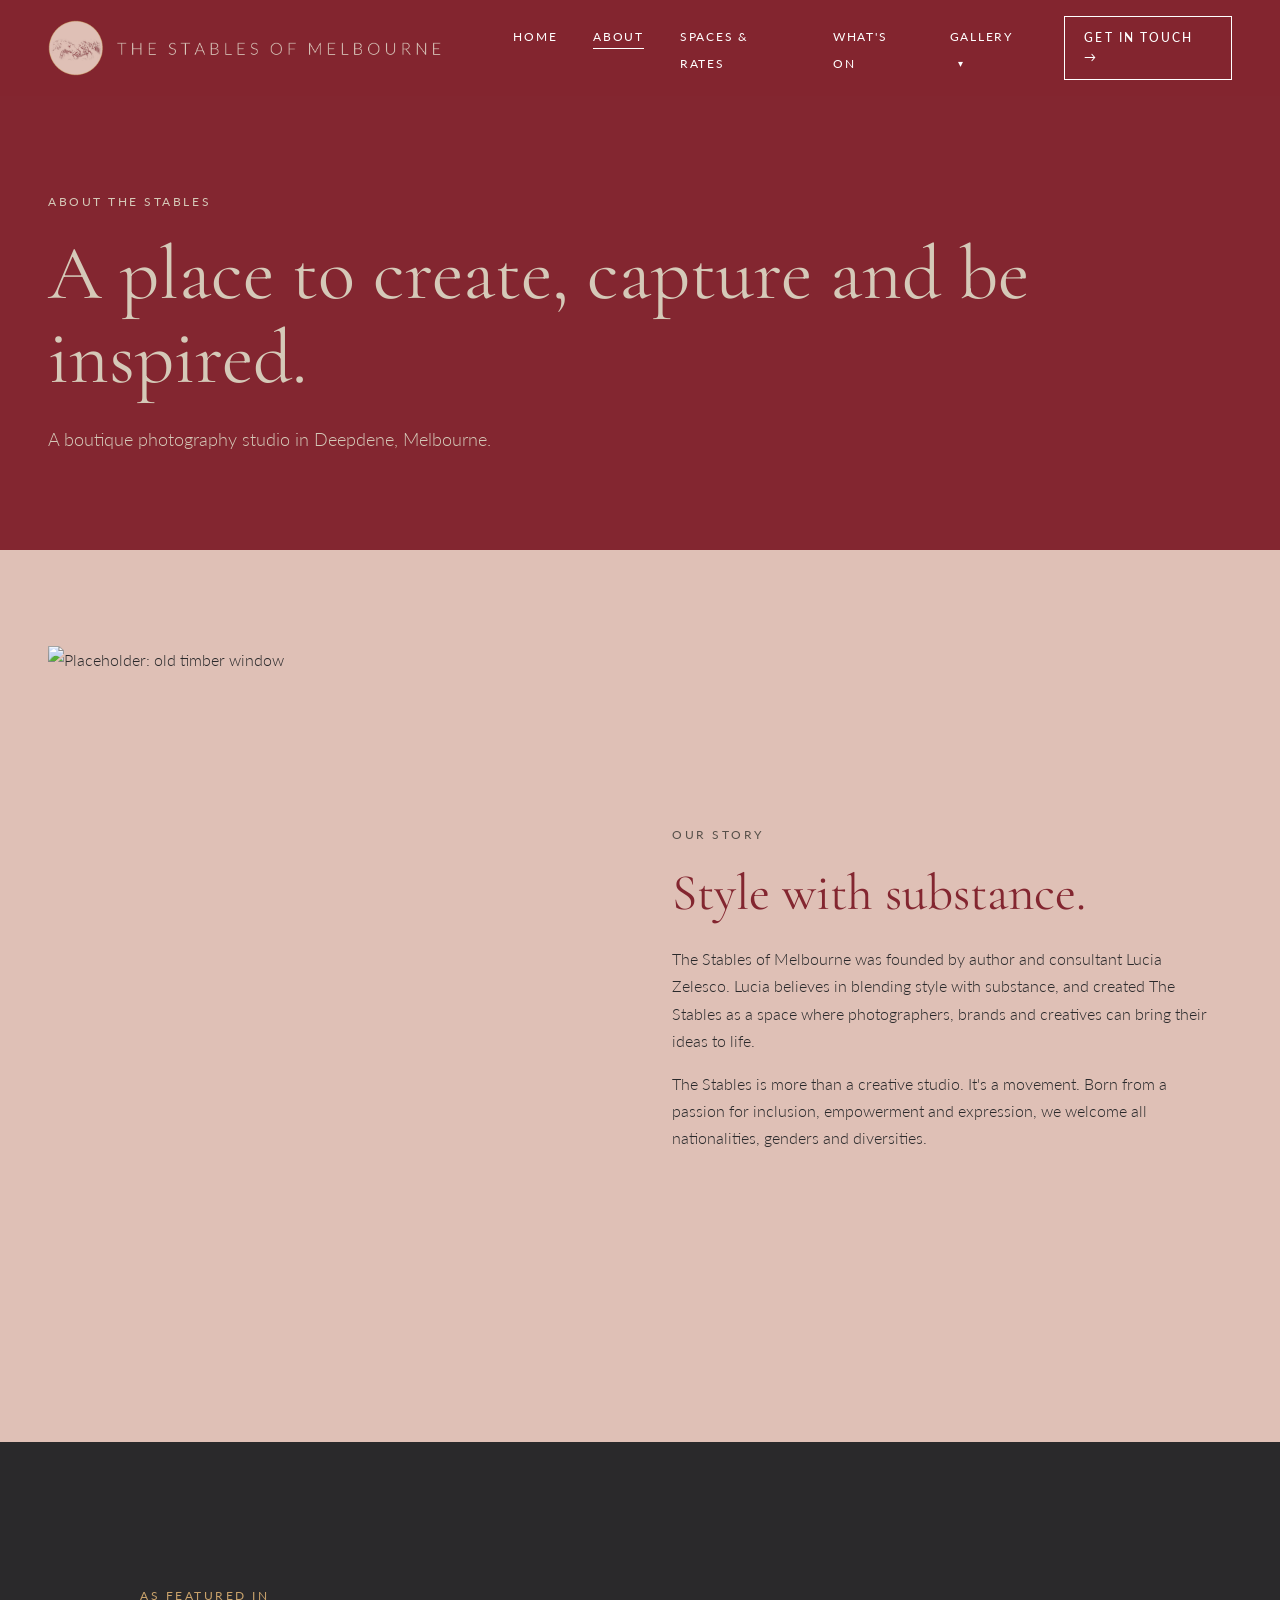
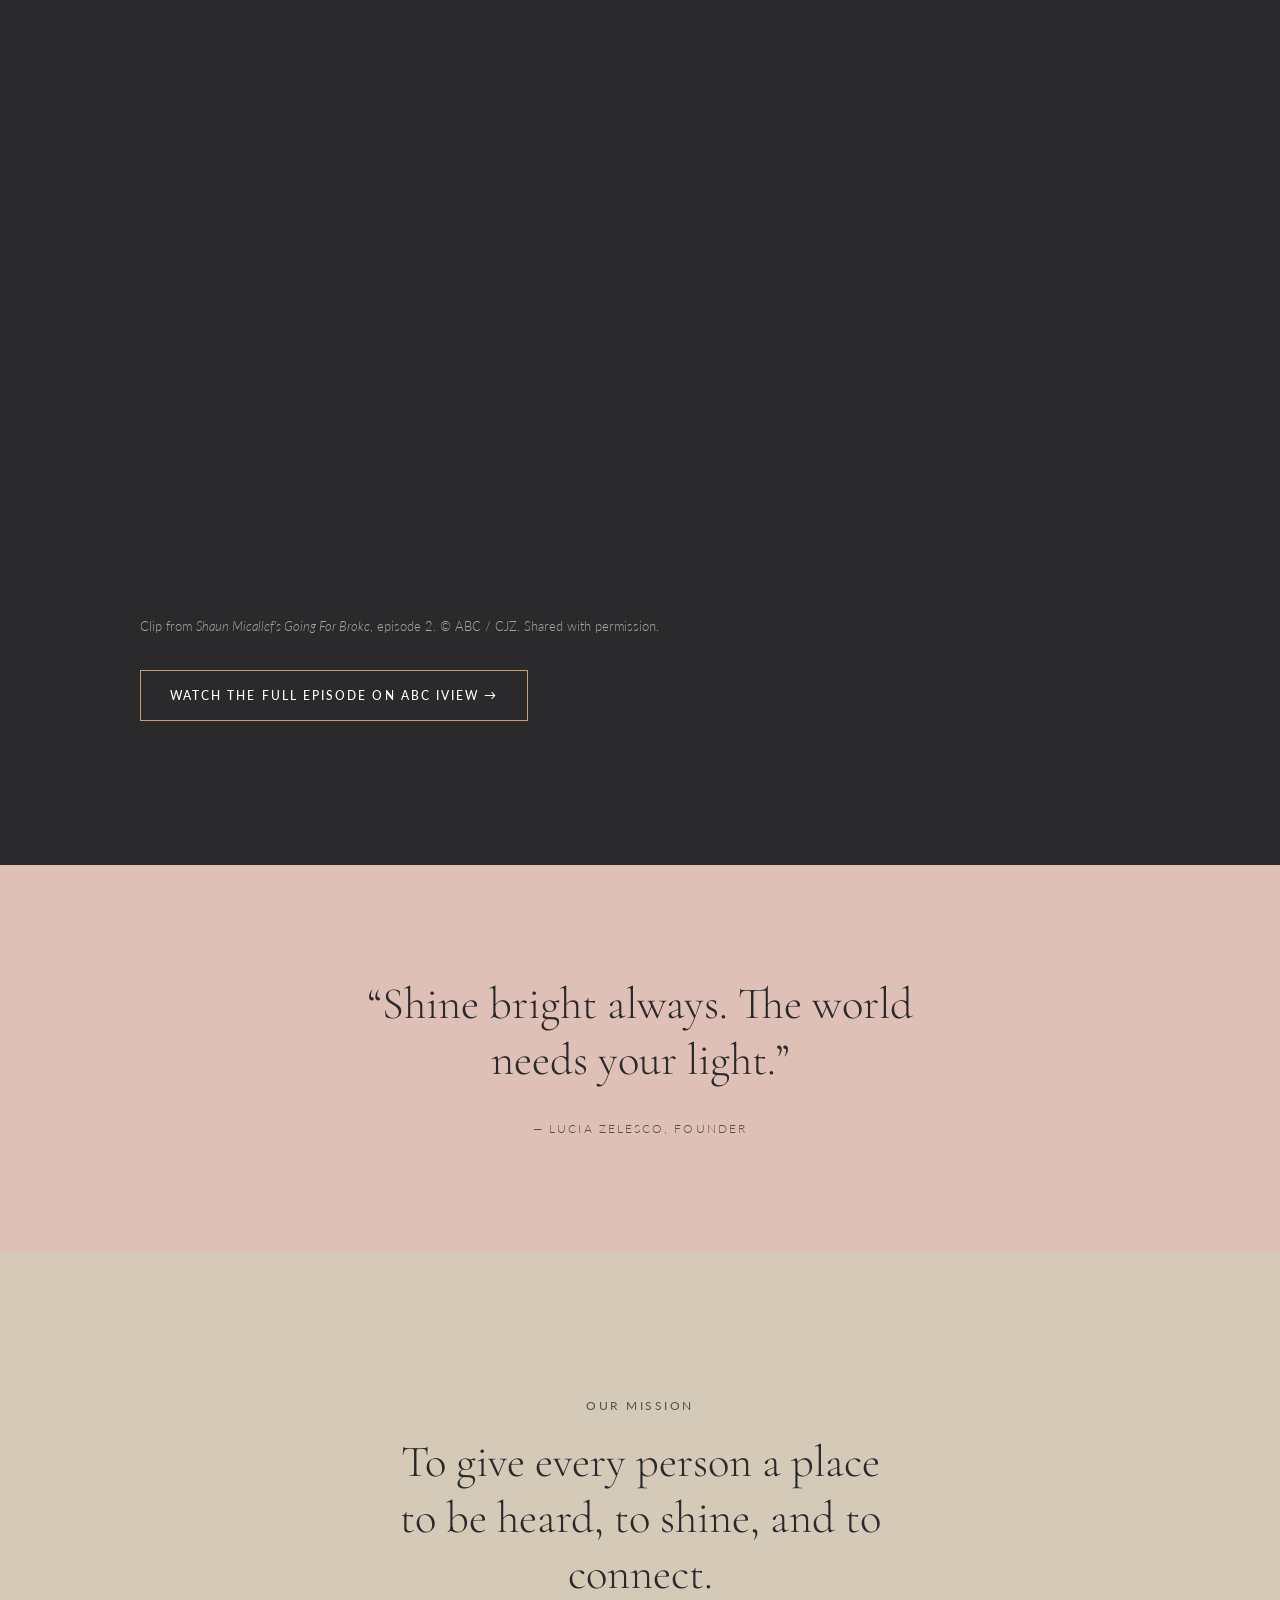
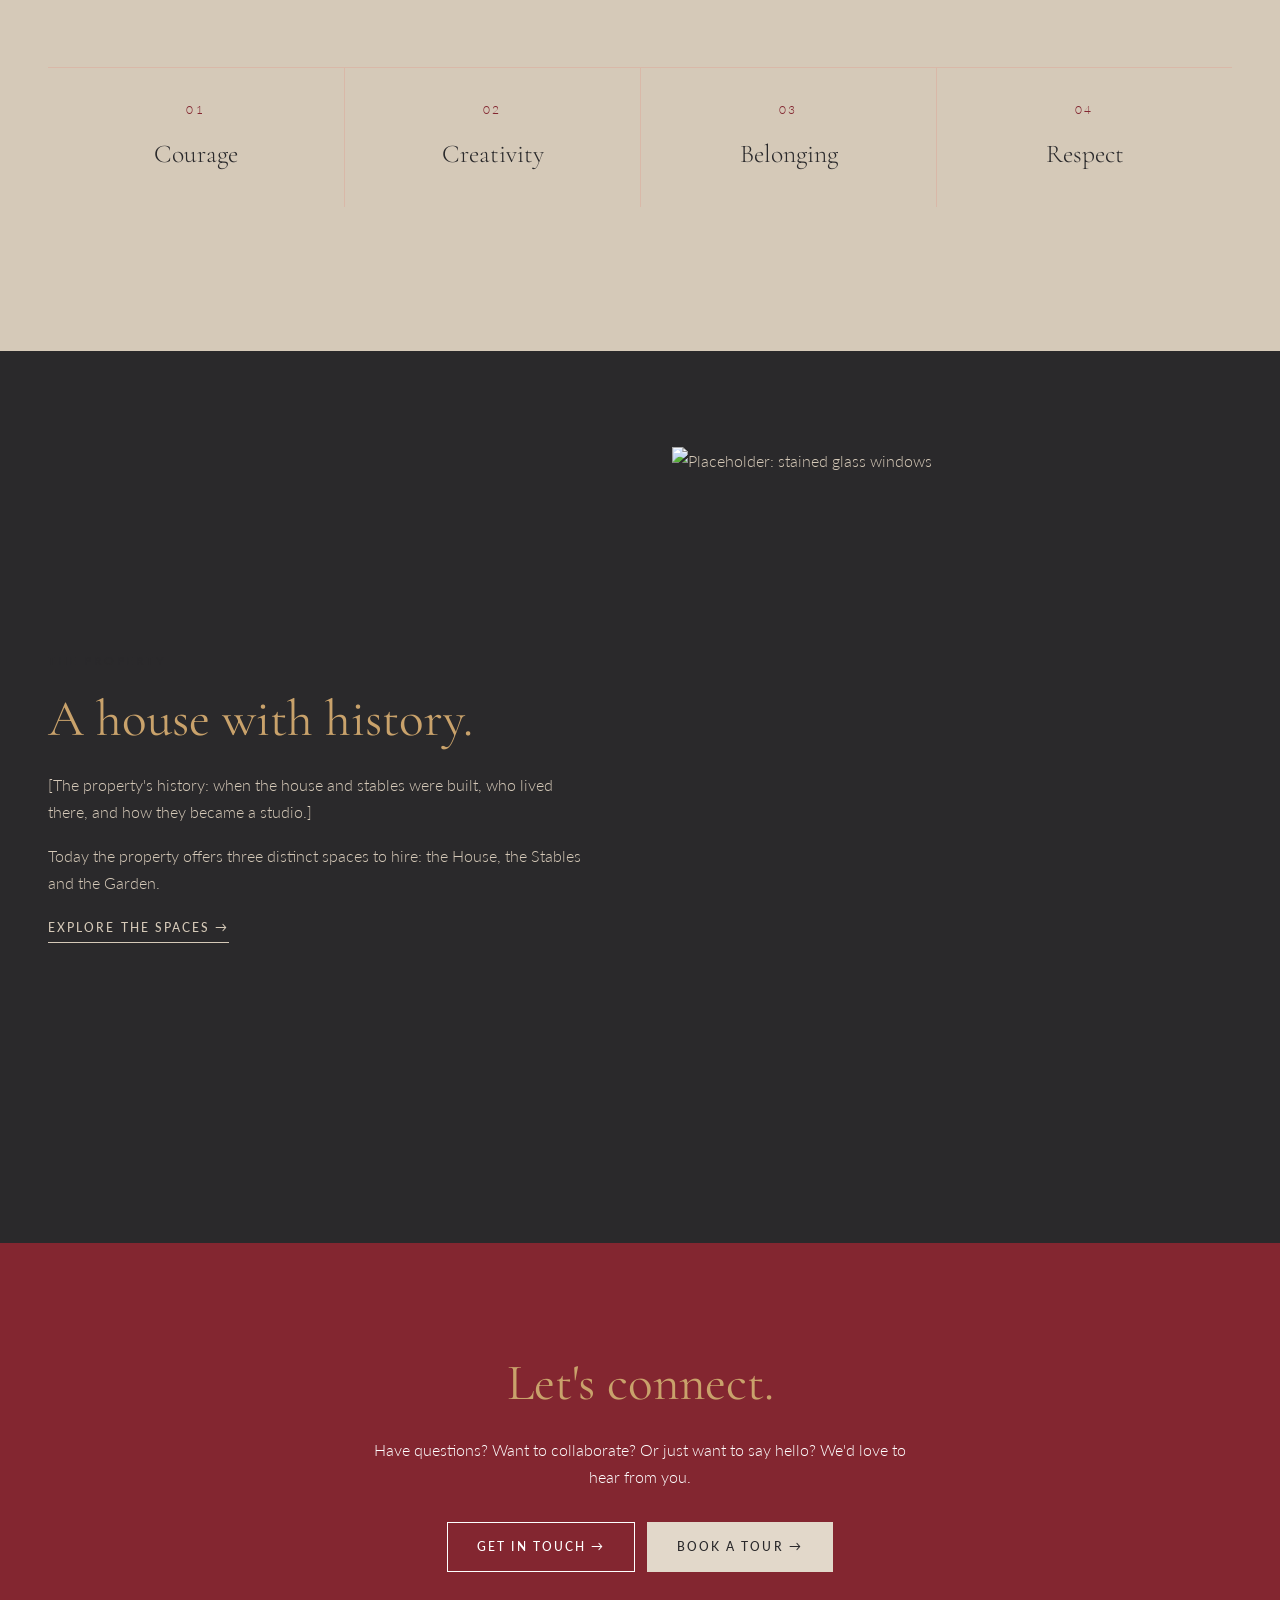
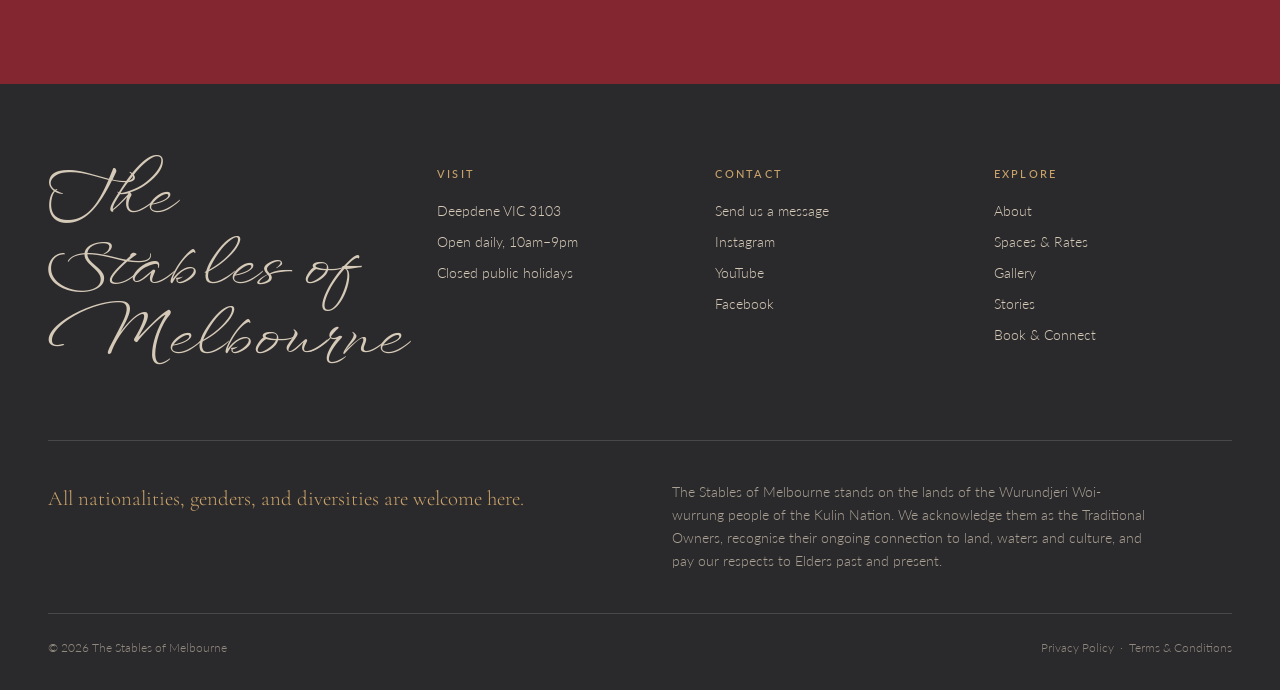
==== about.html @ edeb2f5e "Publish website ZelescoConsulting/The_Stables_of_Melbourne_final@5054127c599b8550f79336211b10ee6839b" ====
<!DOCTYPE html>
<html lang="en-AU">

<head>
  <meta charset="UTF-8">
  <meta name="viewport" content="width=device-width, initial-scale=1.0">
  <title>About | The Stables of Melbourne</title>
  <link rel="icon" href="/favicon.ico" sizes="48x48">
  <link rel="icon" href="/images/icon-192.png" type="image/png" sizes="192x192">
  <link rel="apple-touch-icon" href="/images/apple-touch-icon.png">
  <meta name="description" content="The story of The Stables of Melbourne, a heritage photography studio in Deepdene founded by Lucia Zelesco.">

  <link rel="canonical" href="https://www.thestablesofmelbourne.com/about.html">
  <meta property="og:type" content="website">
  <meta property="og:site_name" content="The Stables of Melbourne">
  <meta property="og:locale" content="en_AU">
  <meta property="og:title" content="About | The Stables of Melbourne">
  <meta property="og:description" content="The story of The Stables of Melbourne, a heritage photography studio in Deepdene founded by Lucia Zelesco.">
  <meta property="og:url" content="https://www.thestablesofmelbourne.com/about.html">
  <meta property="og:image" content="https://www.thestablesofmelbourne.com/images/share.jpg">
  <meta property="og:image:width" content="1200">
  <meta property="og:image:height" content="630">
  <meta name="twitter:card" content="summary_large_image">

  <link rel="preconnect" href="https://fonts.googleapis.com">
  <link rel="preconnect" href="https://fonts.gstatic.com" crossorigin>
  <link href="https://fonts.googleapis.com/css2?family=Cormorant+Garamond:ital,wght@0,400;0,500;1,400&family=Lato:wght@300;400;700&family=WindSong:wght@400;500&display=swap" rel="stylesheet">

  <link rel="stylesheet" href="styles.css">
  <link rel="stylesheet" href="community.css">

  <script>document.documentElement.classList.add("js");
</script>
</head>

<body>

  <header class="site-header">
    <a href="index.html" class="logo">
      <img src="images/logo.png" alt="The Stables of Melbourne" class="logo-image">
    </a>

    <nav class="main-nav">
      <ul>
        <li><a href="index.html">Home</a></li>
        <li><a href="about.html" class="active">About</a></li>
        <li><a href="spaces.html">Spaces &amp; Rates</a></li>
        <li><a href="events.html">What's On</a></li>
        <li class="has-dropdown">
          <a href="gallery.html">Gallery</a>
          <button class="dropdown-toggle" type="button" aria-expanded="false" aria-label="More in Gallery">&#9662;</button>
          <ul class="dropdown">
            <li><a href="gallery.html">Collections</a></li>
            <li><a href="stories.html">Stories</a></li>
          </ul>
        </li>
      </ul>
    </nav>

    <a href="connect.html" class="button button-light header-button">Get in touch &rarr;</a>
  </header>

  <main>

    <section class="page-hero">
      <p class="eyebrow">About The Stables</p>
      <h1>A place to create, capture and be inspired.</h1>
      <p class="page-hero-intro">A boutique photography studio in Deepdene, Melbourne.</p>
    </section>

    <section class="story">
      <div class="story-media reveal">
        <img src="https://images.pexels.com/photos/109963/pexels-photo-109963.jpeg?auto=compress&cs=tinysrgb&w=1000" alt="Placeholder: old timber window">
      </div>

      <div class="story-text reveal" style="--delay: 0.15s">
        <p class="eyebrow eyebrow-dark">Our story</p>
        <h2>Style with substance.</h2>
        <p>
          The Stables of Melbourne was founded by author and consultant Lucia Zelesco.
          Lucia believes in blending style with substance, and created The Stables as a
          space where photographers, brands and creatives can bring their ideas to life.
        </p>
        <p>
          The Stables is more than a creative studio. It's a movement. Born from a
          passion for inclusion, empowerment and expression, we welcome all
          nationalities, genders and diversities.
        </p>
      </div>
    </section>

    <section class="studio-video" id="in-the-media">
      <p class="eyebrow eyebrow-dark reveal">As featured in</p>

      <div class="video-frame reveal">
        <iframe
          src="https://drive.google.com/file/d/1oc6a9C3x65oE_Avf0P-_huoMqsJk-aY4/preview"
          title="Going for broke Featuring The Stables of Melbourne"
          loading="lazy"
          allow="accelerometer; autoplay; clipboard-write; encrypted-media; gyroscope; picture-in-picture; web-share"
          referrerpolicy="strict-origin-when-cross-origin"
          allowfullscreen></iframe>
      </div>
      <p class="video-credit reveal"> Clip from <em>Shaun Micallef's Going For Broke</em>, episode 2. &copy; ABC / CJZ. Shared with permission.
      </p>

<a href="https://iview.abc.net.au/video/DO2550H002S00?utm_content=link&utm_medium=content_shared"
   class="button button-dark"
   target="_blank" rel="noopener">
  Watch the full episode on ABC iview &rarr;
</a>
    </section>

    <section class="founder-quote">
      <blockquote class="reveal">
        <p>&ldquo;Shine bright always. The world needs your light.&rdquo;</p>
        <cite>&mdash; Lucia Zelesco, Founder</cite>
      </blockquote>
    </section>

    <section class="mission">
      <p class="eyebrow eyebrow-dark reveal">Our mission</p>
      <p class="mission-statement reveal">
        To give every person a place to be heard, to shine, and to connect.
      </p>

      <ul class="values">
        <li class="reveal"><span class="value-number">01</span><span class="value-name">Courage</span></li>
        <li class="reveal" style="--delay: 0.1s"><span class="value-number">02</span><span class="value-name">Creativity</span></li>
        <li class="reveal" style="--delay: 0.2s"><span class="value-number">03</span><span class="value-name">Belonging</span></li>
        <li class="reveal" style="--delay: 0.3s"><span class="value-number">04</span><span class="value-name">Respect</span></li>
      </ul>
    </section>

    <section class="story story-reverse story-dark">
      <div class="story-media reveal">
        <img src="https://images.pexels.com/photos/16550795/pexels-photo-16550795.jpeg?auto=compress&cs=tinysrgb&w=1000" alt="Placeholder: stained glass windows">
      </div>

      <div class="story-text reveal" style="--delay: 0.15s">
        <p class="eyebrow eyebrow-dark">The property</p>
        <h2>A house with history.</h2>
        <p>
          [The property's history: when the house and stables were built, who lived
          there, and how they became a studio.]
        </p>
        <p>
          Today the property offers three distinct spaces to hire: the House, the
          Stables and the Garden.
        </p>
        <a href="spaces.html" class="text-link">Explore the spaces &rarr;</a>
      </div>
    </section>

    <section class="page-cta">
      <h2 class="reveal">Let's connect.</h2>
      <p class="reveal">Have questions? Want to collaborate? Or just want to say hello? We'd love to hear from you.</p>
      <a href="connect.html#enquire" class="button button-light reveal">Get in touch &rarr;</a>
      &nbsp;
      <a href="connect.html#tour" class="button button-cream reveal">Book a tour &rarr;</a>
    </section>

  </main>

  <footer class="site-footer">
    <div class="footer-top">
      <p class="footer-name">The Stables of Melbourne</p>

      <div class="footer-column">
        <h4>Visit</h4>
        <p>Deepdene VIC 3103</p>
        <p>Open daily, 10am&ndash;9pm</p>
        <p>Closed public holidays</p>
      </div>

      <div class="footer-column">
        <h4>Contact</h4>

        <p><a href="connect.html#enquire">Send us a message</a></p>
        <p><a href="https://www.instagram.com/the_stables_of_melbourne/" target="_blank" rel="noopener">Instagram</a></p>
        <p><a href="https://www.youtube.com/@YOUR_CHANNEL" target="_blank" rel="noopener">YouTube</a></p>
        <p><a href="https://www.facebook.com/YOUR_PAGE" target="_blank" rel="noopener">Facebook</a></p>
      </div>

      <div class="footer-column">
        <h4>Explore</h4>
        <ul>
          <li><a href="about.html">About</a></li>
          <li><a href="spaces.html">Spaces &amp; Rates</a></li>
          <li><a href="gallery.html">Gallery</a></li>
          <li><a href="stories.html">Stories</a></li>
          <li><a href="connect.html">Book &amp; Connect</a></li>
        </ul>
      </div>
    </div>

    <div class="footer-welcome">
      <p class="footer-welcome-line">All nationalities, genders, and diversities are welcome here.</p>
      <p class="footer-acknowledgement">
        The Stables of Melbourne stands on the lands of the Wurundjeri Woi-wurrung people
        of the Kulin Nation. We acknowledge them as the Traditional Owners, recognise their
        ongoing connection to land, waters and culture, and pay our respects to Elders past
        and present.
      </p>
    </div>

    <div class="footer-bottom">
      <p>&copy; 2026 The Stables of Melbourne</p>
      <p><a href="privacy.html">Privacy Policy</a> &nbsp;&middot;&nbsp; <a href="terms.html">Terms &amp; Conditions</a></p>
    </div>
  </footer>

  <script src="script.js">
</script>
  <script src="community.js">
</script>

</body>
</html>
---- styles.css ----
:root {
  --color-cream: #e2d8ca;
  --color-cream-dark: #d5c9b8;
  --color-ink: #2a292b;
  --color-crimson: #832630;
  --color-gold: #c9a26b;
  --color-muted: #57504a;
  --color-clay: #d97e7a;
  --color-blush: #dfc0b6;
  --color-white: #ffffff;
  --color-line: #d9b8a8;
  --color-rust: var(--color-crimson);

  --font-heading: "Cormorant Garamond", Georgia, serif;
  --font-body: "Lato", Arial, sans-serif;
  --font-script: "WindSong", cursive;

  --gutter: 3rem;
  --section-space: 9rem;
  --gap-height: 45vh;
  --content-width: 1240px;
}

* {
  box-sizing: border-box;
  margin: 0;
  padding: 0;
}

html {
  scroll-behavior: smooth;
  scroll-padding-top: 6rem;
}

body {
  background-color: var(--color-blush);
  color: var(--color-ink);
  font-family: var(--font-body);
  font-weight: 300;
  line-height: 1.7;
}

img,
video {
  display: block;
  max-width: 100%;
}

a {
  color: inherit;
  text-decoration: none;
}

main > section,
.site-footer {
  position: relative;
}

.container {
  max-width: var(--content-width);
  margin: 0 auto;
}

h1, h2, h3 {
  font-family: var(--font-heading);
  font-weight: 400;
  line-height: 1.1;
}

h1 {
  font-size: clamp(2.8rem, 6vw, 5rem);
}

h2 {
  font-size: clamp(2rem, 4vw, 3.2rem);
  margin-bottom: 1.5rem;
}

h3 {
  font-size: 1.6rem;
}

p {
  max-width: 60ch;
  margin-bottom: 1rem;
}

.eyebrow {
  font-family: var(--font-body);
  font-size: 0.72rem;
  font-weight: 400;
  text-transform: uppercase;
  letter-spacing: 0.22em;
  margin-bottom: 1.25rem;
}

.eyebrow-dark {
  color: var(--color-muted);
}

.section-head {
  display: flex;
  justify-content: space-between;
  align-items: flex-end;
  gap: 2rem;
  margin-bottom: 3rem;
}

.section-head h2 {
  margin-bottom: 0;
}

.visually-hidden {
  position: absolute;
  width: 1px;
  height: 1px;
  overflow: hidden;
  clip: rect(0 0 0 0);
  white-space: nowrap;
}

.button {
  display: inline-block;
  padding: 0.9rem 1.8rem;
  border: 1px solid currentColor;
  font-family: var(--font-body);
  font-size: 0.72rem;
  font-weight: 500;
  text-transform: uppercase;
  letter-spacing: 0.18em;
  cursor: pointer;
  background: none;
  color: inherit;
  transition: background-color 0.3s ease, color 0.3s ease, border-color 0.3s ease;
}

.button-light {
  color: var(--color-white);
}

.button-light:hover {
  background-color: var(--color-white);
  color: var(--color-ink);
}

.button-dark {
  background-color: var(--color-ink);
  border-color: var(--color-ink);
  color: var(--color-white);
}

.button-dark:hover {
  background-color: var(--color-crimson);
  border-color: var(--color-crimson);
}

.button-cream {
  background-color: var(--color-cream);
  border-color: var(--color-cream);
  color: var(--color-ink);
}

.button-cream:hover {
  background-color: var(--color-gold);
  border-color: var(--color-gold);
}

.button-dark-outline {
  color: var(--color-ink);
}

.button-dark-outline:hover {
  background-color: var(--color-ink);
  color: var(--color-white);
}

.text-link {
  display: inline-block;
  font-size: 0.72rem;
  font-weight: 500;
  text-transform: uppercase;
  letter-spacing: 0.18em;
  padding-bottom: 0.3rem;
  border-bottom: 1px solid currentColor;
  white-space: nowrap;
  transition: color 0.3s ease;
}

.text-link:hover {
  color: var(--color-crimson);
}

.arrow-circle {
  flex-shrink: 0;
  display: grid;
  place-items: center;
  width: 3.25rem;
  height: 3.25rem;
  border: 1px solid currentColor;
  border-radius: 50%;
  font-size: 1.1rem;
  transition: background-color 0.3s ease, color 0.3s ease, opacity 0.4s ease, transform 0.4s ease;
}

.site-header {
  position: fixed;
  top: 0;
  left: 0;
  right: 0;
  z-index: 10;

  display: flex;
  justify-content: space-between;
  align-items: center;
  gap: 2rem;
  padding: 1rem var(--gutter);

  color: var(--color-white);
  background-color: rgba(42, 41, 43, 0.92);
  backdrop-filter: blur(10px);
  transition: opacity 0.5s ease, transform 0.5s ease, visibility 0.5s;
}

.logo {
  display: flex;
  align-items: center;
}

.logo-image {
  height: 56px;
  width: auto;
}

.main-nav ul {
  display: flex;
  gap: 2.25rem;
  list-style: none;
}

.main-nav a {
  font-size: 0.72rem;
  font-weight: 400;
  text-transform: uppercase;
  letter-spacing: 0.15em;
  padding-bottom: 0.4rem;
  border-bottom: 1px solid transparent;
  transition: border-color 0.3s ease;
}

.main-nav a:hover,
.main-nav a.active {
  border-bottom-color: var(--color-white);
}

.header-button {
  padding: 0.7rem 1.2rem;
}

.hero {
  position: sticky;
  top: 0;
  height: 100vh;
  display: flex;
  align-items: center;
  justify-content: center;
  text-align: center;
  background-color: var(--color-ink);
  color: var(--color-white);
  overflow: hidden;
}

.hero-image {
  position: absolute;
  inset: 0;
  width: 100%;
  height: 100%;
  object-fit: cover;
}

.hero::after {
  content: "";
  position: absolute;
  inset: 0;
  background-color: var(--color-ink);
  opacity: calc(0.45 + var(--fade, 0) * 0.55);
}

.hero-title {
  position: relative;
  z-index: 1;
  padding: 0 var(--gutter);
  opacity: calc(1 - var(--fade, 0) * 1.4);
  transform: translateY(calc(var(--fade, 0) * -80px));
}

.hero-title h1 {
  animation: fade-up 1.6s ease-out both;
  font-family: var(--font-script);
  font-weight: 400;
  font-size: clamp(4.5rem, 13vw, 11rem);
  line-height: 1.15;
  text-transform: none;
  color: var(--color-white);
}

.hero-title h1::after {
  content: "";
  display: block;
  width: 6rem;
  height: 1px;
  margin: 1.5rem auto 0;
  background-color: var(--color-gold);
}

@keyframes fade-up {
  from {
    opacity: 0;
    transform: translateY(30px);
  }
  to {
    opacity: 1;
    transform: translateY(0);
  }
}

.scroll-cue {
  position: absolute;
  bottom: 2.5rem;
  left: 50%;
  z-index: 1;
  width: 1px;
  height: 4rem;
  background-color: rgba(255, 255, 255, 0.3);
  overflow: hidden;
  opacity: calc(1 - var(--fade, 0) * 3);
}

.scroll-cue span {
  display: block;
  width: 100%;
  height: 40%;
  background-color: var(--color-white);
  animation: scroll-line 2s ease-in-out infinite;
}

@keyframes scroll-line {
  from { transform: translateY(-100%); }
  to   { transform: translateY(250%); }
}

.intro {
  display: grid;
  grid-template-columns: 1fr 1.4fr;
  gap: 5rem;
  align-items: center;
  min-height: 100vh;
  padding: var(--section-space) var(--gutter);
  background-color: var(--color-ink);
  color: var(--color-cream);
}

.intro-text h2 {
  color: var(--color-gold);
}

.intro-text .eyebrow {
  color: rgba(244, 240, 233, 0.6);
}

.intro-text p {
  margin-bottom: 2rem;
}

.intro-text .text-link:hover {
  color: var(--color-gold);
}

.collage-photos {
  display: grid;
  grid-template-columns: 3fr 2fr;
  gap: 1.25rem;
}

.collage-column {
  display: flex;
  flex-direction: column;
  gap: 1.25rem;
}

.collage-column:last-child {
  margin-top: 5rem;
}

.collage-photos img {
  width: 100%;
  object-fit: cover;
}

.collage-tall {
  aspect-ratio: 3 / 4;
}

.collage-wide {
  aspect-ratio: 4 / 3;
}

.home-spaces {
  padding: var(--section-space) var(--gutter);
  background-color: var(--color-cream);
}

.space-panels {
  display: flex;
  gap: 1.25rem;
  height: 75vh;
  min-height: 520px;
}

.space-panel {
  position: relative;
  flex: 1;
  overflow: hidden;
  color: var(--color-white);
  transition: flex 0.7s cubic-bezier(0.25, 1, 0.5, 1);
}

.space-panel:hover,
.space-panel:focus-visible {
  flex: 1.7;
}

.space-panel img {
  width: 100%;
  height: 100%;
  object-fit: cover;
  transition: transform 1s ease;
}

.space-panel:hover img {
  transform: scale(1.05);
}

.space-panel::after {
  content: "";
  position: absolute;
  inset: 0;
  background: linear-gradient(to top, rgba(0, 0, 0, 0.7) 0%, rgba(0, 0, 0, 0) 55%);
}

.space-panel-number {
  position: absolute;
  top: 1.5rem;
  left: 1.75rem;
  z-index: 1;
  font-size: 0.75rem;
  letter-spacing: 0.2em;
}

.space-panel-text {
  position: absolute;
  left: 1.75rem;
  right: 1.75rem;
  bottom: 1.75rem;
  z-index: 1;
  display: flex;
  justify-content: space-between;
  align-items: flex-end;
  gap: 1rem;
}

.space-panel-text h3 {
  font-size: clamp(1.8rem, 3vw, 2.6rem);
  white-space: nowrap;
}

.space-panel-text .eyebrow {
  margin-bottom: 0.75rem;
  white-space: nowrap;
}

.space-panel .arrow-circle {
  opacity: 0;
  transform: translateX(-10px);
}

.space-panel:hover .arrow-circle,
.space-panel:focus-visible .arrow-circle {
  opacity: 1;
  transform: translateX(0);
}

.space-panel:hover .arrow-circle {
  background-color: var(--color-white);
  color: var(--color-ink);
}

.next-event {
  padding: var(--section-space) var(--gutter);
  background-color: var(--color-blush);
}

.featured-event {
  display: none;
  grid-template-columns: 1.3fr 1fr;
  gap: 4rem;
  align-items: center;
}

.featured-event.is-current {
  display: grid;
  animation: event-in 0.6s ease both;
}

@keyframes event-in {
  from { opacity: 0; }
  to   { opacity: 1; }
}

.featured-event img {
  width: 100%;
  aspect-ratio: 4 / 3;
  object-fit: cover;
}

.featured-date {
  display: block;
  margin-bottom: 1rem;
  font-size: 0.8rem;
  font-weight: 500;
  text-transform: uppercase;
  letter-spacing: 0.18em;
  color: var(--color-crimson);
}

.featured-event h3 {
  font-size: clamp(2rem, 3.5vw, 3rem);
  margin-bottom: 1rem;
}

.featured-event p {
  color: var(--color-muted);
}

.featured-actions {
  display: flex;
  flex-wrap: wrap;
  align-items: center;
  gap: 1rem 1.5rem;
  margin-top: 2rem;
}

.event-switcher {
  display: flex;
  align-items: center;
  gap: 1rem;
  font-size: 0.8rem;
  letter-spacing: 0.15em;
}

.event-switch {
  width: 2.75rem;
  height: 2.75rem;
  border: 1px solid var(--color-ink);
  border-radius: 50%;
  background: none;
  color: var(--color-ink);
  font-size: 1rem;
  cursor: pointer;
  transition: background-color 0.3s ease, color 0.3s ease;
}

.event-switch:hover {
  background-color: var(--color-ink);
  color: var(--color-cream);
}

.no-events {
  display: none;
}

.next-event.is-empty .no-events {
  display: block;
}

.next-event.is-empty .event-switcher {
  display: none;
}

.closing {
  overflow: hidden;
  background-color: var(--color-ink);
  color: var(--color-cream);
}

.closing-bg {
  position: absolute;
  inset: 0;
  width: 100%;
  height: 100%;
  object-fit: cover;
  opacity: 0.45;

  -webkit-mask-image: linear-gradient(to bottom, transparent 0%, black 35%);
  mask-image: linear-gradient(to bottom, transparent 0%, black 35%);
}

.closing-inner {
  position: relative;
  display: flex;
  flex-direction: column;
  min-height: 100vh;
  padding: var(--section-space) var(--gutter) 4rem;
}

.closing-statement {
  flex: 1;
  display: flex;
  flex-direction: column;
  justify-content: center;
  align-items: center;
  text-align: center;
  padding-bottom: 4rem;
}

.closing-statement h2 {
  max-width: 18ch;
  font-size: clamp(2.4rem, 5vw, 4.2rem);
  margin-bottom: 2.5rem;
}

.signup {
  display: grid;
  grid-template-columns: 1fr 1fr;
  gap: 1rem 4rem;
  align-items: end;
  padding-top: 2.5rem;
  border-top: 1px solid rgba(244, 240, 233, 0.25);
}

.signup h3 {
  margin-bottom: 0.5rem;
}

.signup-text p {
  margin: 0;
  font-size: 0.95rem;
  opacity: 0.8;
}

.signup-form {
  display: flex;
  align-items: flex-end;
  border-bottom: 1px solid var(--color-cream);
}

.signup-field {
  flex: 1;
}

.signup-field .eyebrow {
  display: block;
  margin-bottom: 0.5rem;
  opacity: 0.7;
}

.signup-form input {
  width: 100%;
  padding: 0.6rem 0;
  border: none;
  background-color: transparent;
  font-family: var(--font-body);
  font-size: 1rem;
  color: var(--color-cream);
}

.signup-form input::placeholder {
  color: rgba(244, 240, 233, 0.5);
}

.signup-form input:focus {
  outline: none;
}

.signup-form:focus-within {
  border-bottom-color: var(--color-gold);
}

.signup-submit {
  padding: 0.6rem 0 0.6rem 1rem;
  border: none;
  background: none;
  font-size: 1.3rem;
  color: var(--color-cream);
  cursor: pointer;
  transition: color 0.3s ease, transform 0.3s ease;
}

.signup-submit:hover {
  color: var(--color-gold);
  transform: translateX(4px);
}

.signup-privacy {
  grid-column: 2;
  margin: 0;
  font-size: 0.8rem;
  opacity: 0.7;
}

.signup-privacy a {
  text-decoration: underline;
  text-underline-offset: 3px;
}

.site-footer {
  padding: 5rem var(--gutter) 2rem;
  background-color: var(--color-ink);
  color: var(--color-cream-dark);
}

.footer-top {
  display: grid;
  grid-template-columns: 1.4fr repeat(3, 1fr);
  gap: 2.5rem;
  padding-bottom: 3rem;
  border-bottom: 1px solid rgba(244, 240, 233, 0.15);
}

.footer-name {
  font-family: var(--font-script);
  font-size: clamp(3rem, 5vw, 4.2rem);
  line-height: 1.1;
}

.footer-column h4 {
  margin-bottom: 1rem;
  font-size: 0.7rem;
  font-weight: 500;
  text-transform: uppercase;
  letter-spacing: 0.2em;
  color: var(--color-gold);
}

.footer-column p,
.footer-column li {
  margin-bottom: 0.4rem;
  font-size: 0.9rem;
}

.footer-column ul {
  list-style: none;
}

.site-footer a {
  transition: color 0.3s ease;
}

.site-footer a:hover,
.site-footer a.active {
  color: var(--color-gold);
}

.footer-bottom {
  display: flex;
  justify-content: space-between;
  gap: 1rem;
  padding-top: 1.5rem;
  font-size: 0.75rem;
  opacity: 0.6;
}

.footer-bottom p {
  margin: 0;
}

.page-hero {
  background-color: var(--color-rust);
  color: var(--color-cream-dark);
  padding: 12rem var(--gutter) 5rem;
}

.page-hero-intro {
  font-size: 1.1rem;
  max-width: 50ch;
  margin-top: 1.5rem;
}

.story {
  display: grid;
  grid-template-columns: 1fr 1fr;
  gap: 4rem;
  align-items: center;
  padding: 6rem var(--gutter);
}

.story-reverse .story-media {
  order: 2;
}

.story-media img {
  width: 100%;
  aspect-ratio: 4 / 5;
  object-fit: cover;
}

.story-text h2 {
  color: var(--color-rust);
}

.story-dark {
  background-color: var(--color-ink);
  color: var(--color-cream-dark);
}

.story-dark .eyebrow-dark {
  color: var(--color-ink) ;
}

.story-dark .story-text h2 {
  color: var(--color-gold);
}

.founder-quote {
  padding: 7rem var(--gutter);
  text-align: center;
}

.founder-quote p {
  max-width: 28ch;
  margin: 0 auto 1.5rem;
  font-family: var(--font-heading);
  font-size: clamp(1.8rem, 3.5vw, 2.8rem);
  line-height: 1.25;
}

.founder-quote cite {
  font-style: normal;
  font-size: 0.72rem;
  text-transform: uppercase;
  letter-spacing: 0.18em;
  color: var(--color-muted);
}

.space-screen {
  height: 100vh;
  min-height: 600px;
  overflow: hidden;
  background-color: var(--color-ink);
  color: var(--color-cream);
}

.space-screen-image {
  position: absolute;
  inset: 0;
  width: 100%;
  height: 100%;
  object-fit: cover;

  opacity: calc(1 - var(--covered, 0) * 2.2);
}

.space-screen::before {
  content: "";
  position: absolute;
  inset: 0;
  z-index: 1;
  background: linear-gradient(to bottom, var(--color-ink) 0%, rgba(42, 41, 43, 0) 45%);
  opacity: calc(1 - var(--arrive, 1));
  pointer-events: none;
}

.space-screen.stack {
  transform: none;
  filter: none;
}

.space-screen.stack + .space-screen {
  box-shadow: none;
}

.space-screen::after {
  content: "";
  position: absolute;
  inset: 0;
  background: linear-gradient(
    to left,
    rgba(26, 25, 27, 0.92) 0%,
    rgba(26, 25, 27, 0.75) 35%,
    rgba(26, 25, 27, 0) 70%
  );
}

.space-info {
  position: absolute;
  top: 50%;
  right: var(--gutter);
  z-index: 2;
  width: min(440px, 40%);

  transform: translateY(calc(-50% - var(--covered, 0) * 80px));
  opacity: calc(1 - var(--covered, 0) * 2.2);
}

.space-count {
  display: block;
  margin-bottom: 1rem;
  font-size: 0.75rem;
  letter-spacing: 0.22em;
  color: rgba(244, 240, 233, 0.6);
}

.space-info h2 {
  font-size: clamp(2.8rem, 5vw, 4.5rem);
  margin-bottom: 1.5rem;
}

.space-stage {
  display: grid;
  min-height: 15rem;
}

.space-overview,
.space-rates {
  grid-area: 1 / 1;
  transition: opacity 0.5s ease, transform 0.5s ease, visibility 0.5s;
}

.space-rates {
  opacity: 0;
  visibility: hidden;
  transform: translateY(20px);
}

.space-info:hover .space-rates,
.space-info.is-open .space-rates {
  opacity: 1;
  visibility: visible;
  transform: translateY(0);
}

.space-info:hover .space-overview,
.space-info.is-open .space-overview {
  opacity: 0;
  visibility: hidden;
  transform: translateY(-20px);
}

.space-overview p {
  color: rgba(244, 240, 233, 0.85);
}

.from-price {
  margin-top: 1.25rem;
  font-family: var(--font-heading);
  font-size: 1.6rem;
  color: var(--color-gold);
}

.from-price span {
  font-family: var(--font-body);
  font-size: 0.85rem;
  color: var(--color-cream);
}

.space-rates h3 {
  margin-bottom: 0.75rem;
  font-size: 1rem;
  font-family: var(--font-body);
  font-weight: 500;
  text-transform: uppercase;
  letter-spacing: 0.18em;
  color: var(--color-gold);
}

.rate-list {
  list-style: none;
}

.rate-list li {
  display: flex;
  align-items: baseline;
  gap: 0.75rem;
  padding: 0.6rem 0;
  border-bottom: 1px solid rgba(255, 255, 255, 0.2);
}

.rate-list .rate-name {
  flex: 1;
  font-size: 0.8rem;
  text-transform: uppercase;
  letter-spacing: 0.15em;
}

.rate-list .rate-price {
  font-family: var(--font-heading);
  font-size: 1.6rem;
}

.rate-note {
  margin: 0.75rem 0 0;
  font-size: 0.85rem;
  opacity: 0.8;
}

.space-buttons {
  display: flex;
  flex-wrap: wrap;
  gap: 0.75rem;
  margin-top: 2rem;
}

.rates-toggle[aria-expanded="true"] {
  background-color: var(--color-cream);
  color: var(--color-ink);
}

.spaces-lead {
  padding: 6rem var(--gutter);
  text-align: center;
}

.spaces-lead p {
  margin: 0 auto;
}

.included {
  padding: 7rem var(--gutter);
  background-color: var(--color-cream);
}

.included-list {
  list-style: none;
  display: grid;
  grid-template-columns: repeat(2, 1fr);
  gap: 1rem 3rem;
  max-width: 900px;
  margin-top: 2rem;
}

.included-list li {
  position: relative;
  padding: 0 0 1rem 1.75rem;
  border-bottom: 1px solid var(--color-line);
}

.included-list li::before {
  content: "—";
  position: absolute;
  left: 0;
  color: var(--color-crimson);
}

.faq {
  padding: 2rem max(var(--gutter), calc((100% - 900px) / 2)) 7rem;
  background-color: var(--color-cream);
}

details {
  border-bottom: 1px solid var(--color-line);
  padding: 1.25rem 0;
}

summary {
  display: flex;
  justify-content: space-between;
  align-items: center;
  gap: 1rem;
  font-family: var(--font-heading);
  font-size: 1.35rem;
  cursor: pointer;
  list-style: none;
}

summary::-webkit-details-marker {
  display: none;
}

summary::after {
  content: "+";
  font-family: var(--font-body);
  font-size: 1.5rem;
  color: var(--color-crimson);
}

details[open] summary::after {
  content: "−";
}

details p {
  margin-top: 1rem;
  color: var(--color-muted);
}

.page-cta {
  background-color: var(--color-crimson);
  color: var(--color-white);
  text-align: center;
  padding: 7rem var(--gutter);
}

.page-cta h2 {
  color: var(--color-gold);
}

.page-cta p {
  margin: 0 auto 2rem;
}

.panel-media {
  position: relative;
  overflow: hidden;
}

.panel-media img {
  width: 100%;
  height: 100%;
  object-fit: cover;
  transition: transform 0.8s ease;
}

.panel {
  position: absolute;
  inset: 0;
  z-index: 2;
  display: flex;
  flex-direction: column;
  justify-content: center;
  padding: 2rem;
  background-color: rgba(131, 38, 48, 0.94);;
  color: var(--color-white);
  transform: translateY(100%);
  transition: transform 0.5s ease;
}

.has-panel:hover .panel,
.has-panel:focus-within .panel {
  transform: translateY(0);
}

.has-panel:hover .panel-media img {
  transform: scale(1.05);
}

.panel h3 {
  margin-bottom: 1.25rem;
  color: var(--color-gold);
}

.panel p {
  font-size: 0.95rem;
}

.panel .button {
  align-self: flex-start;
}

.hover-hint {
  font-size: 0.7rem;
  text-transform: uppercase;
  letter-spacing: 0.18em;
  color: var(--color-crimson);
}

.events-page {
  padding: 6rem var(--gutter);
}

.event-list {
  display: grid;
  grid-template-columns: repeat(3, 1fr);
  gap: 2.5rem 1.75rem;
}

.event-item .panel-media {
  aspect-ratio: 4 / 5;
}

.event-date {
  position: absolute;
  top: 1rem;
  left: 1rem;
  z-index: 1;
  padding: 0.5rem 0.75rem;
  background-color: var(--color-clay);
  color: var(--color-ink);
  font-size: 0.68rem;
  font-weight: 500;
  text-transform: uppercase;
  letter-spacing: 0.15em;
}

.event-item h3 {
  margin: 1.25rem 0 0.4rem;
}

.event-meta {
  display: block;
  margin-bottom: 0.5rem;
  font-size: 0.85rem;
  color: var(--color-muted);
}

.event-facts {
  list-style: none;
  margin: 1rem 0 1.5rem;
  font-size: 0.85rem;
}

.event-facts li {
  padding: 0.35rem 0;
  border-bottom: 1px solid rgba(255, 255, 255, 0.2);
}

.event-facts strong {
  display: inline-block;
  min-width: 4.5rem;
  font-weight: 500;
  text-transform: uppercase;
  letter-spacing: 0.12em;
  font-size: 0.7rem;
}

@media (hover: none) {
  .panel {
    position: static;
    transform: none;
  }

  .has-panel.event-item .panel-media {
    aspect-ratio: auto;
  }

  .panel-media img {
    height: auto;
    aspect-ratio: 4 / 3;
  }

  .hover-hint {
    display: none;
  }
}

.past-events {
  padding: 6rem var(--gutter);
  background-color: var(--color-ink);
  color: var(--color-cream);
}

.past-events .eyebrow-dark {
  color: rgba(244, 240, 233, 0.6);
}

.album-grid {
  display: grid;
  grid-template-columns: repeat(3, 1fr);
  gap: 2rem 1.5rem;
}

.album-open {
  display: block;
  width: 100%;
  padding: 0;
  border: none;
  background: none;
  color: inherit;
  font: inherit;
  text-align: left;
  cursor: pointer;
}

.album-cover {
  display: block;
  position: relative;
  overflow: hidden;
  margin-bottom: 1rem;
}

.album-cover img {
  width: 100%;
  aspect-ratio: 4 / 3;
  object-fit: cover;
  transition: transform 0.8s ease, filter 0.8s ease;
}

.album-open:hover .album-cover img,
.album-open:focus-visible .album-cover img {
  transform: scale(1.05);
  filter: brightness(0.7);
}

.album-count {
  position: absolute;
  right: 1rem;
  bottom: 1rem;
  padding: 0.4rem 0.75rem;
  border: 1px solid currentColor;
  font-size: 0.68rem;
  text-transform: uppercase;
  letter-spacing: 0.15em;
  color: var(--color-white);
}

.album-open h3 {
  margin-bottom: 0.3rem;
}

.album-open .event-meta {
  color: rgba(244, 240, 233, 0.6);
}

.lightbox {
  width: 100vw;
  height: 100vh;
  max-width: none;
  max-height: none;
  margin: 0;
  padding: 0;
  border: none;
  background: transparent;
  color: var(--color-white);
}

.lightbox::backdrop {
  background-color: rgba(20, 19, 20, 0.95);
}

.lightbox-inner {
  display: grid;
  grid-template-columns: 4rem 1fr 4rem;
  grid-template-rows: auto 1fr auto;
  align-items: center;
  height: 100%;
  padding: 1rem;
}

.lightbox-top {
  grid-column: 1 / -1;
  display: flex;
  justify-content: space-between;
  align-items: center;
  font-size: 0.75rem;
  text-transform: uppercase;
  letter-spacing: 0.18em;
}

.lightbox-figure {
  grid-column: 2;
  display: flex;
  flex-direction: column;
  align-items: center;
  justify-content: center;
  height: 100%;
  min-height: 0;
}

.lightbox-figure img {
  max-height: 78vh;
  max-width: 100%;
  object-fit: contain;
}

.lightbox-figure figcaption {
  margin-top: 1rem;
  font-size: 0.9rem;
  opacity: 0.8;
}

.lightbox-button {
  width: 3rem;
  height: 3rem;
  border: 1px solid rgba(255, 255, 255, 0.5);
  border-radius: 50%;
  background: none;
  color: var(--color-white);
  font-size: 1.2rem;
  cursor: pointer;
  transition: background-color 0.3s ease, color 0.3s ease;
}

.lightbox-button:hover {
  background-color: var(--color-clay);
  color: var(--color-ink);
}

.lightbox-prev {
  grid-column: 1;
  grid-row: 2;
}

.lightbox-next {
  grid-column: 3;
  grid-row: 2;
  justify-self: end;
}

body.lightbox-open {
  overflow: hidden;
}

.gallery {
  padding: 5rem var(--gutter) 6rem;
}

.gallery-filters {
  display: flex;
  flex-wrap: wrap;
  gap: 0.75rem;
  margin-bottom: 2.5rem;
}

.filter-button {
  padding: 0.6rem 1.2rem;
  border: 1px solid var(--color-ink);
  border-radius: 999px;
  background: none;
  font-family: var(--font-body);
  font-size: 0.72rem;
  text-transform: uppercase;
  letter-spacing: 0.15em;
  color: var(--color-ink);
  cursor: pointer;
  transition: background-color 0.3s ease, color 0.3s ease;
}

.filter-button:hover,
.filter-button.is-active {
  background-color: var(--color-ink);
  color: var(--color-cream);
}

.project-grid {
  display: grid;
  grid-template-columns: repeat(3, 1fr);
  gap: 2.5rem 1.5rem;
}

.project.is-hidden {
  display: none;
}

.project-media {
  overflow: hidden;
  margin-bottom: 1rem;
}

.project-media img {
  width: 100%;
  aspect-ratio: 4 / 5;
  object-fit: cover;
  transition: transform 0.8s ease;
}

.project:hover .project-media img {
  transform: scale(1.04);
}

.project h3 {
  font-size: 1.4rem;
  margin-bottom: 0.3rem;
}

.project-credit {
  margin-bottom: 0.4rem;
  font-size: 0.9rem;
  color: var(--color-muted);
}

.project .text-link {
  font-size: 0.65rem;
}

.gallery-note {
  margin-top: 3rem;
  font-size: 0.9rem;
  color: var(--color-muted);
}

.instagram {
  padding: 6rem 0;
  background-color: var(--color-cream-dark);
  text-align: center;
}

.instagram-header {
  display: flex;
  justify-content: space-between;
  align-items: flex-end;
  gap: 2rem;
  padding: 0 var(--gutter);
  margin-bottom: 2rem;
  text-align: left;
}

.instagram-header h2 {
  margin-bottom: 0;
}

.carousel-buttons {
  display: flex;
  gap: 0.75rem;
}

.carousel-button {
  width: 3rem;
  height: 3rem;
  border: 1px solid var(--color-ink);
  border-radius: 50%;
  background: none;
  color: var(--color-ink);
  font-size: 1.1rem;
  cursor: pointer;
  transition: background-color 0.3s ease, color 0.3s ease;
}

.carousel-button:hover {
  background-color: var(--color-ink);
  color: var(--color-cream);
}

.carousel {
  display: flex;
  gap: 6px;
  overflow-x: auto;
  scroll-snap-type: x mandatory;
  scroll-behavior: smooth;
  scrollbar-width: none;
}

.carousel::-webkit-scrollbar {
  display: none;
}

.carousel-slide {
  flex: 0 0 calc((100% - 18px) / 4);
  scroll-snap-align: start;
  overflow: hidden;
}

.carousel-slide img {
  width: 100%;
  aspect-ratio: 4 / 5;
  object-fit: cover;
  transition: transform 0.8s ease;
}

.carousel-slide:hover img {
  transform: scale(1.05);
}

.instagram-link {
  margin-top: 2.5rem;
}

.policy {
  max-width: 760px;
  margin: 0 auto;
  padding: 5rem var(--gutter) 6rem;
}

.policy h2 {
  font-size: 1.6rem;
  margin: 3rem 0 1rem;
}

.policy h2:first-child {
  margin-top: 0;
}

.policy h2::after {
  content: "";
  display: block;
  width: 2.5rem;
  height: 2px;
  margin-top: 0.75rem;
  background-color: var(--color-crimson);
}

.policy p {
  color: var(--color-muted);
}

.policy a {
  color: var(--color-crimson);
  text-decoration: underline;
  text-underline-offset: 3px;
}

.stack {
  position: sticky;
  top: var(--stick-top, 0px);
  transform-origin: center top;
  transform: scale(calc(1 - var(--covered, 0) * 0.06));
  filter: brightness(calc(1 - var(--covered, 0) * 0.5));
}

.stack + section,
.stack + .site-footer,
main:has(> .stack:last-child) + .site-footer {
  box-shadow: 0 -30px 60px rgba(0, 0, 0, 0.25);
}

body.home,
body.spaces-page {
  background-color: #1a191b;
}

.stack.fade-to-ink {
  transform: none;
  filter: none;
}

.fade-to-ink::after {
  content: "";
  position: absolute;
  inset: 0;
  z-index: 3;
  background-color: var(--color-ink);
  opacity: calc(var(--covered, 0) * 2.2);
  pointer-events: none;
}

.fade-to-ink + section {
  box-shadow: none;
}

.fade-gap {
  position: relative;
  height: var(--gap-height);
  background: linear-gradient(to bottom, transparent 0%, var(--to) 75%);
}

.scroll-fade {
  opacity: var(--view, 1);
  transform: translateY(calc((1 - var(--view, 1)) * 40px));
}

.js .reveal {
  opacity: 0;
  transform: translateY(40px);
  transition: opacity 0.9s ease, transform 0.9s ease;
  transition-delay: var(--delay, 0s);
}

.js .reveal.is-revealed {
  opacity: 1;
  transform: translateY(0);
}

@media (prefers-reduced-motion: reduce) {
  html {
    scroll-behavior: auto;
  }

  .hero,
  .stack {
    position: relative;
    top: auto;
    transform: none;
    filter: none;
  }

  .hero-title,
  .scroll-cue {
    opacity: 1;
    transform: none;
  }

  .js .reveal,
  .scroll-fade {
    opacity: 1;
    transform: none;
    transition: none;
  }

  .fade-to-ink::after,
  .space-screen::before {
    display: none;
  }

  .space-screen-image,
  .space-info {
    opacity: 1;
  }

  .fade-gap {
    background: linear-gradient(to bottom, var(--from), var(--to));
  }

  .hero-title h1,
  .scroll-cue span,
  .featured-event.is-current {
    animation: none;
  }

  .space-panel,
  .space-overview,
  .space-rates {
    transition: none;
  }
}

@media (max-width: 900px) {

  :root {
    --gutter: 1.5rem;
    --section-space: 6rem;
    --gap-height: 30vh;
  }

  .site-header {
    flex-wrap: wrap;
    gap: 0.75rem 2rem;
  }

  .main-nav {
    order: 3;
    width: 100%;
  }

  .main-nav ul {
    gap: 0.5rem 1.25rem;
    flex-wrap: wrap;
  }

  .intro,
  .featured-event.is-current,
  .story,
  .signup,
  .footer-top {
    grid-template-columns: 1fr;
  }

  .intro {
    gap: 3rem;
  }

  .featured-event.is-current {
    gap: 2rem;
  }

  .story-reverse .story-media {
    order: 0;
  }

  .signup-privacy {
    grid-column: 1;
  }

  .space-panels {
    flex-direction: column;
    height: auto;
  }

  .space-panel {
    height: 60vw;
    min-height: 260px;
  }

  .space-panel:hover,
  .space-panel:focus-visible {
    flex: 1;
  }

  .space-panel .arrow-circle {
    opacity: 1;
    transform: none;
  }

  .space-panel-text h3,
  .space-panel-text .eyebrow {
    white-space: normal;
  }

  .space-screen::after {
    background: linear-gradient(
      to top,
      rgba(26, 25, 27, 0.95) 0%,
      rgba(26, 25, 27, 0.8) 45%,
      rgba(26, 25, 27, 0) 80%
    );
  }

  .space-info {
    top: auto;
    bottom: 2.5rem;
    left: var(--gutter);
    right: var(--gutter);
    width: auto;
    transform: translateY(calc(var(--covered, 0) * -60px));
  }

  .space-stage {
    min-height: 13rem;
  }

  .event-list,
  .project-grid,
  .album-grid {
    grid-template-columns: repeat(2, 1fr);
  }

  .included-list {
    grid-template-columns: 1fr;
  }

  .carousel-slide {
    flex-basis: calc((100% - 6px) / 2);
  }

  .page-hero {
    padding-top: 12rem;
  }
}

@media (max-width: 500px) {

  .header-button {
    display: none;
  }

  .logo-image {
    height: 44px;
  }

  .main-nav a {
    font-size: 0.68rem;
  }

  .page-hero {
    padding-top: 13rem;
  }

  .section-head {
    flex-direction: column;
    align-items: flex-start;
    gap: 1rem;
  }

  .collage-column:last-child {
    margin-top: 2.5rem;
  }

  .space-info h2 {
    margin-bottom: 1rem;
  }

  .event-list,
  .project-grid,
  .album-grid {
    grid-template-columns: 1fr;
  }

  .footer-bottom {
    flex-direction: column;
  }

  .carousel-slide {
    flex-basis: 80%;
  }

  .carousel-buttons {
    display: none;
  }

  .lightbox-inner {
    grid-template-columns: 1fr 1fr;
  }

  .lightbox-figure {
    grid-column: 1 / -1;
    grid-row: 2;
  }

  .lightbox-prev,
  .lightbox-next {
    grid-row: 3;
  }

  .lightbox-prev {
    grid-column: 1;
  }

  .lightbox-next {
    grid-column: 2;
  }
}

#garden .space-screen-image,
#garden .space-info {
  opacity: calc(1 - var(--covered, 0) * 1.2);
}

.included {
  background-color: var(--color-ink);
  color: var(--color-cream);
}

.included h2 {
  color: var(--color-cream);
}

.included-list li {
  border-bottom-color: rgba(244, 240, 233, 0.2);
}

.included-list li::before {
  color: var(--color-gold);
}

.faq {
  background-color: var(--color-ink);
  color: var(--color-cream);
}

.faq h2 {
  color: var(--color-cream);
}

.faq details {
  border-bottom-color: rgba(244, 240, 233, 0.2);
}

.faq summary::after {
  color: var(--color-gold);
}

.faq details p {
  color: rgba(244, 240, 233, 0.75);
}

.faq a {
  color: var(--color-gold);
}

.included .eyebrow-dark,
.faq .eyebrow-dark {
  color: rgba(244, 240, 233, 0.7);
}
---- community.css ----
.has-dropdown {
  position: relative;
}

.dropdown-toggle {
  border: none;
  background: none;
  color: inherit;
  font-size: 0.6rem;
  line-height: 1;
  padding: 0.2rem;
  margin-left: 0.3rem;
  vertical-align: 0.1em;
  cursor: pointer;
  transition: transform 0.3s ease;
}

.dropdown-toggle[aria-expanded="true"] {
  transform: rotate(180deg);
}

.dropdown {
  position: absolute;
  top: 100%;
  left: -1.25rem;
  min-width: 12rem;
  padding: 1.25rem 1.25rem 0.5rem;
  margin-top: 0.75rem;
  list-style: none;
  background-color: rgba(42, 41, 43, 0.97);
  border-top: 2px solid var(--color-gold);

  display: flex;
  flex-direction: column;
  gap: 0.9rem !important;

  opacity: 0;
  visibility: hidden;
  transform: translateY(-6px);
  transition: opacity 0.25s ease, transform 0.25s ease, visibility 0.25s;
}

.dropdown::before {
  content: "";
  position: absolute;
  left: 0;
  right: 0;
  bottom: 100%;
  height: 0.9rem;
}

.has-dropdown.is-open .dropdown {
  opacity: 1;
  visibility: visible;
  transform: none;
}

@media (hover: hover) {
  .has-dropdown:hover .dropdown {
    opacity: 1;
    visibility: visible;
    transform: none;
  }
}

.dropdown-described {
  min-width: 17rem;
}

.dropdown-described a {
  display: block;
}

.dropdown-described a span {
  display: block;
  margin-top: 0.25rem;
  font-size: 0.72rem;
  letter-spacing: 0.04em;
  text-transform: none;
  opacity: 0.7;
}

.main-nav > ul > li:last-child .dropdown {
  left: auto;
  right: -1.25rem;
}

.site-header {
  background-color: rgba(131, 38, 48, 0.94);
}

.site-header .dropdown {
  background-color: #6b1f27;
  box-shadow: 0 12px 30px rgba(0, 0, 0, 0.25);
}

.home .site-header,
.spaces-page .site-header,
.connect-page .site-header {
  background-color: rgba(42, 41, 43, 0.92);
}

.home .site-header .dropdown,
.spaces-page .site-header .dropdown,
.connect-page .site-header .dropdown {
  background-color: rgba(42, 41, 43, 0.97);
}

.connect-page .site-header {
  border-bottom: 1px solid rgba(201, 162, 107, 0.55);
}

.site-header[data-tone="light"] {
  color: var(--color-ink);
}

.site-header[data-tone="light"] .main-nav a:hover,
.site-header[data-tone="light"] .main-nav a.active {
  border-bottom-color: var(--color-ink);
}

.site-header[data-tone="light"] .button-light {
  color: var(--color-ink);
}

.site-header[data-tone="light"] .button-light:hover {
  background-color: var(--color-ink);
  color: var(--color-cream);
}

.site-header[data-tone="dark"] .dropdown {
  background-color: rgba(42, 41, 43, 0.97);
}

.site-header[data-tone="wine"] .dropdown {
  background-color: #6b1f27;
}

.site-header[data-tone="light"] .dropdown {
  background-color: var(--color-cream);
  color: var(--color-ink);
}

.site-header[data-tone="light"] .header-cta .dropdown a {
  color: var(--color-ink);
}

.site-header[data-tone="light"] .header-cta .dropdown a:hover {
  color: var(--color-crimson);
}

.js .home .site-header .logo {
  opacity: 0;
  visibility: hidden;
  transition: opacity 0.6s ease, visibility 0.6s;
}

.js .home.past-hero .site-header .logo {
  opacity: 1;
  visibility: visible;
}

.site-header,
.site-header .main-nav a,
.site-header .dropdown-toggle,
.site-header .header-button {
  transition: color 0.25s ease, background-color 0.25s ease, border-color 0.25s ease,
              opacity 0.5s ease, transform 0.5s ease, visibility 0.5s;
}

.main-nav > ul > li > a {
  position: relative;
  border-bottom-color: transparent !important;
}

.main-nav > ul > li > a::after {
  content: "";
  position: absolute;
  left: 0;
  right: 0;
  bottom: 0;
  height: 1px;
  background-color: currentColor;
  transform: scaleX(0);
  transform-origin: center;
  transition: transform 0.30s cubic-bezier(0.2, 0.7, 0.2, 1);
}

.main-nav > ul > li > a:hover::after,
.main-nav > ul > li > a.active::after {
  transform: scaleX(1);
}

.main-nav > ul > li {
  animation: menu-item-in 0.4s ease both;
}

.site-header .header-button {
  animation: menu-button-in 0.4s ease both;
}

.main-nav > ul > li:nth-child(1) { animation-delay: 0.10s; }
.main-nav > ul > li:nth-child(2) { animation-delay: 0.18s; }
.main-nav > ul > li:nth-child(3) { animation-delay: 0.26s; }
.main-nav > ul > li:nth-child(4) { animation-delay: 0.34s; }
.main-nav > ul > li:nth-child(5) { animation-delay: 0.42s; }
.site-header .header-button     { animation-delay: 0.50s; }

.js .home:not(.intro-done) .main-nav > ul > li,
.js .home:not(.intro-done) .site-header .header-button {
  animation: none;
  opacity: 0;
}

.js .home.intro-done:not(.intro-skip) .main-nav > ul > li:nth-child(1) { animation-delay: 0.80s; }
.js .home.intro-done:not(.intro-skip) .main-nav > ul > li:nth-child(2) { animation-delay: 0.88s; }
.js .home.intro-done:not(.intro-skip) .main-nav > ul > li:nth-child(3) { animation-delay: 0.96s; }
.js .home.intro-done:not(.intro-skip) .main-nav > ul > li:nth-child(4) { animation-delay: 1.04s; }
.js .home.intro-done:not(.intro-skip) .main-nav > ul > li:nth-child(5) { animation-delay: 1.12s; }
.js .home.intro-done:not(.intro-skip) .site-header .header-button     { animation-delay: 1.20s; }

@keyframes menu-item-in {
  from { opacity: 0; transform: translateY(-6px); }
  to   { opacity: 1; transform: none; }
}

@keyframes menu-button-in {
  from { opacity: 0; }
  to   { opacity: 1; }
}

@media (prefers-reduced-motion: reduce) {
  .main-nav > ul > li,
  .site-header .header-button {
    animation: none !important;
    opacity: 1 !important;
  }
}

.nav-hero-only {
  display: none;
  animation: none !important;
}

@media (min-width: 901px) {
  .site-header {
    justify-content: flex-start;
  }

  .main-nav {
    flex: 1 1 auto;
    min-width: 0;
  }

  .main-nav > ul {
    justify-content: flex-end;
    gap: 0;
  }

  .main-nav > ul > li {
    padding-left: 2.25rem;
    transition: padding-left 1s cubic-bezier(0.45, 0, 0.2, 1);
  }

  .js .home .nav-hero-only {
    display: block;
    max-width: 0;
    padding-left: 0;
    opacity: 0;
    visibility: hidden;
    overflow: hidden;
    white-space: nowrap;
    transition: max-width 1s cubic-bezier(0.45, 0, 0.2, 1),
                padding-left 1s cubic-bezier(0.45, 0, 0.2, 1),
                opacity 0.4s ease, visibility 0.4s;
  }

  .js .home .site-header .logo {
    flex: none;
    max-width: 30rem;
    margin-right: 0;
    overflow: hidden;
    transition: max-width 1s cubic-bezier(0.45, 0, 0.2, 1),
                margin-right 1s cubic-bezier(0.45, 0, 0.2, 1),
                opacity 0.6s ease 0.4s, visibility 0.6s ease 0.4s;
  }

  .js .home:not(.past-hero) .site-header .logo {
    max-width: 0;
    margin-right: -2rem;
    transition: max-width 1s cubic-bezier(0.45, 0, 0.2, 1),
                margin-right 1s cubic-bezier(0.45, 0, 0.2, 1),
                opacity 0.3s ease, visibility 0.3s;
  }

  .js .home:not(.past-hero) .main-nav > ul > li {
    padding-left: calc((100% - 29rem) / 5);
  }

  .js .home:not(.past-hero) .main-nav > ul > li:first-child {
    padding-left: 0;
  }

  .js .home:not(.past-hero) .nav-hero-only {
    max-width: 30rem;
    opacity: 1;
    visibility: visible;
    transition: max-width 1s cubic-bezier(0.45, 0, 0.2, 1),
                padding-left 1s cubic-bezier(0.45, 0, 0.2, 1),
                opacity 0.5s ease 0.4s, visibility 0.5s ease 0.4s;
  }
}

@media (max-width: 500px) {
  .main-nav > ul > li:first-child {
    display: none;
  }

  .main-nav ul {
    gap: 0.5rem 0.9rem;
  }

  .main-nav a {
    font-size: 0.66rem;
    letter-spacing: 0.1em;
  }
}

@media (max-width: 1150px) {
  .logo-image {
    width: 56px;
    object-fit: cover;
    object-position: left center;
  }
}

@media (max-width: 500px) {
  .logo-image {
    width: 44px;
  }
}

.site-header .logo {
  position: relative;
}

.logo-image-top {
  position: absolute;
  left: 0;
  top: 50%;
  transform: translateY(-50%);
  opacity: 0;
  pointer-events: none;
  transition: none;
}

.logo-image-top.is-showing {
  opacity: 1;
  transition: opacity 0.3s ease;
}

.hero-intro {
  display: none;
}

.js .hero-intro {
  position: absolute;
  inset: 0;
  z-index: 3;
  display: flex;
  align-items: center;
  justify-content: center;
  background-color: rgba(42, 41, 43, 0.6);
  -webkit-backdrop-filter: blur(3px);
          backdrop-filter: blur(3px);
  pointer-events: none;
  transition: background-color 1.2s ease, -webkit-backdrop-filter 1.2s ease, backdrop-filter 1.2s ease;
}

.js .hero-intro[hidden] {
  display: none;
}

.intro-seal {
  position: relative;
  width: min(62vw, 360px);
  aspect-ratio: 1;
  animation: intro-seal-in 1.2s ease both;
  transform-origin: center center;
  transition: transform 1.5s cubic-bezier(0.45, 0, 0.2, 1);
}

.intro-ring {
  position: absolute;
  inset: 0;
  width: 100%;
  height: 100%;
  overflow: visible;
  animation: intro-ring-turn 16s linear infinite;
}

.intro-ring text {
  font-family: var(--font-body);
  font-size: 16px;
  letter-spacing: 0.32em;
  fill: var(--color-gold);
}

@keyframes intro-seal-in {
  from { opacity: 0; transform: scale(0.94); }
  to   { opacity: 1; transform: none; }
}

@keyframes intro-ring-turn {
  to { transform: rotate(360deg); }
}

.intro-done .hero-intro {
  background-color: rgba(42, 41, 43, 0);
  -webkit-backdrop-filter: none;
          backdrop-filter: none;
}

.hero-crest {
  width: min(62vw, 360px);
  aspect-ratio: 1;
  margin: calc(min(62vw, 360px) * -0.1) auto calc(min(62vw, 360px) * -0.06);
}

.hero-crest .intro-seal {
  width: 100%;
  animation: none;
  transition: none;
}

.intro-crest-art {
  position: absolute;
  left: 50%;
  top: 50%;
  width: 74%;
  max-width: none;
  height: auto;
  transform: translate(-50%, -50%);
  transition: width 1.5s cubic-bezier(0.45, 0, 0.2, 1);
  pointer-events: none;
}

.js .home .hero::before {
  content: "";
  position: absolute;
  inset: 0;
  z-index: 1;
  background-color: rgba(42, 41, 43, 0);
  transition: background-color 1.2s ease, -webkit-backdrop-filter 1.2s ease, backdrop-filter 1.2s ease;
  pointer-events: none;
}

.js .home.intro-done .hero::before {
  background-color: rgba(42, 41, 43, 0.7);
  -webkit-backdrop-filter: blur(4px);
          backdrop-filter: blur(4px);
}

.js .home .hero-title,
.js .home .scroll-cue {
  z-index: 2;
}

.js .home.intro-done .site-header {
  opacity: 1;
  visibility: visible;
  transform: none;
  transition-delay: 0s, 0s, 0s, 1.3s, 1.3s, 1.3s;
}

.js .home:not(.intro-done) .hero-title h1 {
  animation: none;
  opacity: 0;
}

.js .home.intro-skip .site-header {
  transition-delay: 0s;
}

.hero-title h1.hero-name {
  animation: none;
  font-family: var(--font-heading);
  font-size: 1rem;
  line-height: 1;
  margin: 0;
}

.hero-name-main {
  display: block;
  font-family: var(--font-heading);
  font-weight: 400;
  text-transform: uppercase;
  font-size: clamp(1.6rem, 4.4vw, 3.9rem);
  letter-spacing: 0.28em;
  padding-left: 0.28em;
  line-height: 1.1;
  color: var(--color-white);
  animation: hero-name-main 1.6s ease-out 1.1s both;
}

.hero-name-script {
  display: block;
  font-family: var(--font-script);
  font-size: clamp(2rem, 4vw, 3.6rem);
  letter-spacing: 0;
  text-transform: none;
  line-height: 1;
  margin-top: 0.15em;
  color: var(--color-gold);
  animation: hero-name-script 1.4s ease-out 1.6s both;
}

.hero-title h1.hero-name::after {
  width: 5rem;
  margin-top: 1.4rem;
  transform-origin: center;
  animation: hero-name-line 1.1s ease 2.5s both;
}

@keyframes hero-name-main {
  from { opacity: 0; transform: translateY(10px); letter-spacing: 0.42em; }
  to   { opacity: 1; transform: none; letter-spacing: 0.28em; }
}

@keyframes hero-name-script {
  from { opacity: 0; transform: translateY(8px); }
  to   { opacity: 1; transform: none; }
}

@keyframes hero-name-line {
  from { transform: scaleX(0); }
  to   { transform: scaleX(1); }
}

.js .home:not(.intro-done) .hero-name-main,
.js .home:not(.intro-done) .hero-name-script,
.js .home:not(.intro-done) .hero-title h1.hero-name::after {
  animation: none;
  opacity: 0;
}

.js .home.intro-skip .hero-name-main,
.js .home.intro-skip .hero-name-script,
.js .home.intro-skip .hero-title h1.hero-name::after {
  animation-delay: 0s;
}

@media (max-width: 500px) {
  .hero-name-main { font-size: 1.55rem; letter-spacing: 0.22em; padding-left: 0.22em; }
  .hero-name-script { font-size: 2.4rem; }
  @keyframes hero-name-main {
    from { opacity: 0; transform: translateY(10px); letter-spacing: 0.32em; }
    to   { opacity: 1; transform: none; letter-spacing: 0.22em; }
  }
}

@media (prefers-reduced-motion: reduce) {
  .hero-name-main,
  .hero-name-script,
  .hero-title h1.hero-name::after {
    animation: none !important;
    opacity: 1 !important;
  }
}

.hero {
  height: 100svh;
}

.hero-image {
  object-position: var(--hero-focus, 50%) 50%;
}

@media (max-width: 700px) and (orientation: portrait) {
  .hero {
    --hero-focus: 50%;
  }
}

.brave {
  position: relative;
  background-color: var(--color-crimson);
  color: var(--color-white);
  text-align: center;
  padding: var(--section-space) var(--gutter);
}

.brave h2 {
  font-family: var(--font-script);
  font-size: clamp(2.5rem, 7.5vw, 6rem);
  font-weight: 400;
  line-height: 1.1;
  margin-bottom: 1.5rem;
}

.brave p {
  margin: 0 auto 2.5rem;
  font-size: 1.1rem;
}

.brave.stack {
  position: sticky;
}

.intro-links {
  display: flex;
  flex-wrap: wrap;
  gap: 1rem 2rem;
}

.mission {
  padding: var(--section-space) var(--gutter);
  background-color: var(--color-cream-dark);
  text-align: center;
}

.mission .eyebrow {
  max-width: none;
}

.mission-statement {
  max-width: 24ch;
  margin: 0 auto 4rem;
  font-family: var(--font-heading);
  font-size: clamp(1.8rem, 3.5vw, 2.8rem);
  line-height: 1.25;
}

.values {
  list-style: none;
  display: grid;
  grid-template-columns: repeat(4, 1fr);
  max-width: var(--content-width);
  margin: 0 auto;
  border-top: 1px solid var(--color-line);
}

.values li {
  padding: 2rem 1rem;
  border-left: 1px solid var(--color-line);
}

.values li:first-child {
  border-left: none;
}

.value-number {
  display: block;
  font-size: 0.72rem;
  letter-spacing: 0.22em;
  color: var(--color-crimson);
  margin-bottom: 0.75rem;
}

.value-name {
  font-family: var(--font-heading);
  font-size: 1.6rem;
}

.studio-video {
  padding: var(--section-space) var(--gutter);
  background-color: var(--color-ink);
  color: var(--color-cream);
  text-align: left;
}

.studio-video > * {
  max-width: 1000px;
  margin-left: auto;
  margin-right: auto;
}

.studio-video .eyebrow {
  color: var(--color-gold);
}

.studio-video h2 {
  color: var(--color-white);
}

.video-frame {
  position: relative;
  max-width: 1000px;
  margin: 2rem auto 0;
  aspect-ratio: 16 / 9;
  background-color: var(--color-ink);
}

.video-frame iframe {
  position: absolute;
  inset: 0;
  width: 100%;
  height: 100%;
  border: 0;
}

.video-credit {
  margin: 1rem auto 0;
  font-size: 0.8rem;
  color: rgba(226, 216, 202, 0.7);
}

.studio-video .button {
  display: table;
  margin-top: 2rem;
  margin-left: max(0px, calc((100% - 1000px) / 2));
  color: var(--color-white);
  border: 1px solid var(--color-gold);
  background-color: transparent;
}

.studio-video .button:hover {
  background-color: var(--color-gold);
  color: var(--color-ink);
}

.highlights {
  padding: var(--section-space) var(--gutter);
}

.highlight-grid {
  display: grid;
  grid-template-columns: 1fr 1fr;
  gap: 3rem;
  max-width: var(--content-width);
}

.highlight-media {
  aspect-ratio: 4 / 5;
  overflow: hidden;
  margin-bottom: 1.5rem;
  background-color: var(--color-cream-dark);
}

.highlight-media img {
  width: 100%;
  height: 100%;
  object-fit: cover;
  transition: transform 0.8s ease;
}

.highlight:hover .highlight-media img {
  transform: scale(1.04);
}

.highlight h3 {
  margin-bottom: 0.5rem;
}

.highlight-tagline {
  font-style: italic;
  color: var(--color-blush);
}

.testimonials {
  padding: var(--section-space) var(--gutter);
  background-color: var(--color-ink);
  color: var(--color-cream);
  text-align: center;
}

.testimonial-list {
  display: grid;
  grid-template-columns: 1fr 1fr;
  gap: 4rem;
  max-width: 1000px;
  margin: 3rem auto 0;
}

.testimonial-list blockquote p {
  margin: 0 auto 1.25rem;
  font-family: var(--font-heading);
  font-size: clamp(1.5rem, 2.8vw, 2.2rem);
  line-height: 1.3;
}

.testimonial-list cite {
  font-style: normal;
  font-size: 0.72rem;
  text-transform: uppercase;
  letter-spacing: 0.18em;
  color: var(--color-gold);
}

.share {
  display: grid;
  grid-template-columns: 1fr 1fr;
  gap: 5rem;
  padding: var(--section-space) var(--gutter);
  background-color: var(--color-blush);
}

.share-steps {
  list-style: none;
  counter-reset: step;
  margin: 2.5rem 0;
}

.share-steps li {
  counter-increment: step;
  display: flex;
  align-items: baseline;
  gap: 1.25rem;
  padding: 1rem 0;
  border-bottom: 1px solid var(--color-line);
  font-family: var(--font-heading);
  font-size: 1.3rem;
}

.share-steps li::before {
  content: "0" counter(step);
  font-family: var(--font-body);
  font-size: 0.72rem;
  letter-spacing: 0.2em;
  color: var(--color-crimson);
}

.share-guidelines {
  align-self: start;
  padding: 2.5rem;
  background-color: var(--color-cream);
}

.share-guidelines h3 {
  margin-bottom: 1.25rem;
}

.share-guidelines ul {
  list-style: none;
}

.share-guidelines li {
  position: relative;
  padding: 0 0 0.9rem 1.5rem;
  color: var(--color-ink);
}

.share-guidelines li::before {
  content: "—";
  position: absolute;
  left: 0;
  color: var(--color-crimson);
}

.support {
  padding: var(--section-space) var(--gutter);
  background-color: var(--color-cream-dark);
}

.support-emergency {
  display: inline-block;
  padding: 1rem 1.5rem;
  margin-bottom: 3rem;
  border-left: 3px solid var(--color-crimson);
  background-color: var(--color-cream);
}

.support-list {
  list-style: none;
  display: grid;
  grid-template-columns: repeat(3, 1fr);
  gap: 1px;
  max-width: var(--content-width);
  background-color: var(--color-line);
  border: 1px solid var(--color-line);
}

.support-list li {
  padding: 1.75rem;
  background-color: var(--color-cream-dark);
}

.support-name {
  font-family: var(--font-heading);
  font-size: 1.3rem;
  margin-bottom: 0.4rem;
}

.support-who {
  font-size: 0.9rem;
  color: var(--color-muted);
  margin-bottom: 0.75rem;
}

.support-phone {
  font-size: 1.15rem;
  font-weight: 500;
  color: var(--color-crimson);
}

.support-more {
  display: grid;
  grid-template-columns: 1fr 1fr;
  gap: 3rem;
  max-width: var(--content-width);
  margin-top: 5rem;
}

.support-more p {
  color: var(--color-muted);
}

.community-stories {
  padding: var(--section-space) var(--gutter);
  background-color: var(--color-cream);
}

.story-grid {
  display: grid;
  grid-template-columns: repeat(3, 1fr);
  gap: 3rem;
  max-width: var(--content-width);
}

.story-card-media {
  aspect-ratio: 4 / 3;
  overflow: hidden;
  margin-bottom: 1.25rem;
  background-color: var(--color-cream-dark);
}

.story-card-media img {
  width: 100%;
  height: 100%;
  object-fit: cover;
}

.story-card.is-long .story-card-text {
  max-height: 9.5em;
  overflow: hidden;
  position: relative;
}

.story-card.is-long .story-card-text::after {
  content: "";
  position: absolute;
  left: 0;
  right: 0;
  bottom: 0;
  height: 3em;
  background: linear-gradient(transparent, var(--color-cream));
}

.story-card.is-open .story-card-text {
  max-height: none;
}

.story-card.is-open .story-card-text::after {
  display: none;
}

.story-more {
  margin-top: 0.75rem;
  padding: 0 0 0.3rem;
  font-family: var(--font-body);
  color: inherit;
  border: none;
  border-bottom: 1px solid currentColor;
  background: none;
  cursor: pointer;
}

.community-access {
  display: grid;
  grid-template-columns: 1fr 1.2fr;
  gap: 4rem;
  align-items: center;
  padding: 7rem var(--gutter);
  background-color: var(--color-cream-dark);
}

.community-access h2 {
  margin-bottom: 0;
}

.community-access-text .button {
  margin-top: 1rem;
}

.faq summary {
  padding: 0.25rem 0;
}

.faq summary::after {
  content: "+";
  display: flex;
  align-items: center;
  justify-content: center;
  flex-shrink: 0;
  width: 2.4rem;
  height: 2.4rem;
  border: 1px solid currentColor;
  border-radius: 50%;
  font-size: 1.3rem;
  line-height: 1;
  transition: transform 0.3s ease, background-color 0.3s ease, color 0.3s ease, border-color 0.3s ease;
}

.faq summary:hover::after {
  background-color: var(--color-gold);
  border-color: var(--color-gold);
  color: var(--color-ink);
}

.faq details[open] summary::after {
  content: "+";
  transform: rotate(45deg);
}

.faq summary:focus-visible {
  outline: 2px solid var(--color-gold);
  outline-offset: 6px;
}

.project-open .project-media {
  display: block;
  position: relative;
}

.project-open:hover .project-media img,
.project-open:focus-visible .project-media img {
  transform: scale(1.04);
}

.event-list.ev-list {
  display: block;
}

.ev-row {
  display: flex;
  gap: 1.75rem;
  margin-bottom: 4rem;
}

.ev-card,
.ev-spacer {
  flex: 1 1 0;
  min-width: 0;
  transition: flex 0.75s cubic-bezier(0.2, 0.7, 0.2, 1);
}

.ev-card {
  display: flex;
}

.ev-row.has-open .ev-card,
.ev-row.has-open .ev-spacer {
  flex: 0.55 1 0;
}

.ev-row.has-open .ev-card.open {
  flex: 4.6 1 0;
}

.ev-media {
  flex: 1 1 0;
  min-width: 0;
}

.ev-photo {
  position: relative;
  display: block;
  width: 100%;
  height: clamp(360px, 34vw, 520px);
  padding: 0;
  border: 0;
  background: var(--color-ink);
  overflow: hidden;
  isolation: isolate;
  cursor: pointer;
}

.ev-card.open .ev-photo {
  cursor: default;
}

.ev-photo img {
  position: absolute;
  inset: 0;
  width: 100%;
  height: 100%;
  object-fit: cover;
  object-position: var(--focus, 50%) 50%;
  transition: transform 1.1s cubic-bezier(0.2, 0.7, 0.2, 1), filter 0.6s ease;
}

.ev-card:not(.open) .ev-photo:hover img {
  transform: scale(1.03);
}

.ev-card.open .ev-photo img {
  transform: scale(1.04);
}

.ev-photo::after {
  content: "";
  position: absolute;
  right: 0;
  bottom: 0;
  z-index: 1;
  width: 75%;
  height: 40%;
  background: radial-gradient(ellipse at 100% 100%, rgba(42, 41, 43, 0.5), rgba(42, 41, 43, 0) 70%);
  pointer-events: none;
  transition: opacity 0.4s ease;
}

.ev-more {
  position: absolute;
  right: 1.25rem;
  bottom: 1.25rem;
  z-index: 2;
  display: flex;
  align-items: center;
  gap: 0.7rem;
  font-size: 0.7rem;
  letter-spacing: 0.2em;
  text-transform: uppercase;
  color: var(--color-cream);
  text-shadow: 0 1px 6px rgba(0, 0, 0, 0.4);
  transition: opacity 0.3s ease;
}

.ev-line {
  display: inline-block;
  width: 18px;
  height: 1px;
  background: currentColor;
  transition: width 0.5s ease;
}

.ev-photo:hover .ev-line,
.ev-photo:focus-visible .ev-line,
.ev-close:hover .ev-line,
.ev-close:focus-visible .ev-line {
  width: 36px;
}

.ev-caption {
  padding-top: 1.1rem;
  min-height: 5rem;
  transition: opacity 0.25s ease;
}

.ev-caption h3 {
  margin: 0 0 0.3rem;
}

.ev-date {
  font-size: 0.85rem;
  color: var(--color-muted);
}

.ev-details {
  flex: 0 1 0;
  min-width: 0;
  overflow: hidden;
  transition: flex 0.75s cubic-bezier(0.2, 0.7, 0.2, 1);
}

.ev-card.open .ev-details {
  flex: 1 1 0;
}

.ev-details-inner {
  width: min(26rem, 30vw);
  max-height: clamp(360px, 34vw, 520px);
  overflow-y: auto;
  padding: 0.25rem 0 0 2rem;
}

.ev-details-inner > * {
  opacity: 0;
  transform: translateX(24px);
  transition: opacity 0.2s ease, transform 0.2s ease;
}

.ev-card.open .ev-details-inner > * {
  opacity: 1;
  transform: none;
  transition: opacity 0.6s ease, transform 0.8s cubic-bezier(0.2, 0.7, 0.2, 1);
}

.ev-card.open .ev-details-inner > :nth-child(1) { transition-delay: 0.3s; }
.ev-card.open .ev-details-inner > :nth-child(2) { transition-delay: 0.4s; }
.ev-card.open .ev-details-inner > :nth-child(3) { transition-delay: 0.5s; }
.ev-card.open .ev-details-inner > :nth-child(4) { transition-delay: 0.6s; }

.ev-head {
  display: flex;
  justify-content: space-between;
  align-items: baseline;
  gap: 1rem;
  margin-bottom: 1rem;
}

.ev-head h3 {
  margin: 0;
  font-size: 1.6rem;
}

.ev-close {
  display: flex;
  align-items: center;
  gap: 0.7rem;
  flex-shrink: 0;
  padding: 0.25rem 0;
  border: 0;
  background: none;
  font: inherit;
  font-size: 0.7rem;
  letter-spacing: 0.2em;
  text-transform: uppercase;
  color: var(--color-ink);
  cursor: pointer;
}

.ev-about {
  margin-bottom: 1.25rem;
  line-height: 1.7;
}

.ev-facts {
  list-style: none;
  margin: 0 0 1.75rem;
  padding: 0;
  font-size: 0.9rem;
}

.ev-facts li {
  padding: 0.5rem 0;
  border-bottom: 1px solid rgba(42, 41, 43, 0.18);
}

.ev-facts li:first-child {
  border-top: 1px solid rgba(42, 41, 43, 0.18);
}

.ev-facts strong {
  display: inline-block;
  min-width: 4.5rem;
  font-size: 0.7rem;
  font-weight: 500;
  letter-spacing: 0.15em;
  text-transform: uppercase;
  color: var(--color-crimson);
}

.ev-card.open .ev-caption,
.ev-card.open .ev-more,
.ev-card.open .ev-photo::after {
  opacity: 0;
}

.ev-tone,
.ev-veil {
  position: absolute;
  inset: 0;
  z-index: 1;
  opacity: 0;
  pointer-events: none;
  transition: opacity 0.6s ease;
}

.ev-tone {
  background: var(--color-crimson);
  mix-blend-mode: color;
}

.ev-veil {
  background: var(--color-blush);
}

.ev-row.has-open .ev-card:not(.open) .ev-photo img {
  filter: grayscale(1) contrast(0.9);
}

.ev-row.has-open .ev-card:not(.open) .ev-tone {
  opacity: 0.85;
}

.ev-row.has-open .ev-card:not(.open) .ev-veil {
  opacity: 0.35;
}

.ev-row.has-open .ev-card:not(.open) .ev-photo:hover .ev-veil {
  opacity: 0.15;
}

.ev-row.has-open .ev-card:not(.open) .ev-caption,
.ev-row.has-open .ev-card:not(.open) .ev-more,
.ev-row.has-open .ev-card:not(.open) .ev-photo::after {
  opacity: 0;
}

.ev-spine {
  position: absolute;
  inset: 0;
  z-index: 2;
  display: flex;
  align-items: center;
  justify-content: center;
  writing-mode: vertical-rl;
  transform: rotate(180deg);
  font-family: var(--font-heading);
  font-size: 1.1rem;
  white-space: nowrap;
  color: var(--color-ink);
  opacity: 0;
  transition: opacity 0.3s ease;
  pointer-events: none;
}

.ev-row.has-open .ev-card:not(.open) .ev-spine {
  opacity: 1;
  transition: opacity 0.5s ease 0.35s;
}

.content-empty {
  grid-column: 1 / -1;
  font-family: var(--font-heading);
  font-size: 1.4rem;
  color: var(--color-muted);
}

.panel {
  position: absolute;
  inset: 0;
  z-index: 2;
  display: flex;
  flex-direction: column;
  justify-content: flex-end;
  padding: 2rem;
  background: linear-gradient(to top,
    var(--color-blush) 0%,
    color-mix(in srgb, var(--color-blush) 95%, transparent) 45%,
    color-mix(in srgb, var(--color-blush) 55%, transparent) 72%,
    transparent 100%);
  color: var(--color-ink);
  opacity: 0;
  transform: none;
  transition: opacity 0.3s ease;
}

.panel > * {
  opacity: 0;
  transform: translateY(16px);
  transition: opacity 0.3s ease, transform 0.3s cubic-bezier(0.2, 0.7, 0.2, 1);
}

.panel h3 {
  color: var(--color-ink);
}

.event-facts li {
  border-bottom-color: rgba(42, 41, 43, 0.2);
}

.panel .button {
  color: var(--color-ink);
  border-color: var(--color-ink);
}

.panel .button:hover {
  background-color: var(--color-ink);
  color: var(--color-cream);
}

.event-date {
  z-index: 3;
  top: 1.5rem;
  left: 2rem;
  padding: 0;
  background: none;
  color: var(--color-cream);
  text-shadow: 0 1px 8px rgba(0, 0, 0, 0.45);
  opacity: 0;
  transform: translateY(-6px);
  transition: opacity 0.3s ease, transform 0.3s ease;
}

.panel-media img {
  transition: transform 1.2s ease;
}

.has-panel:hover .panel,
.has-panel:focus-within .panel,
.has-panel:hover .panel > *,
.has-panel:focus-within .panel > *,
.has-panel:hover .event-date,
.has-panel:focus-within .event-date {
  opacity: 1;
  transform: none;
}

.has-panel:hover .panel-media img {
  transform: scale(1.03);
}

.has-panel:hover .panel,
.has-panel:focus-within .panel {
  transition: opacity 0.7s ease;
}

.has-panel:hover .panel > *,
.has-panel:focus-within .panel > * {
  transition: opacity 0.7s ease, transform 0.9s cubic-bezier(0.2, 0.7, 0.2, 1);
}

.has-panel:hover .event-date,
.has-panel:focus-within .event-date {
  transition: opacity 0.7s ease 0.1s, transform 0.9s ease 0.1s;
}

.has-panel:hover .panel > :nth-child(1) { transition-delay: 0.15s; }
.has-panel:hover .panel > :nth-child(2) { transition-delay: 0.27s; }
.has-panel:hover .panel > :nth-child(3) { transition-delay: 0.39s; }
.has-panel:hover .panel > :nth-child(4) { transition-delay: 0.18s; }

@media (hover: none) {
  .panel {
    position: static;
    opacity: 1;
    background: var(--color-blush);
  }

  .panel > *,
  .event-date {
    opacity: 1;
    transform: none;
  }
}

.video-open {
  display: flex;
  width: fit-content;
  align-items: center;
  gap: 0.6rem;
  margin-top: 1rem;
  padding: 0;
  background: none;
  border: 0;
  font-family: inherit;
  color: inherit;
  cursor: pointer;
}

.story-card .video-open {
  margin-bottom: 0.75rem;
}

.video-play {
  position: relative;
  width: 1.7rem;
  height: 1.7rem;
  flex: none;
  border: 1px solid var(--color-gold);
  border-radius: 50%;
  transition: background-color 0.3s ease;
}

.video-play::after {
  content: "";
  position: absolute;
  left: 55%;
  top: 50%;
  transform: translate(-50%, -50%);
  border-style: solid;
  border-width: 0.3rem 0 0.3rem 0.5rem;
  border-color: transparent transparent transparent var(--color-gold);
  transition: border-color 0.3s ease;
}

.video-open:hover .video-play {
  background-color: var(--color-gold);
}

.video-open:hover .video-play::after {
  border-left-color: var(--color-ink);
}

.video-modal-open,
.video-modal-open body {
  overflow: hidden;
}

.video-modal {
  position: fixed;
  inset: 0;
  z-index: 100;
  display: flex;
  flex-direction: column;
  align-items: center;
  justify-content: center;
  gap: 1rem;
  padding: 4rem 1.5rem 2rem;
  background-color: rgba(42, 41, 43, 0.94);
  animation: video-modal-in 0.35s ease both;
}

.video-modal-frame {
  position: relative;
  width: min(100%, 1100px, calc((100vh - 9rem) * 16 / 9));
  aspect-ratio: 16 / 9;
  background-color: #000;
}

.video-modal-frame.is-tall {
  width: min(100%, 420px, calc((100vh - 9rem) * 9 / 16));
  aspect-ratio: 9 / 16;
}

.video-modal-frame iframe,
.video-modal-frame video {
  position: absolute;
  inset: 0;
  width: 100%;
  height: 100%;
  border: 0;
}

.video-modal-close {
  position: absolute;
  top: 1rem;
  right: 1.25rem;
  width: 2.75rem;
  height: 2.75rem;
  background: none;
  border: 1px solid rgba(226, 216, 202, 0.5);
  border-radius: 50%;
  color: var(--color-cream);
  font-size: 1.6rem;
  line-height: 1;
  cursor: pointer;
  transition: border-color 0.3s ease, color 0.3s ease;
}

.video-modal-close:hover {
  border-color: var(--color-gold);
  color: var(--color-gold);
}

.video-modal-source {
  font-size: 0.72rem;
  letter-spacing: 0.15em;
  text-transform: uppercase;
  color: rgba(226, 216, 202, 0.7);
}

.video-modal-source:hover {
  color: var(--color-gold);
}

@keyframes video-modal-in {
  from { opacity: 0; }
  to   { opacity: 1; }
}

@media (prefers-reduced-motion: reduce) {
  .video-modal { animation: none; }
}

.signup-message {
  margin: 1rem 0 0;
  color: var(--color-gold);
  font-size: 0.95rem;
}

.signup .signup-consent {
  grid-column: 2;
  display: flex;
  align-items: flex-start;
  gap: 0.6rem;
  font-size: 0.85rem;
  cursor: pointer;
}

.signup .signup-consent input {
  margin-top: 0.3rem;
  accent-color: var(--color-gold);
}

.signup .signup-message {
  grid-column: 2;
}

@media (max-width: 900px) {
  .signup .signup-message,
  .signup .signup-consent {
    grid-column: 1;
  }
}

.footer-welcome {
  padding: 2.5rem 0;
  border-bottom: 1px solid rgba(244, 240, 233, 0.15);
  display: grid;
  grid-template-columns: 1fr 1fr;
  gap: 2rem 4rem;
}

.footer-welcome-line {
  margin: 0;
  font-family: var(--font-heading);
  font-size: 1.3rem;
  color: var(--color-gold);
}

.footer-acknowledgement {
  margin: 0;
  font-size: 0.85rem;
  opacity: 0.75;
}

.policy ul {
  max-width: 60ch;
  margin: 0 0 1.25rem;
  padding-left: 1.25rem;
  list-style: disc;
  color: var(--color-muted);
}

.policy li {
  margin-bottom: 0.6rem;
  padding-left: 0.25rem;
  line-height: 1.7;
}

.policy li::marker {
  color: var(--color-gold);
}

.policy p + ul {
  margin-top: -0.25rem;
}

@media (max-width: 900px) {
  .values {
    grid-template-columns: 1fr 1fr;
  }

  .values li:nth-child(3) {
    border-left: none;
  }

  .values li:nth-child(n + 3) {
    border-top: 1px solid var(--color-line);
  }

  .highlight-grid,
  .testimonial-list,
  .share,
  .support-more,
  .community-access,
  .footer-welcome {
    grid-template-columns: 1fr;
  }

  .share {
    gap: 3rem;
  }

  .support-list {
    grid-template-columns: 1fr 1fr;
  }

  .dropdown {
    left: -1rem;
    z-index: 2;
  }
}

@media (max-width: 500px) {
  .support-list {
    grid-template-columns: 1fr;
  }
}

@media (max-width: 900px) {
  .story-grid {
    grid-template-columns: 1fr;
  }
}

@media (max-width: 900px) {
  .event-list.ev-list {
    display: grid;
    grid-template-columns: repeat(2, minmax(0, 1fr));
    gap: 3rem 1.5rem;
  }

  .ev-row {
    display: contents;
  }

  .ev-spacer {
    display: none;
  }

  .ev-card {
    flex-direction: column;
  }

  .ev-media,
  .ev-details,
  .ev-card.open .ev-details {
    flex: none;
  }

  .ev-card.open {
    grid-column: 1 / -1;
  }

  .ev-photo {
    height: auto;
    aspect-ratio: 4 / 5;
  }

  .ev-card.open .ev-photo {
    aspect-ratio: 3 / 2;
  }

  .ev-details {
    display: grid;
    grid-template-rows: 0fr;
    transition: grid-template-rows 0.6s cubic-bezier(0.2, 0.7, 0.2, 1);
  }

  .ev-card.open .ev-details {
    grid-template-rows: 1fr;
  }

  .ev-details-inner {
    width: auto;
    max-height: none;
    min-height: 0;
    overflow: hidden;
    padding: 1.25rem 0 0;
  }

  .ev-details-inner > * {
    transform: translateY(14px);
  }

  .ev-card.open .ev-caption {
    display: none;
  }

  .ev-row.has-open .ev-card:not(.open) .ev-photo img {
    filter: none;
  }

  .ev-row.has-open .ev-card:not(.open) .ev-tone,
  .ev-row.has-open .ev-card:not(.open) .ev-veil,
  .ev-row.has-open .ev-card:not(.open) .ev-spine {
    opacity: 0;
  }

  .ev-row.has-open .ev-card:not(.open) .ev-caption,
  .ev-row.has-open .ev-card:not(.open) .ev-more,
  .ev-row.has-open .ev-card:not(.open) .ev-photo::after {
    opacity: 1;
  }
}

@media (max-width: 500px) {
  .event-list.ev-list {
    grid-template-columns: 1fr;
  }
}

@media (prefers-reduced-motion: reduce) {
  .ev-card,
  .ev-spacer,
  .ev-details,
  .ev-details-inner > *,
  .ev-photo img,
  .ev-tone,
  .ev-veil,
  .ev-spine,
  .ev-line {
    transition: none !important;
  }
}

@media (prefers-reduced-motion: reduce) {
  .panel,
  .panel > *,
  .panel-media img,
  .event-date,
  .has-panel:hover .panel,
  .has-panel:hover .panel > *,
  .has-panel:hover .event-date,
  .has-panel:focus-within .panel,
  .has-panel:focus-within .panel > *,
  .has-panel:focus-within .event-date {
    transition: none !important;
  }
}

.press-mention {
  display: block;
  width: fit-content;
  max-width: 100%;
  margin-top: 2.5rem;
  padding-top: 1.25rem;
  border-top: 1px solid rgba(201, 162, 107, 0.45);
  color: rgba(226, 216, 202, 0.7);
  text-decoration: none;
  transition: color 0.3s ease, border-color 0.3s ease;
}

.press-label {
  display: block;
  margin-bottom: 0.4rem;
  font-size: 0.68rem;
  letter-spacing: 0.22em;
  text-transform: uppercase;
  color: var(--color-gold);
}

.press-show {
  font-family: var(--font-heading);
  font-size: 1.15rem;
  line-height: 1.4;
}

.press-mention:hover,
.press-mention:focus-visible {
  color: var(--color-cream);
  border-top-color: var(--color-gold);
}
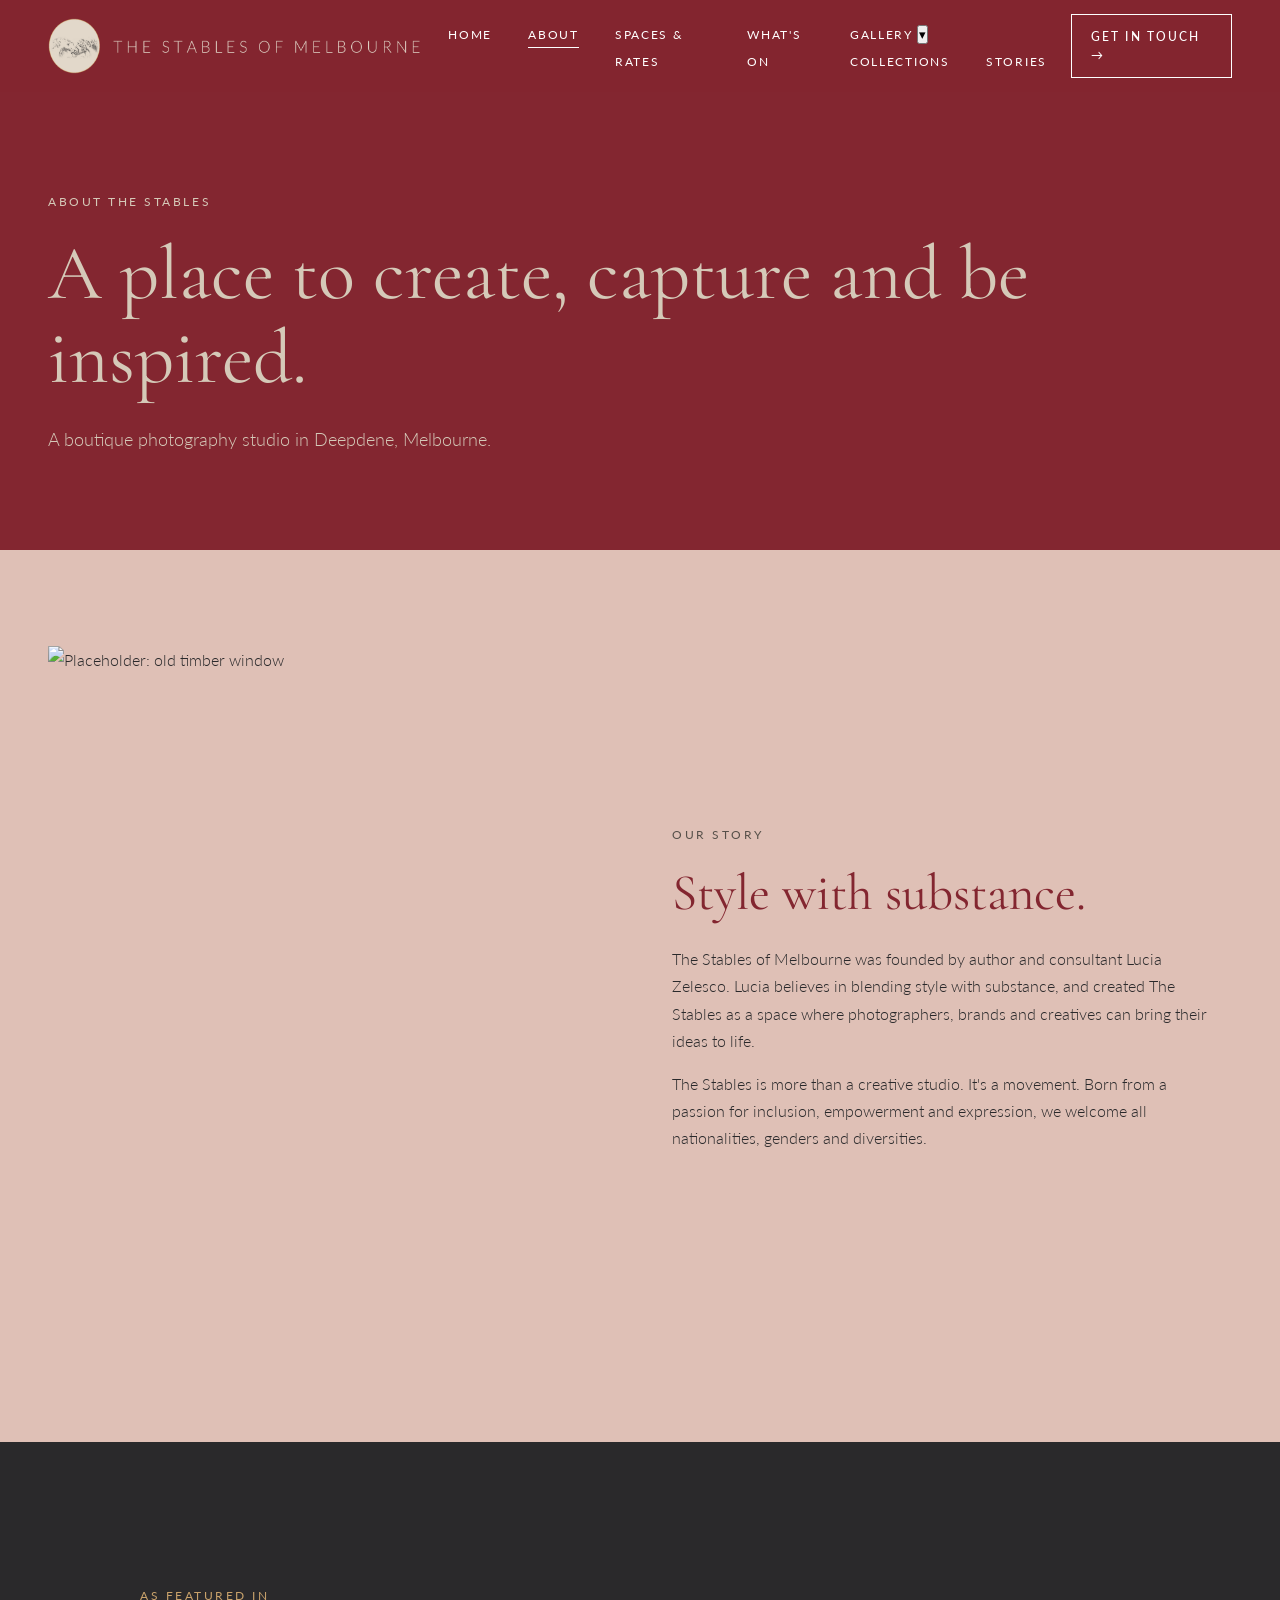
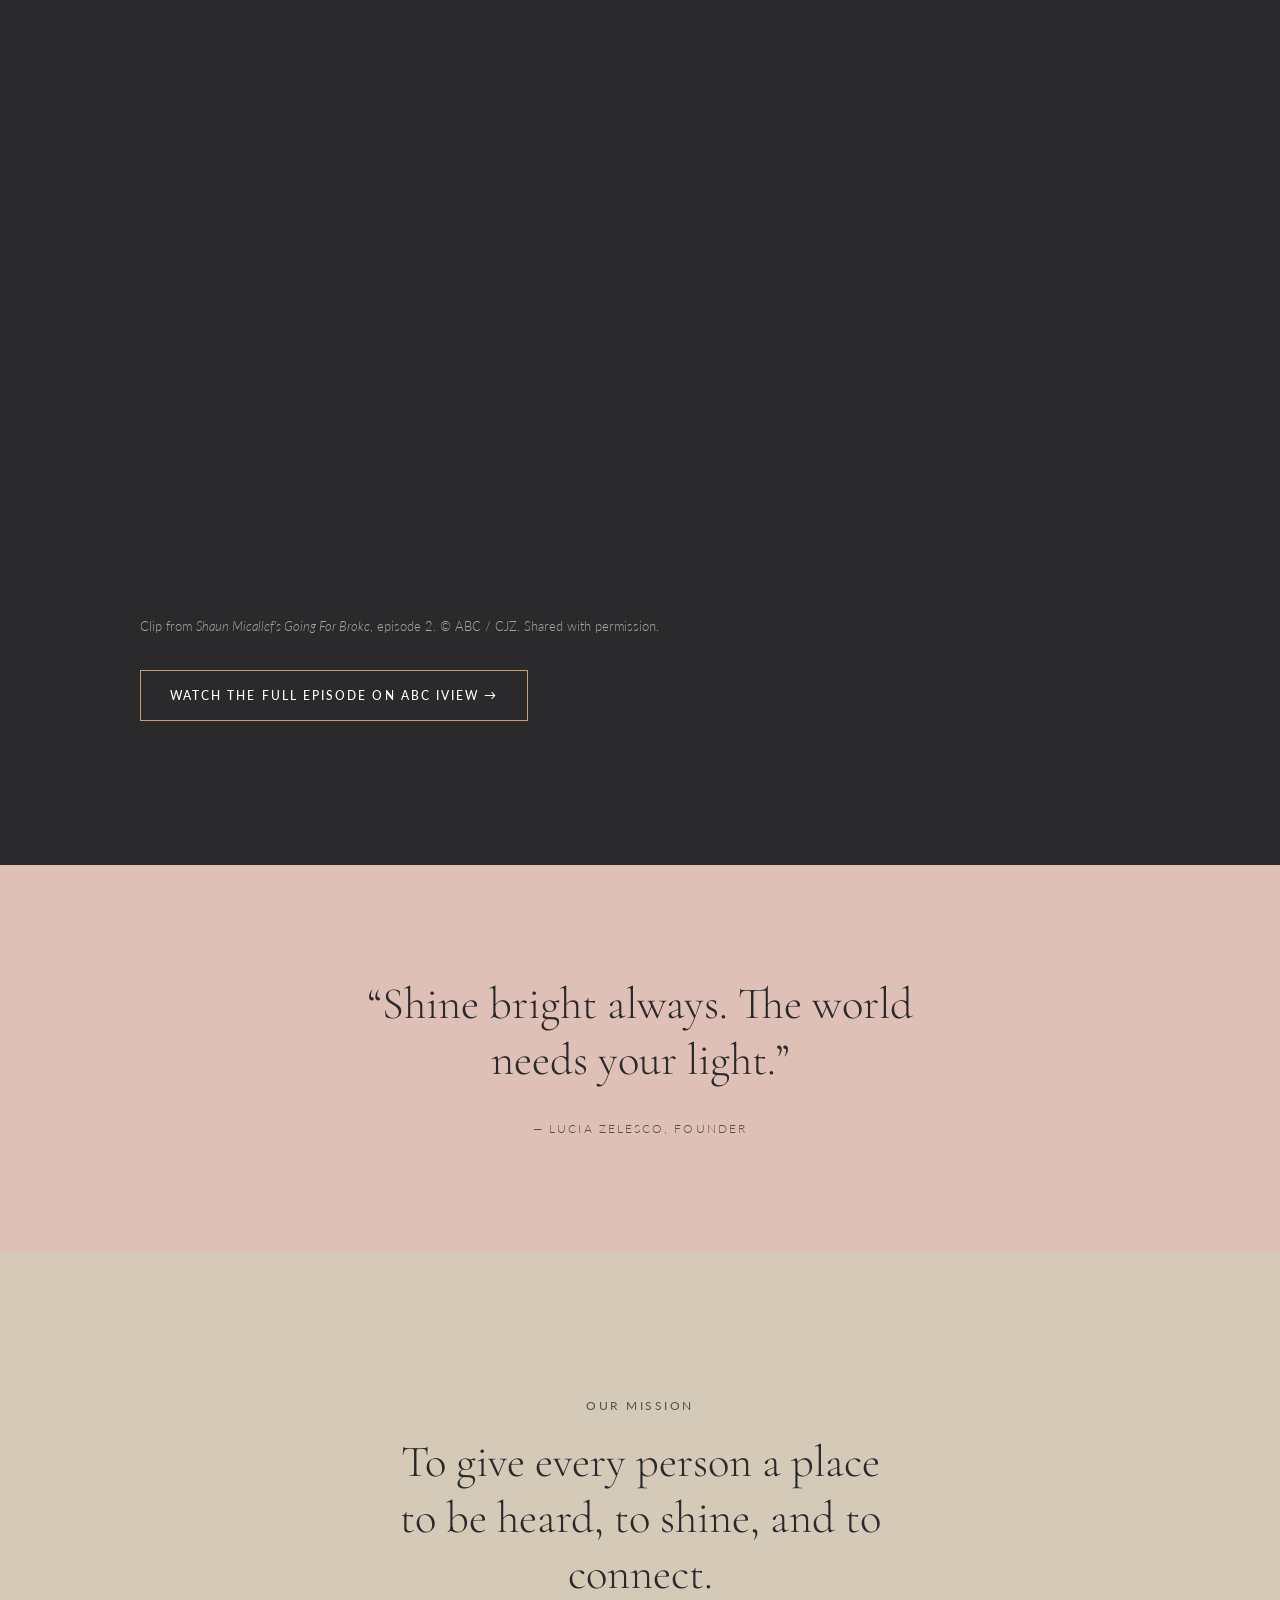
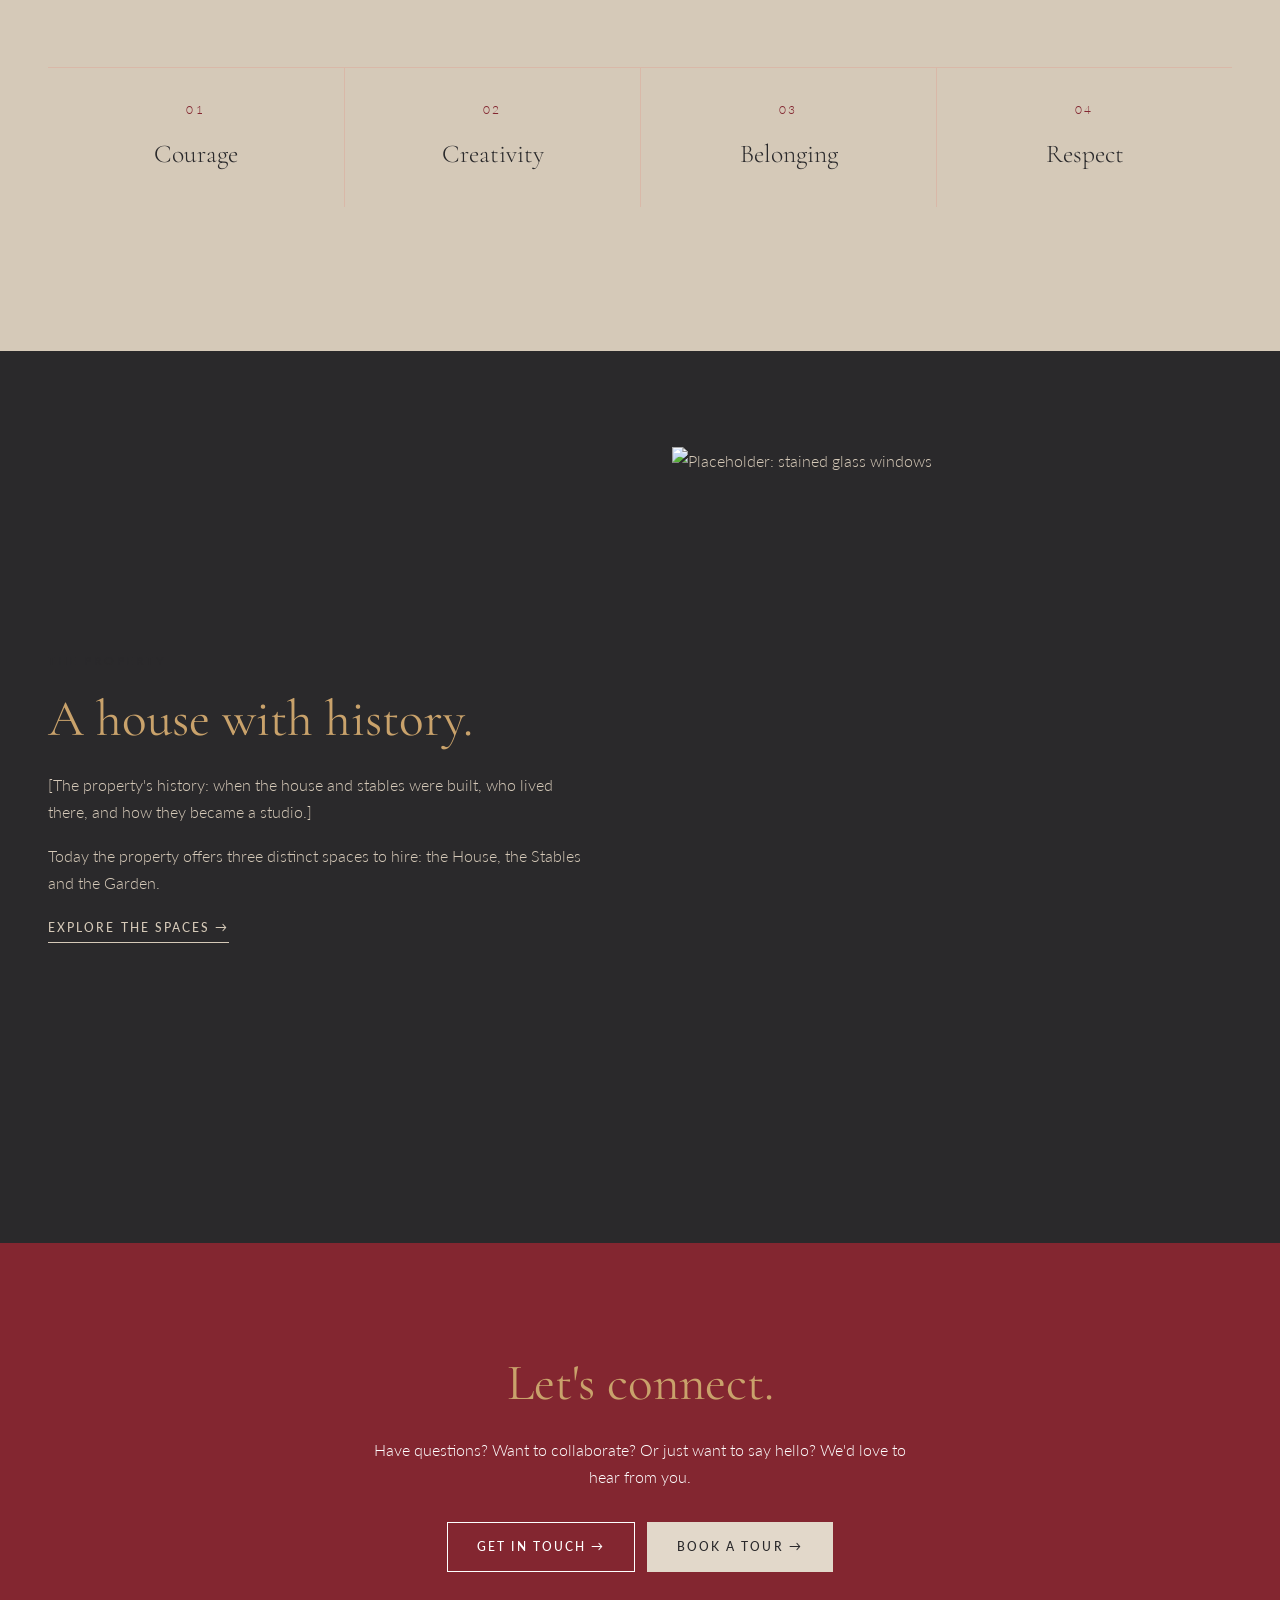
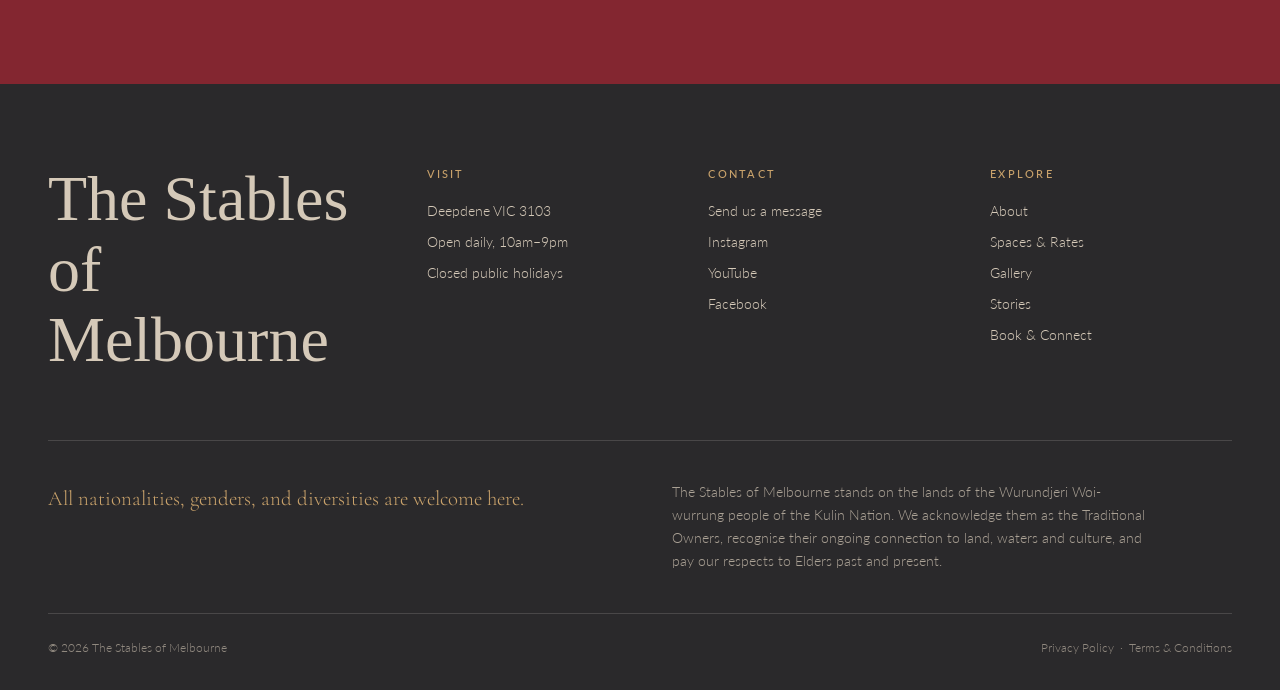
==== commit 064a6b5c: "Publish website ZelescoConsulting/The_Stables_of_Melbourne_final@37856e76b97ed1ed0f03a94241455f18236" ====
--- a/about.html
+++ b/about.html
@@ -10,13 +10,13 @@
   <link rel="apple-touch-icon" href="/images/apple-touch-icon.png">
   <meta name="description" content="The story of The Stables of Melbourne, a heritage photography studio in Deepdene founded by Lucia Zelesco.">
 
-  <link rel="canonical" href="https://www.thestablesofmelbourne.com/about.html">
+  <link rel="canonical" href="https://www.thestablesofmelbourne.com/about">
   <meta property="og:type" content="website">
   <meta property="og:site_name" content="The Stables of Melbourne">
   <meta property="og:locale" content="en_AU">
   <meta property="og:title" content="About | The Stables of Melbourne">
   <meta property="og:description" content="The story of The Stables of Melbourne, a heritage photography studio in Deepdene founded by Lucia Zelesco.">
-  <meta property="og:url" content="https://www.thestablesofmelbourne.com/about.html">
+  <meta property="og:url" content="https://www.thestablesofmelbourne.com/about">
   <meta property="og:image" content="https://www.thestablesofmelbourne.com/images/share.jpg">
   <meta property="og:image:width" content="1200">
   <meta property="og:image:height" content="630">
@@ -24,7 +24,7 @@
 
   <link rel="preconnect" href="https://fonts.googleapis.com">
   <link rel="preconnect" href="https://fonts.gstatic.com" crossorigin>
-  <link href="https://fonts.googleapis.com/css2?family=Cormorant+Garamond:ital,wght@0,400;0,500;1,400&family=Lato:wght@300;400;700&family=WindSong:wght@400;500&display=swap" rel="stylesheet">
+  <link href="https://fonts.googleapis.com/css2?family=Cormorant+Garamond:ital,wght@0,400;0,500;1,400&family=Lato:wght@300;400;700&family=WindSong:wght@400;500&family=Mrs+Saint+Delafielddisplay=swap" rel="stylesheet">
 
   <link rel="stylesheet" href="styles.css">
   <link rel="stylesheet" href="community.css">
@@ -36,28 +36,28 @@
 <body>
 
   <header class="site-header">
-    <a href="index.html" class="logo">
+    <a href="/" class="logo">
       <img src="images/logo.png" alt="The Stables of Melbourne" class="logo-image">
     </a>
 
     <nav class="main-nav">
       <ul>
-        <li><a href="index.html">Home</a></li>
-        <li><a href="about.html" class="active">About</a></li>
-        <li><a href="spaces.html">Spaces &amp; Rates</a></li>
-        <li><a href="events.html">What's On</a></li>
+        <li><a href="/">Home</a></li>
+        <li><a href="about" class="active">About</a></li>
+        <li><a href="spaces">Spaces &amp; Rates</a></li>
+        <li><a href="events">What's On</a></li>
         <li class="has-dropdown">
-          <a href="gallery.html">Gallery</a>
+          <a href="gallery">Gallery</a>
           <button class="dropdown-toggle" type="button" aria-expanded="false" aria-label="More in Gallery">&#9662;</button>
           <ul class="dropdown">
-            <li><a href="gallery.html">Collections</a></li>
-            <li><a href="stories.html">Stories</a></li>
+            <li><a href="gallery">Collections</a></li>
+            <li><a href="stories">Stories</a></li>
           </ul>
         </li>
       </ul>
     </nav>
 
-    <a href="connect.html" class="button button-light header-button">Get in touch &rarr;</a>
+    <a href="connect" class="button button-light header-button">Get in touch &rarr;</a>
   </header>
 
   <main>
@@ -148,16 +148,16 @@
           Today the property offers three distinct spaces to hire: the House, the
           Stables and the Garden.
         </p>
-        <a href="spaces.html" class="text-link">Explore the spaces &rarr;</a>
+        <a href="spaces" class="text-link">Explore the spaces &rarr;</a>
       </div>
     </section>
 
     <section class="page-cta">
       <h2 class="reveal">Let's connect.</h2>
       <p class="reveal">Have questions? Want to collaborate? Or just want to say hello? We'd love to hear from you.</p>
-      <a href="connect.html#enquire" class="button button-light reveal">Get in touch &rarr;</a>
+      <a href="connect#enquire" class="button button-light reveal">Get in touch &rarr;</a>
       &nbsp;
-      <a href="connect.html#tour" class="button button-cream reveal">Book a tour &rarr;</a>
+      <a href="connect#tour" class="button button-cream reveal">Book a tour &rarr;</a>
     </section>
 
   </main>
@@ -176,7 +176,7 @@
       <div class="footer-column">
         <h4>Contact</h4>
 
-        <p><a href="connect.html#enquire">Send us a message</a></p>
+        <p><a href="connect#enquire">Send us a message</a></p>
         <p><a href="https://www.instagram.com/the_stables_of_melbourne/" target="_blank" rel="noopener">Instagram</a></p>
         <p><a href="https://www.youtube.com/@YOUR_CHANNEL" target="_blank" rel="noopener">YouTube</a></p>
         <p><a href="https://www.facebook.com/YOUR_PAGE" target="_blank" rel="noopener">Facebook</a></p>
@@ -185,11 +185,11 @@
       <div class="footer-column">
         <h4>Explore</h4>
         <ul>
-          <li><a href="about.html">About</a></li>
-          <li><a href="spaces.html">Spaces &amp; Rates</a></li>
-          <li><a href="gallery.html">Gallery</a></li>
-          <li><a href="stories.html">Stories</a></li>
-          <li><a href="connect.html">Book &amp; Connect</a></li>
+          <li><a href="about">About</a></li>
+          <li><a href="spaces">Spaces &amp; Rates</a></li>
+          <li><a href="gallery">Gallery</a></li>
+          <li><a href="stories">Stories</a></li>
+          <li><a href="connect">Book &amp; Connect</a></li>
         </ul>
       </div>
     </div>
@@ -206,7 +206,7 @@
 
     <div class="footer-bottom">
       <p>&copy; 2026 The Stables of Melbourne</p>
-      <p><a href="privacy.html">Privacy Policy</a> &nbsp;&middot;&nbsp; <a href="terms.html">Terms &amp; Conditions</a></p>
+      <p><a href="privacy">Privacy Policy</a> &nbsp;&middot;&nbsp; <a href="terms">Terms &amp; Conditions</a></p>
     </div>
   </footer>
 
--- a/styles.css
+++ b/styles.css
@@ -13,7 +13,7 @@
 
   --font-heading: "Cormorant Garamond", Georgia, serif;
   --font-body: "Lato", Arial, sans-serif;
-  --font-script: "WindSong", cursive;
+  --font-script: "Mrs Saint Delafield", cursive;
 
   --gutter: 3rem;
   --section-space: 9rem;
@@ -282,7 +282,7 @@
   position: absolute;
   inset: 0;
   background-color: var(--color-ink);
-  opacity: calc(0.45 + var(--fade, 0) * 0.55);
+  opacity: calc(0.7 + var(--fade, 0) * 0.3);
 }
 
 .hero-title {
--- a/community.css
+++ b/community.css
@@ -1,97 +1,134 @@
-.has-dropdown {
+:root {
+  --crest: url("images/crest-brass.png");
+  --font-logo: "Mrs Saint Delafield", cursive;
+}
+
+.site-header {
+  flex-wrap: nowrap;
+  gap: 1.5rem;
+  padding: 0.9rem var(--gutter);
+}
+
+.brand {
+  display: flex;
+  align-items: center;
+  gap: 0.85rem;
+  min-width: 0;
+  color: inherit;
+  text-decoration: none;
+  transition: opacity 0.4s ease;
+}
+
+.brand-seal {
   position: relative;
-}
-
-.dropdown-toggle {
-  border: none;
+  display: block;
+  flex: none;
+  aspect-ratio: 1;
+  border: 1px solid currentColor;
+  border-radius: 50%;
+  box-sizing: border-box;
+  color: var(--color-gold);
+  transition: color 0.25s ease;
+}
+
+.brand-crest {
+  position: absolute;
+  left: 50%;
+  top: 50%;
+  width: 76%;
+  aspect-ratio: 900 / 320;
+  transform: translate(-50%, -50%);
+  background-color: currentColor;
+  -webkit-mask: var(--crest) center / contain no-repeat;
+          mask: var(--crest) center / contain no-repeat;
+  transition: opacity 0.3s ease;
+}
+
+.crest-loading .brand-crest {
+  opacity: 0;
+}
+
+.brand-name {
+  font-family: var(--font-logo);
+  font-weight: 400;
+  line-height: 1.25;
+  letter-spacing: 0;
+  text-transform: none;
+  white-space: nowrap;
+}
+
+.site-header .brand-seal {
+  width: 52px;
+}
+
+.site-header .brand-name {
+  overflow: hidden;
+  text-overflow: ellipsis;
+  font-size: 2.35rem;
+  color: var(--color-cream);
+  transition: color 0.25s ease;
+}
+
+.menu-toggle,
+.menu-close {
+  display: inline-flex;
+  align-items: center;
+  gap: 0.85rem;
+  min-height: 44px;
+  padding: 0;
+  border: 0;
   background: none;
+  font-family: var(--font-body);
+  font-size: 0.72rem;
+  letter-spacing: 0.22em;
+  text-transform: uppercase;
   color: inherit;
-  font-size: 0.6rem;
-  line-height: 1;
-  padding: 0.2rem;
-  margin-left: 0.3rem;
-  vertical-align: 0.1em;
   cursor: pointer;
-  transition: transform 0.3s ease;
-}
-
-.dropdown-toggle[aria-expanded="true"] {
-  transform: rotate(180deg);
-}
-
-.dropdown {
-  position: absolute;
-  top: 100%;
-  left: -1.25rem;
-  min-width: 12rem;
-  padding: 1.25rem 1.25rem 0.5rem;
-  margin-top: 0.75rem;
-  list-style: none;
-  background-color: rgba(42, 41, 43, 0.97);
-  border-top: 2px solid var(--color-gold);
-
+}
+
+.menu-toggle-lines {
   display: flex;
   flex-direction: column;
-  gap: 0.9rem !important;
-
-  opacity: 0;
-  visibility: hidden;
-  transform: translateY(-6px);
-  transition: opacity 0.25s ease, transform 0.25s ease, visibility 0.25s;
-}
-
-.dropdown::before {
-  content: "";
-  position: absolute;
-  left: 0;
-  right: 0;
-  bottom: 100%;
-  height: 0.9rem;
-}
-
-.has-dropdown.is-open .dropdown {
-  opacity: 1;
-  visibility: visible;
-  transform: none;
-}
-
-@media (hover: hover) {
-  .has-dropdown:hover .dropdown {
-    opacity: 1;
-    visibility: visible;
-    transform: none;
-  }
-}
-
-.dropdown-described {
-  min-width: 17rem;
-}
-
-.dropdown-described a {
+  gap: 7px;
+}
+
+.menu-toggle-lines span {
   display: block;
-}
-
-.dropdown-described a span {
-  display: block;
-  margin-top: 0.25rem;
-  font-size: 0.72rem;
-  letter-spacing: 0.04em;
-  text-transform: none;
-  opacity: 0.7;
-}
-
-.main-nav > ul > li:last-child .dropdown {
-  left: auto;
-  right: -1.25rem;
+  width: 28px;
+  height: 1px;
+  background-color: var(--color-gold);
+  transition: width 0.35s ease, margin 0.35s ease;
+}
+
+.menu-toggle-lines span + span {
+  width: 18px;
+  margin-left: 10px;
+}
+
+.menu-toggle:hover .menu-toggle-lines span + span,
+.menu-toggle:focus-visible .menu-toggle-lines span + span {
+  width: 28px;
+  margin-left: 0;
+}
+
+@media (max-width: 500px) {
+  .site-header .brand-seal {
+    width: 40px;
+  }
+
+  .site-header .brand-name {
+    font-size: 1.8rem;
+  }
+
+  .brand {
+    gap: 0.6rem;
+  }
 }
 
 .site-header {
   background-color: rgba(131, 38, 48, 0.94);
-}
-
-.site-header .dropdown {
-  background-color: #6b1f27;
-  box-shadow: 0 12px 30px rgba(0, 0, 0, 0.25);
+  transition: color 0.25s ease, background-color 0.25s ease, border-color 0.25s ease,
+              opacity 0.5s ease, transform 0.5s ease, visibility 0.5s;
 }
 
 .home .site-header,
@@ -100,472 +137,345 @@
   background-color: rgba(42, 41, 43, 0.92);
 }
 
-.home .site-header .dropdown,
-.spaces-page .site-header .dropdown,
-.connect-page .site-header .dropdown {
-  background-color: rgba(42, 41, 43, 0.97);
-}
-
 .connect-page .site-header {
   border-bottom: 1px solid rgba(201, 162, 107, 0.55);
 }
 
+.home.over-hero .site-header {
+  background: transparent;
+  -webkit-backdrop-filter: none;
+          backdrop-filter: none;
+}
+
 .site-header[data-tone="light"] {
   color: var(--color-ink);
 }
 
-.site-header[data-tone="light"] .main-nav a:hover,
-.site-header[data-tone="light"] .main-nav a.active {
-  border-bottom-color: var(--color-ink);
-}
-
-.site-header[data-tone="light"] .button-light {
+.site-header[data-tone="light"] .brand-seal,
+.site-header[data-tone="light"] .brand-name {
   color: var(--color-ink);
 }
 
-.site-header[data-tone="light"] .button-light:hover {
+.site-header[data-tone="light"] .menu-toggle-lines span {
   background-color: var(--color-ink);
+}
+
+:root {
+  --menu-width: clamp(400px, 44vw, 560px);
+}
+
+.page-shell {
+  transform-origin: 0 var(--menu-y, 0px);
+  transition: transform 0.7s cubic-bezier(0.45, 0, 0.2, 1);
+}
+
+html.menu-open,
+html.menu-closing {
+  overflow: hidden;
+  background-color: #1c1b1d;
+}
+
+html.menu-open body,
+html.menu-closing body {
+  background-color: #1c1b1d;
+}
+
+html.menu-open .page-shell,
+html.menu-closing .page-shell {
+  background-color: var(--page-bg, transparent);
+}
+
+@media (min-width: 701px) {
+  html.menu-open .page-shell {
+    transform: translate(var(--menu-x, 48px), var(--menu-ty, 0px)) scale(var(--menu-scale, 0.55));
+    cursor: pointer;
+  }
+
+  html.menu-open .page-shell,
+  html.menu-closing .page-shell {
+    clip-path: inset(var(--menu-y, 0px) 0 calc(100% - var(--menu-y, 0px) - 100vh) 0);
+  }
+}
+
+html.menu-open .site-header,
+html.menu-closing .site-header,
+html.menu-open .brand-movers,
+html.menu-closing .brand-movers {
+  position: absolute;
+  top: var(--menu-y, 0px);
+}
+
+.site-menu {
+  position: fixed;
+  top: 0;
+  right: 0;
+  bottom: 0;
+  z-index: 30;
+  display: flex;
+  flex-direction: column;
+  width: var(--menu-width);
+  box-sizing: border-box;
+  padding: 1.6rem 3.5rem 2.5rem;
+  overflow-y: auto;
+  background-color: var(--color-ink);
+  border-left: 1px solid rgba(201, 162, 107, 0.35);
   color: var(--color-cream);
-}
-
-.site-header[data-tone="dark"] .dropdown {
-  background-color: rgba(42, 41, 43, 0.97);
-}
-
-.site-header[data-tone="wine"] .dropdown {
-  background-color: #6b1f27;
-}
-
-.site-header[data-tone="light"] .dropdown {
-  background-color: var(--color-cream);
+  visibility: hidden;
+  transform: translateX(100%);
+  transition: transform 0.7s cubic-bezier(0.45, 0, 0.2, 1), visibility 0s linear 0.7s;
+}
+
+html.menu-open .site-menu {
+  visibility: visible;
+  transform: none;
+  transition: transform 0.7s cubic-bezier(0.45, 0, 0.2, 1), visibility 0s;
+}
+
+.site-menu-top {
+  display: flex;
+  justify-content: space-between;
+  align-items: center;
+}
+
+.site-menu-label {
+  margin: 0;
+  font-size: 0.7rem;
+  letter-spacing: 0.22em;
+  text-transform: uppercase;
+  color: var(--color-gold);
+}
+
+.menu-close span {
+  font-size: 1.7rem;
+  line-height: 1;
+  color: var(--color-gold);
+}
+
+.site-menu-nav ol {
+  margin: 2rem 0 0;
+  padding: 0;
+  list-style: none;
+}
+
+.site-menu-nav a {
+  display: flex;
+  align-items: baseline;
+  gap: 1.1rem;
+  padding: 0.12rem 0;
+  font-family: var(--font-heading);
+  font-size: clamp(2rem, 3.1vw, 2.75rem);
+  line-height: 1.14;
+  color: var(--color-cream);
+  text-decoration: none;
+  transition: color 0.3s ease;
+}
+
+.menu-num {
+  font-family: var(--font-body);
+  font-size: 0.7rem;
+  letter-spacing: 0.2em;
+  color: var(--color-gold);
+}
+
+.site-menu-nav a:hover,
+.site-menu-nav a:focus-visible,
+.site-menu-nav a[aria-current="page"] {
+  color: var(--color-gold);
+}
+
+.menu-cta {
+  display: flex;
+  align-items: center;
+  justify-content: center;
+  min-height: 52px;
+  margin-top: 2rem;
+  border: 1px solid var(--color-gold);
+  font-size: 0.75rem;
+  letter-spacing: 0.2em;
+  text-transform: uppercase;
+  color: var(--color-cream);
+  text-decoration: none;
+  transition: background-color 0.3s ease, color 0.3s ease;
+}
+
+.menu-cta:hover,
+.menu-cta:focus-visible {
+  background-color: var(--color-gold);
   color: var(--color-ink);
 }
 
-.site-header[data-tone="light"] .header-cta .dropdown a {
-  color: var(--color-ink);
-}
-
-.site-header[data-tone="light"] .header-cta .dropdown a:hover {
-  color: var(--color-crimson);
-}
-
-.js .home .site-header .logo {
-  opacity: 0;
-  visibility: hidden;
-  transition: opacity 0.6s ease, visibility 0.6s;
-}
-
-.js .home.past-hero .site-header .logo {
+.site-menu-extra {
+  display: grid;
+  grid-template-columns: repeat(2, minmax(0, 1fr));
+  gap: 1.5rem;
+  margin-top: 2rem;
+  padding-top: 1.5rem;
+  border-top: 1px solid rgba(201, 162, 107, 0.35);
+  font-size: 0.9rem;
+  line-height: 1.6;
+  color: #cfc6bb;
+}
+
+.site-menu-extra ul {
+  margin: 0.4rem 0 0;
+  padding: 0;
+  list-style: none;
+}
+
+.site-menu-extra p {
+  margin: 0;
+}
+
+.site-menu-extra .site-menu-label {
+  margin-bottom: 0.4rem;
+}
+
+.site-menu-extra a {
+  color: var(--color-cream);
+  text-decoration: none;
+}
+
+.site-menu-extra a:hover,
+.site-menu-extra a:focus-visible {
+  color: var(--color-gold);
+}
+
+@media (min-width: 701px) and (max-width: 1000px) {
+  .site-menu {
+    padding: 1.6rem 2.25rem 2rem;
+  }
+
+  .site-menu-extra {
+    gap: 1rem;
+    font-size: 0.85rem;
+  }
+}
+
+@media (max-height: 760px) and (min-width: 701px) {
+  .site-menu-nav a {
+    font-size: 2rem;
+  }
+
+  .site-menu-nav ol,
+  .menu-cta,
+  .site-menu-extra {
+    margin-top: 1.25rem;
+  }
+}
+
+@media (max-width: 700px) {
+  .site-menu {
+    left: 0;
+    width: auto;
+    padding: 1.1rem 1.5rem 1.75rem;
+    border-left: 0;
+    background-color: rgba(42, 41, 43, 0.96);
+    opacity: 0;
+    transform: none;
+    transition: opacity 0.4s ease, visibility 0s linear 0.4s;
+  }
+
+  @supports ((-webkit-backdrop-filter: blur(1px)) or (backdrop-filter: blur(1px))) {
+    .site-menu {
+      background-color: rgba(42, 41, 43, 0.86);
+      -webkit-backdrop-filter: blur(12px);
+              backdrop-filter: blur(12px);
+    }
+  }
+
+  html.menu-open .site-menu {
+    opacity: 1;
+    transition: opacity 0.4s ease, visibility 0s;
+  }
+
+  .site-menu-nav ol {
+    margin-top: 1.5rem;
+  }
+
+  .site-menu-nav a {
+    font-size: 2.15rem;
+    color: #f3ece2;
+  }
+
+  .menu-cta,
+  .site-menu-extra {
+    margin-top: 1.5rem;
+  }
+
+  .site-menu-extra {
+    font-size: 0.85rem;
+  }
+}
+
+.home .hero-title {
+  display: flex;
+  flex-direction: column;
+  align-items: center;
+  gap: 1.75rem;
   opacity: 1;
-  visibility: visible;
-}
-
-.site-header,
-.site-header .main-nav a,
-.site-header .dropdown-toggle,
-.site-header .header-button {
-  transition: color 0.25s ease, background-color 0.25s ease, border-color 0.25s ease,
-              opacity 0.5s ease, transform 0.5s ease, visibility 0.5s;
-}
-
-.main-nav > ul > li > a {
-  position: relative;
-  border-bottom-color: transparent !important;
-}
-
-.main-nav > ul > li > a::after {
-  content: "";
+  transform: none;
+}
+
+.hero-title h1.hero-name {
+  margin: 0;
+  animation: none;
+  font-family: var(--font-logo);
+  font-size: clamp(3.3rem, 7.2vw, 6.6rem);
+  line-height: 1.25;
+  color: var(--color-cream);
+  max-width: 100%;
+}
+
+.hero-title h1.hero-name::after {
+  content: none;
+}
+
+.hero-line {
+  display: block;
+  width: 5rem;
+  height: 1px;
+  margin-top: -0.5rem;
+  background-color: var(--color-gold);
+  opacity: calc(1 - var(--fade, 0) * 5);
+}
+
+.brand-movers {
+  position: fixed;
+  inset: 0;
+  z-index: 9;
+  pointer-events: none;
+  transition: opacity 0.15s linear;
+}
+
+.brand-mover {
   position: absolute;
   left: 0;
-  right: 0;
-  bottom: 0;
-  height: 1px;
-  background-color: currentColor;
-  transform: scaleX(0);
-  transform-origin: center;
-  transition: transform 0.30s cubic-bezier(0.2, 0.7, 0.2, 1);
-}
-
-.main-nav > ul > li > a:hover::after,
-.main-nav > ul > li > a.active::after {
-  transform: scaleX(1);
-}
-
-.main-nav > ul > li {
-  animation: menu-item-in 0.4s ease both;
-}
-
-.site-header .header-button {
-  animation: menu-button-in 0.4s ease both;
-}
-
-.main-nav > ul > li:nth-child(1) { animation-delay: 0.10s; }
-.main-nav > ul > li:nth-child(2) { animation-delay: 0.18s; }
-.main-nav > ul > li:nth-child(3) { animation-delay: 0.26s; }
-.main-nav > ul > li:nth-child(4) { animation-delay: 0.34s; }
-.main-nav > ul > li:nth-child(5) { animation-delay: 0.42s; }
-.site-header .header-button     { animation-delay: 0.50s; }
-
-.js .home:not(.intro-done) .main-nav > ul > li,
-.js .home:not(.intro-done) .site-header .header-button {
-  animation: none;
+  top: 0;
+  margin: 0;
+  transform-origin: 0 0;
+  will-change: transform;
+}
+
+.brand-mover.brand-name {
+  color: var(--color-cream);
+}
+
+.js .home.brand-moving .hero-name {
+  visibility: hidden;
+}
+
+.home.brand-moving:not(.brand-arrived) .site-header .brand-name {
   opacity: 0;
-}
-
-.js .home.intro-done:not(.intro-skip) .main-nav > ul > li:nth-child(1) { animation-delay: 0.80s; }
-.js .home.intro-done:not(.intro-skip) .main-nav > ul > li:nth-child(2) { animation-delay: 0.88s; }
-.js .home.intro-done:not(.intro-skip) .main-nav > ul > li:nth-child(3) { animation-delay: 0.96s; }
-.js .home.intro-done:not(.intro-skip) .main-nav > ul > li:nth-child(4) { animation-delay: 1.04s; }
-.js .home.intro-done:not(.intro-skip) .main-nav > ul > li:nth-child(5) { animation-delay: 1.12s; }
-.js .home.intro-done:not(.intro-skip) .site-header .header-button     { animation-delay: 1.20s; }
-
-@keyframes menu-item-in {
-  from { opacity: 0; transform: translateY(-6px); }
-  to   { opacity: 1; transform: none; }
-}
-
-@keyframes menu-button-in {
-  from { opacity: 0; }
-  to   { opacity: 1; }
-}
-
-@media (prefers-reduced-motion: reduce) {
-  .main-nav > ul > li,
-  .site-header .header-button {
-    animation: none !important;
-    opacity: 1 !important;
-  }
-}
-
-.nav-hero-only {
-  display: none;
-  animation: none !important;
-}
-
-@media (min-width: 901px) {
-  .site-header {
-    justify-content: flex-start;
-  }
-
-  .main-nav {
-    flex: 1 1 auto;
-    min-width: 0;
-  }
-
-  .main-nav > ul {
-    justify-content: flex-end;
-    gap: 0;
-  }
-
-  .main-nav > ul > li {
-    padding-left: 2.25rem;
-    transition: padding-left 1s cubic-bezier(0.45, 0, 0.2, 1);
-  }
-
-  .js .home .nav-hero-only {
-    display: block;
-    max-width: 0;
-    padding-left: 0;
-    opacity: 0;
-    visibility: hidden;
-    overflow: hidden;
-    white-space: nowrap;
-    transition: max-width 1s cubic-bezier(0.45, 0, 0.2, 1),
-                padding-left 1s cubic-bezier(0.45, 0, 0.2, 1),
-                opacity 0.4s ease, visibility 0.4s;
-  }
-
-  .js .home .site-header .logo {
-    flex: none;
-    max-width: 30rem;
-    margin-right: 0;
-    overflow: hidden;
-    transition: max-width 1s cubic-bezier(0.45, 0, 0.2, 1),
-                margin-right 1s cubic-bezier(0.45, 0, 0.2, 1),
-                opacity 0.6s ease 0.4s, visibility 0.6s ease 0.4s;
-  }
-
-  .js .home:not(.past-hero) .site-header .logo {
-    max-width: 0;
-    margin-right: -2rem;
-    transition: max-width 1s cubic-bezier(0.45, 0, 0.2, 1),
-                margin-right 1s cubic-bezier(0.45, 0, 0.2, 1),
-                opacity 0.3s ease, visibility 0.3s;
-  }
-
-  .js .home:not(.past-hero) .main-nav > ul > li {
-    padding-left: calc((100% - 29rem) / 5);
-  }
-
-  .js .home:not(.past-hero) .main-nav > ul > li:first-child {
-    padding-left: 0;
-  }
-
-  .js .home:not(.past-hero) .nav-hero-only {
-    max-width: 30rem;
-    opacity: 1;
-    visibility: visible;
-    transition: max-width 1s cubic-bezier(0.45, 0, 0.2, 1),
-                padding-left 1s cubic-bezier(0.45, 0, 0.2, 1),
-                opacity 0.5s ease 0.4s, visibility 0.5s ease 0.4s;
-  }
-}
-
-@media (max-width: 500px) {
-  .main-nav > ul > li:first-child {
-    display: none;
-  }
-
-  .main-nav ul {
-    gap: 0.5rem 0.9rem;
-  }
-
-  .main-nav a {
-    font-size: 0.66rem;
-    letter-spacing: 0.1em;
-  }
-}
-
-@media (max-width: 1150px) {
-  .logo-image {
-    width: 56px;
-    object-fit: cover;
-    object-position: left center;
-  }
-}
-
-@media (max-width: 500px) {
-  .logo-image {
-    width: 44px;
-  }
-}
-
-.site-header .logo {
-  position: relative;
-}
-
-.logo-image-top {
-  position: absolute;
-  left: 0;
-  top: 50%;
-  transform: translateY(-50%);
+  transition: none;
+}
+
+.home.brand-arrived .brand-movers {
   opacity: 0;
-  pointer-events: none;
-  transition: none;
-}
-
-.logo-image-top.is-showing {
-  opacity: 1;
-  transition: opacity 0.3s ease;
-}
-
-.hero-intro {
-  display: none;
-}
-
-.js .hero-intro {
-  position: absolute;
-  inset: 0;
-  z-index: 3;
-  display: flex;
-  align-items: center;
-  justify-content: center;
-  background-color: rgba(42, 41, 43, 0.6);
-  -webkit-backdrop-filter: blur(3px);
-          backdrop-filter: blur(3px);
-  pointer-events: none;
-  transition: background-color 1.2s ease, -webkit-backdrop-filter 1.2s ease, backdrop-filter 1.2s ease;
-}
-
-.js .hero-intro[hidden] {
-  display: none;
-}
-
-.intro-seal {
-  position: relative;
-  width: min(62vw, 360px);
-  aspect-ratio: 1;
-  animation: intro-seal-in 1.2s ease both;
-  transform-origin: center center;
-  transition: transform 1.5s cubic-bezier(0.45, 0, 0.2, 1);
-}
-
-.intro-ring {
-  position: absolute;
-  inset: 0;
-  width: 100%;
-  height: 100%;
-  overflow: visible;
-  animation: intro-ring-turn 16s linear infinite;
-}
-
-.intro-ring text {
-  font-family: var(--font-body);
-  font-size: 16px;
-  letter-spacing: 0.32em;
-  fill: var(--color-gold);
-}
-
-@keyframes intro-seal-in {
-  from { opacity: 0; transform: scale(0.94); }
-  to   { opacity: 1; transform: none; }
-}
-
-@keyframes intro-ring-turn {
-  to { transform: rotate(360deg); }
-}
-
-.intro-done .hero-intro {
-  background-color: rgba(42, 41, 43, 0);
-  -webkit-backdrop-filter: none;
-          backdrop-filter: none;
-}
-
-.hero-crest {
-  width: min(62vw, 360px);
-  aspect-ratio: 1;
-  margin: calc(min(62vw, 360px) * -0.1) auto calc(min(62vw, 360px) * -0.06);
-}
-
-.hero-crest .intro-seal {
-  width: 100%;
-  animation: none;
-  transition: none;
-}
-
-.intro-crest-art {
-  position: absolute;
-  left: 50%;
-  top: 50%;
-  width: 74%;
-  max-width: none;
-  height: auto;
-  transform: translate(-50%, -50%);
-  transition: width 1.5s cubic-bezier(0.45, 0, 0.2, 1);
-  pointer-events: none;
-}
-
-.js .home .hero::before {
-  content: "";
-  position: absolute;
-  inset: 0;
-  z-index: 1;
-  background-color: rgba(42, 41, 43, 0);
-  transition: background-color 1.2s ease, -webkit-backdrop-filter 1.2s ease, backdrop-filter 1.2s ease;
-  pointer-events: none;
-}
-
-.js .home.intro-done .hero::before {
-  background-color: rgba(42, 41, 43, 0.7);
+}
+
+.home .hero::after {
   -webkit-backdrop-filter: blur(4px);
           backdrop-filter: blur(4px);
-}
-
-.js .home .hero-title,
-.js .home .scroll-cue {
-  z-index: 2;
-}
-
-.js .home.intro-done .site-header {
-  opacity: 1;
-  visibility: visible;
-  transform: none;
-  transition-delay: 0s, 0s, 0s, 1.3s, 1.3s, 1.3s;
-}
-
-.js .home:not(.intro-done) .hero-title h1 {
-  animation: none;
-  opacity: 0;
-}
-
-.js .home.intro-skip .site-header {
-  transition-delay: 0s;
-}
-
-.hero-title h1.hero-name {
-  animation: none;
-  font-family: var(--font-heading);
-  font-size: 1rem;
-  line-height: 1;
-  margin: 0;
-}
-
-.hero-name-main {
-  display: block;
-  font-family: var(--font-heading);
-  font-weight: 400;
-  text-transform: uppercase;
-  font-size: clamp(1.6rem, 4.4vw, 3.9rem);
-  letter-spacing: 0.28em;
-  padding-left: 0.28em;
-  line-height: 1.1;
-  color: var(--color-white);
-  animation: hero-name-main 1.6s ease-out 1.1s both;
-}
-
-.hero-name-script {
-  display: block;
-  font-family: var(--font-script);
-  font-size: clamp(2rem, 4vw, 3.6rem);
-  letter-spacing: 0;
-  text-transform: none;
-  line-height: 1;
-  margin-top: 0.15em;
-  color: var(--color-gold);
-  animation: hero-name-script 1.4s ease-out 1.6s both;
-}
-
-.hero-title h1.hero-name::after {
-  width: 5rem;
-  margin-top: 1.4rem;
-  transform-origin: center;
-  animation: hero-name-line 1.1s ease 2.5s both;
-}
-
-@keyframes hero-name-main {
-  from { opacity: 0; transform: translateY(10px); letter-spacing: 0.42em; }
-  to   { opacity: 1; transform: none; letter-spacing: 0.28em; }
-}
-
-@keyframes hero-name-script {
-  from { opacity: 0; transform: translateY(8px); }
-  to   { opacity: 1; transform: none; }
-}
-
-@keyframes hero-name-line {
-  from { transform: scaleX(0); }
-  to   { transform: scaleX(1); }
-}
-
-.js .home:not(.intro-done) .hero-name-main,
-.js .home:not(.intro-done) .hero-name-script,
-.js .home:not(.intro-done) .hero-title h1.hero-name::after {
-  animation: none;
-  opacity: 0;
-}
-
-.js .home.intro-skip .hero-name-main,
-.js .home.intro-skip .hero-name-script,
-.js .home.intro-skip .hero-title h1.hero-name::after {
-  animation-delay: 0s;
-}
-
-@media (max-width: 500px) {
-  .hero-name-main { font-size: 1.55rem; letter-spacing: 0.22em; padding-left: 0.22em; }
-  .hero-name-script { font-size: 2.4rem; }
-  @keyframes hero-name-main {
-    from { opacity: 0; transform: translateY(10px); letter-spacing: 0.32em; }
-    to   { opacity: 1; transform: none; letter-spacing: 0.22em; }
-  }
-}
-
-@media (prefers-reduced-motion: reduce) {
-  .hero-name-main,
-  .hero-name-script,
-  .hero-title h1.hero-name::after {
-    animation: none !important;
-    opacity: 1 !important;
-  }
 }
 
 .hero {
@@ -579,6 +489,12 @@
 @media (max-width: 700px) and (orientation: portrait) {
   .hero {
     --hero-focus: 50%;
+  }
+}
+
+@media (max-width: 500px) {
+  .hero-title h1.hero-name {
+    font-size: 9vw;
   }
 }
 
@@ -611,6 +527,39 @@
   display: flex;
   flex-wrap: wrap;
   gap: 1rem 2rem;
+}
+
+.press-mention {
+  display: block;
+  width: fit-content;
+  max-width: 100%;
+  margin-top: 2.5rem;
+  padding-top: 1.25rem;
+  border-top: 1px solid rgba(201, 162, 107, 0.45);
+  color: rgba(226, 216, 202, 0.7);
+  text-decoration: none;
+  transition: color 0.3s ease, border-color 0.3s ease;
+}
+
+.press-label {
+  display: block;
+  margin-bottom: 0.4rem;
+  font-size: 0.68rem;
+  letter-spacing: 0.22em;
+  text-transform: uppercase;
+  color: var(--color-gold);
+}
+
+.press-show {
+  font-family: var(--font-heading);
+  font-size: 1.15rem;
+  line-height: 1.4;
+}
+
+.press-mention:hover,
+.press-mention:focus-visible {
+  color: var(--color-cream);
+  border-top-color: var(--color-gold);
 }
 
 .mission {
@@ -1640,6 +1589,34 @@
 }
 
 @media (max-width: 900px) {
+  .page-hero {
+    padding-top: 9.5rem;
+  }
+
+  .connect-page .cx-hero {
+    padding-top: 9rem;
+  }
+
+  .connect-page .cx-more {
+    top: 6.25rem;
+  }
+}
+
+@media (max-width: 500px) {
+  .page-hero {
+    padding-top: 8.5rem;
+  }
+
+  .connect-page .cx-hero {
+    padding-top: 8.5rem;
+  }
+
+  .connect-page .cx-more {
+    top: 5.75rem;
+  }
+}
+
+@media (max-width: 900px) {
   .values {
     grid-template-columns: 1fr 1fr;
   }
@@ -1669,10 +1646,6 @@
     grid-template-columns: 1fr 1fr;
   }
 
-  .dropdown {
-    left: -1rem;
-    z-index: 2;
-  }
 }
 
 @media (max-width: 500px) {
@@ -1802,36 +1775,3 @@
     transition: none !important;
   }
 }
-
-.press-mention {
-  display: block;
-  width: fit-content;
-  max-width: 100%;
-  margin-top: 2.5rem;
-  padding-top: 1.25rem;
-  border-top: 1px solid rgba(201, 162, 107, 0.45);
-  color: rgba(226, 216, 202, 0.7);
-  text-decoration: none;
-  transition: color 0.3s ease, border-color 0.3s ease;
-}
-
-.press-label {
-  display: block;
-  margin-bottom: 0.4rem;
-  font-size: 0.68rem;
-  letter-spacing: 0.22em;
-  text-transform: uppercase;
-  color: var(--color-gold);
-}
-
-.press-show {
-  font-family: var(--font-heading);
-  font-size: 1.15rem;
-  line-height: 1.4;
-}
-
-.press-mention:hover,
-.press-mention:focus-visible {
-  color: var(--color-cream);
-  border-top-color: var(--color-gold);
-}
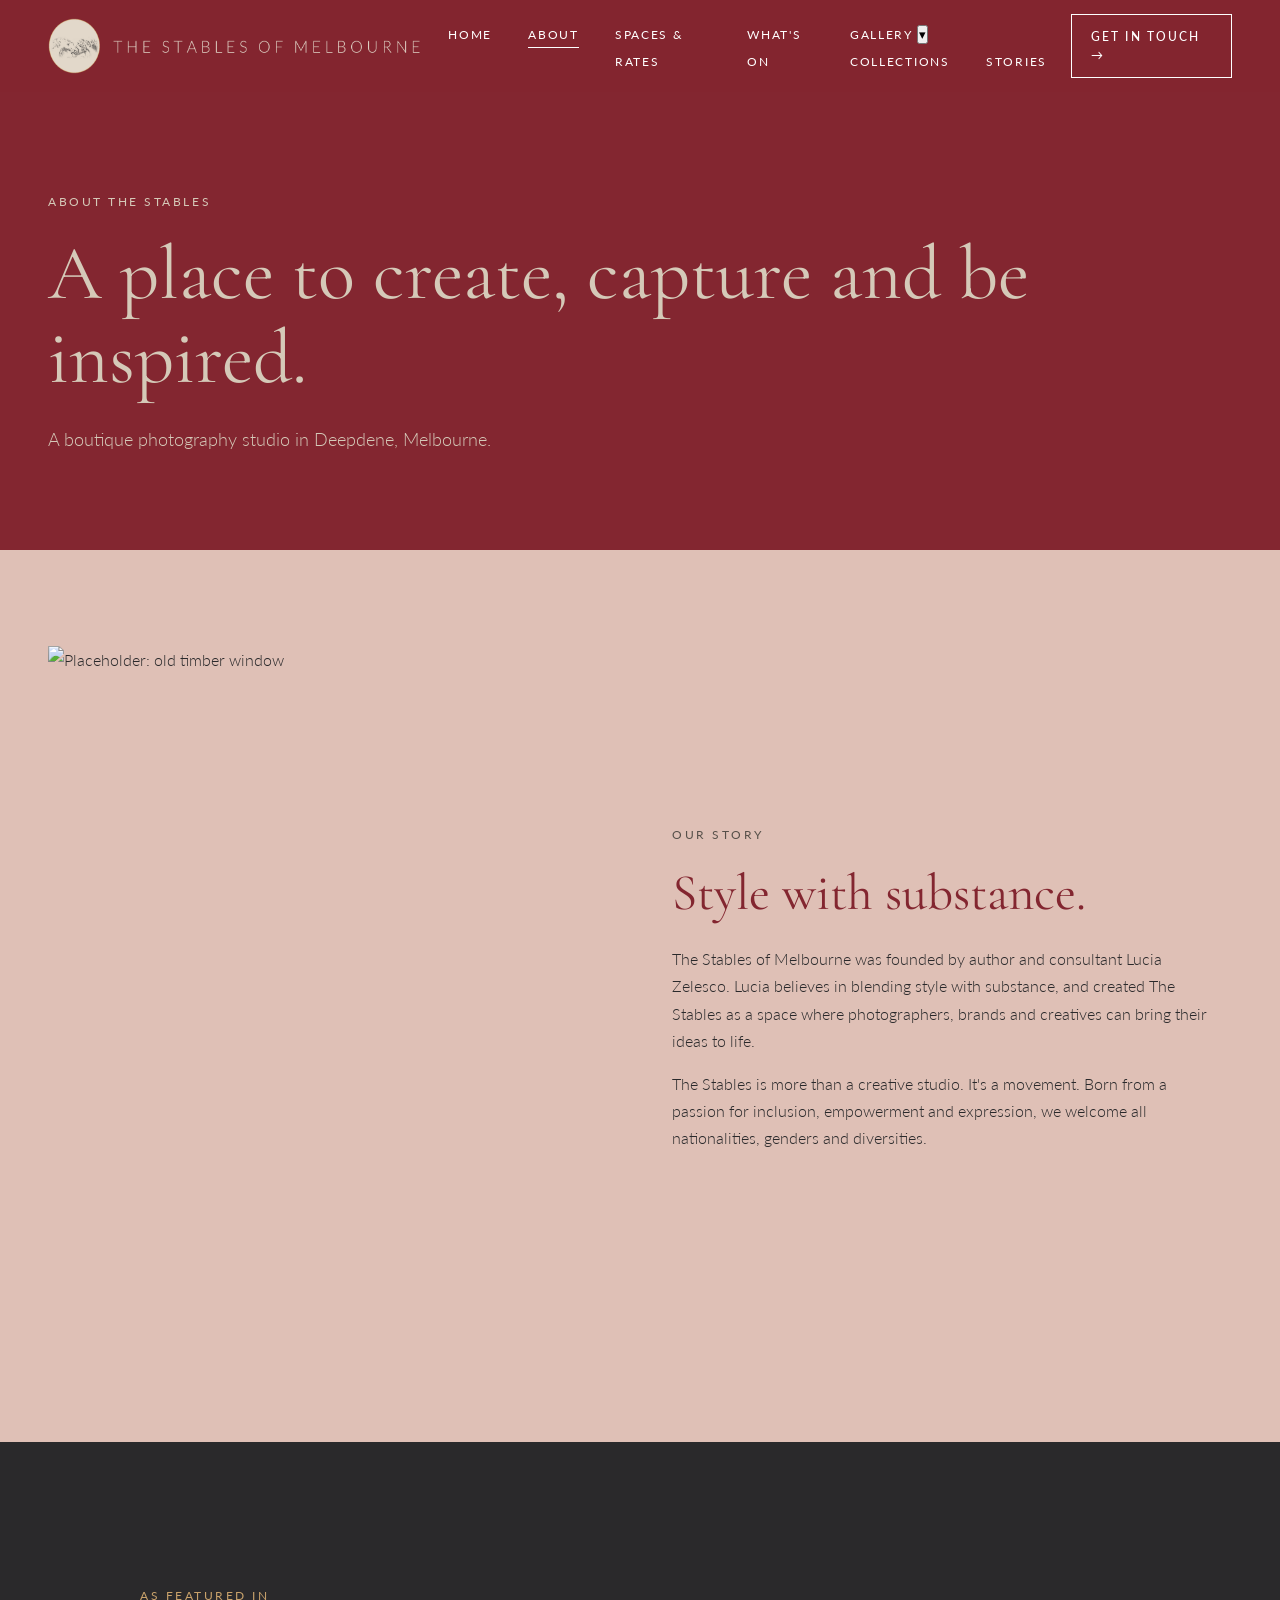
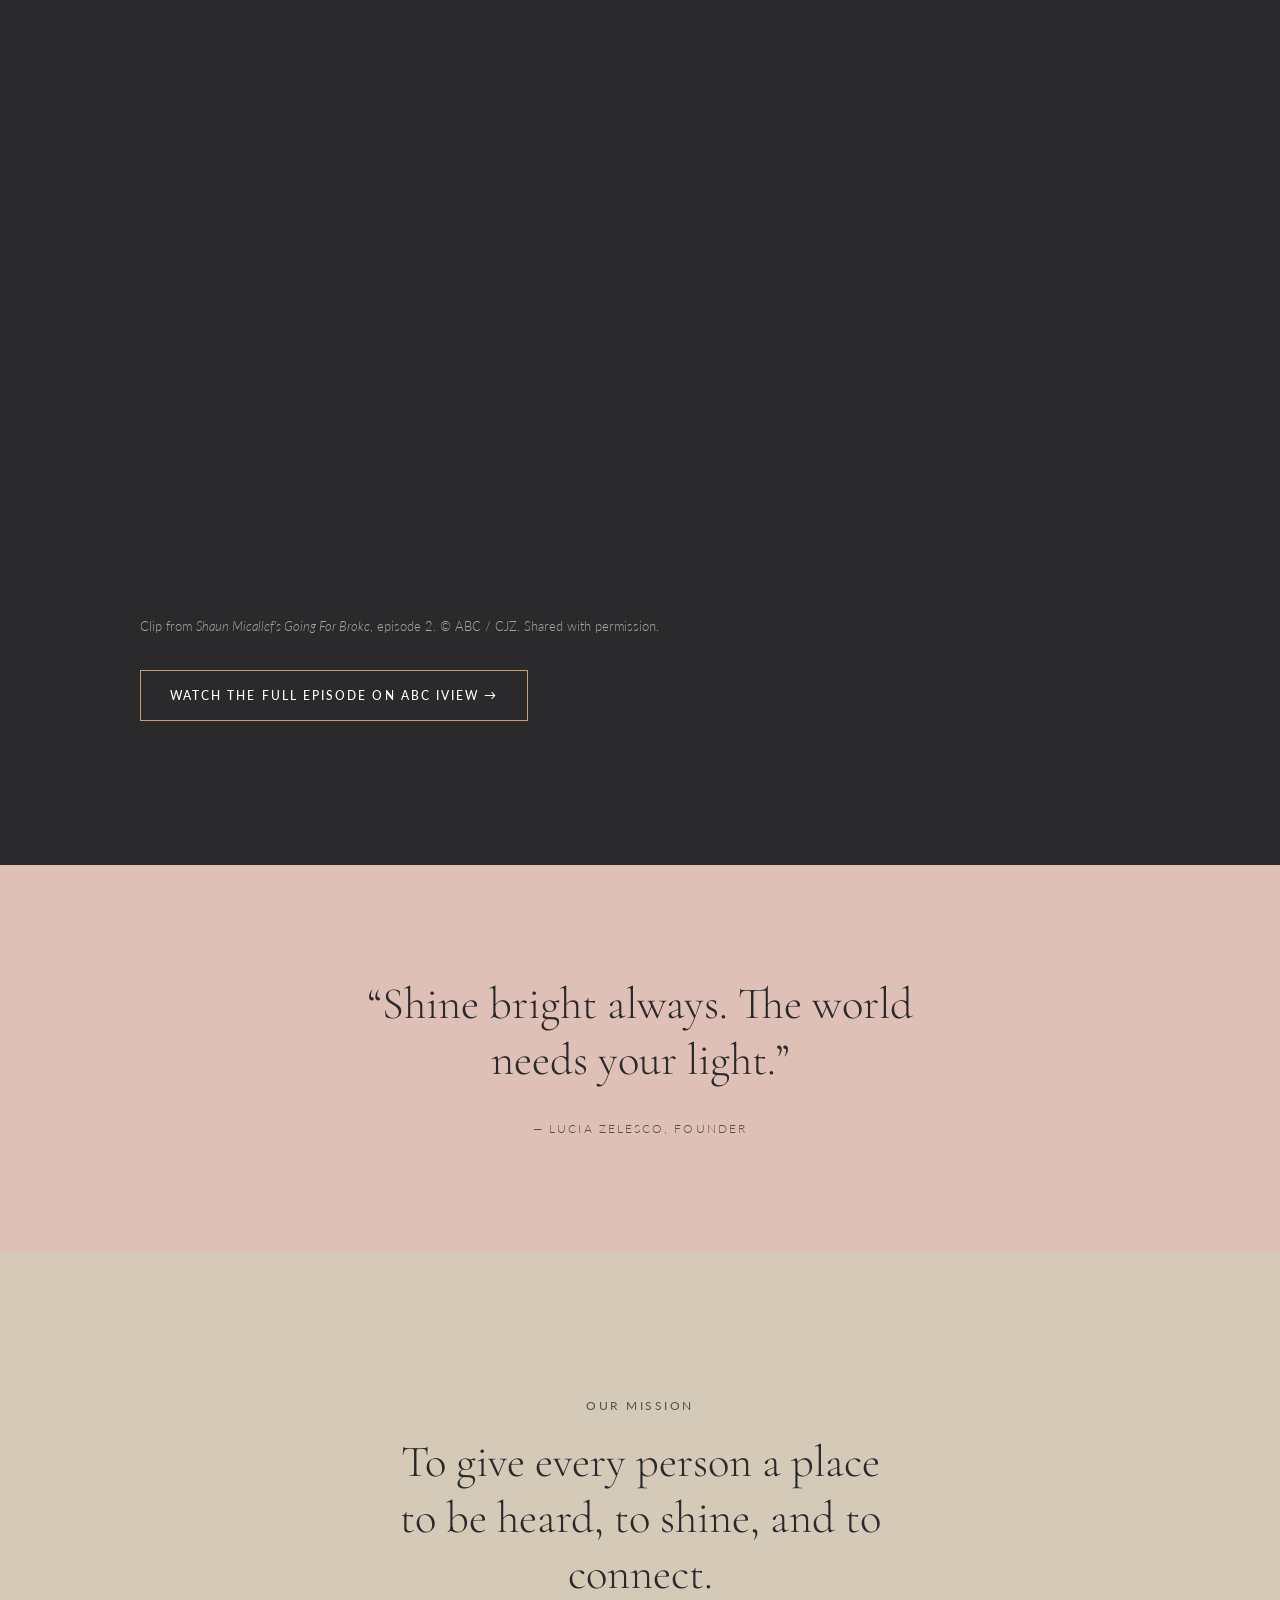
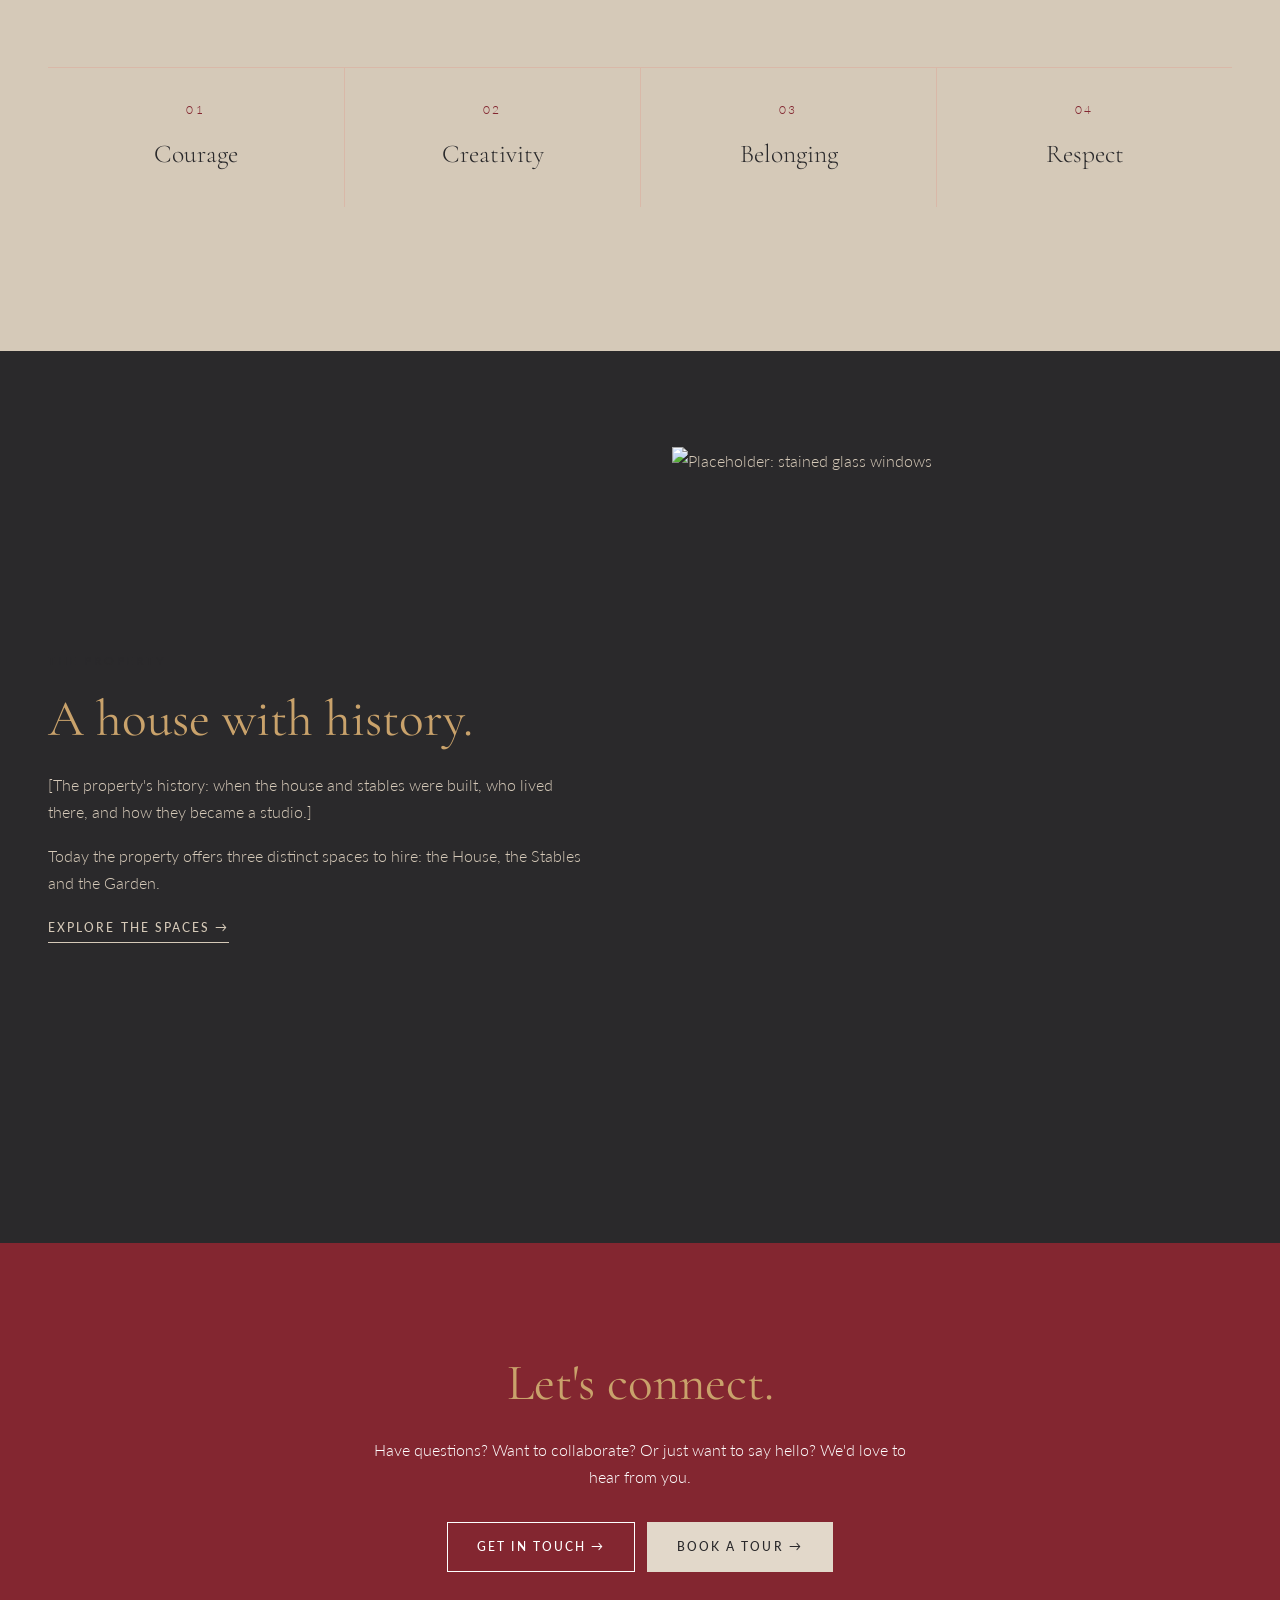
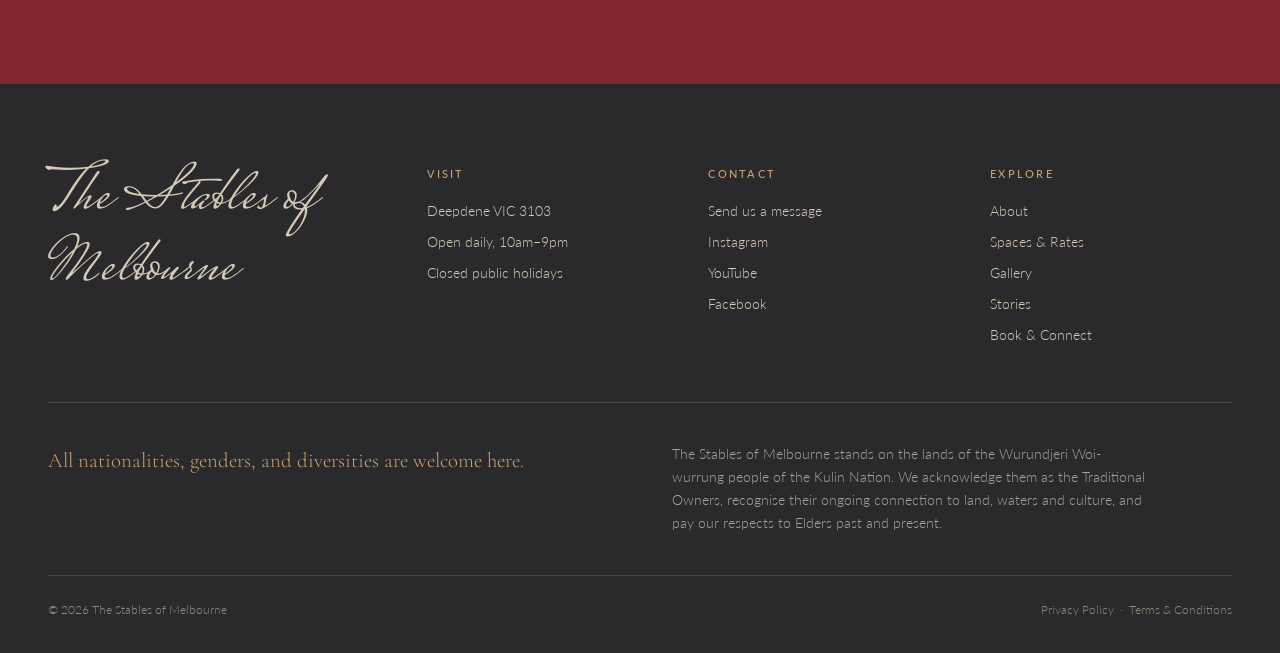
==== commit bb2f3f52: "Publish website ZelescoConsulting/The_Stables_of_Melbourne_final@0a89384bccdea4d46336e9b9a626c269b92" ====
--- a/about.html
+++ b/about.html
@@ -24,7 +24,7 @@
 
   <link rel="preconnect" href="https://fonts.googleapis.com">
   <link rel="preconnect" href="https://fonts.gstatic.com" crossorigin>
-  <link href="https://fonts.googleapis.com/css2?family=Cormorant+Garamond:ital,wght@0,400;0,500;1,400&family=Lato:wght@300;400;700&family=WindSong:wght@400;500&family=Mrs+Saint+Delafielddisplay=swap" rel="stylesheet">
+  <link href="https://fonts.googleapis.com/css2?family=Cormorant+Garamond:ital,wght@0,400;0,500;1,400&family=Lato:wght@300;400;700&family=Mrs+Saint+Delafield&display=swap" rel="stylesheet">
 
   <link rel="stylesheet" href="styles.css">
   <link rel="stylesheet" href="community.css">
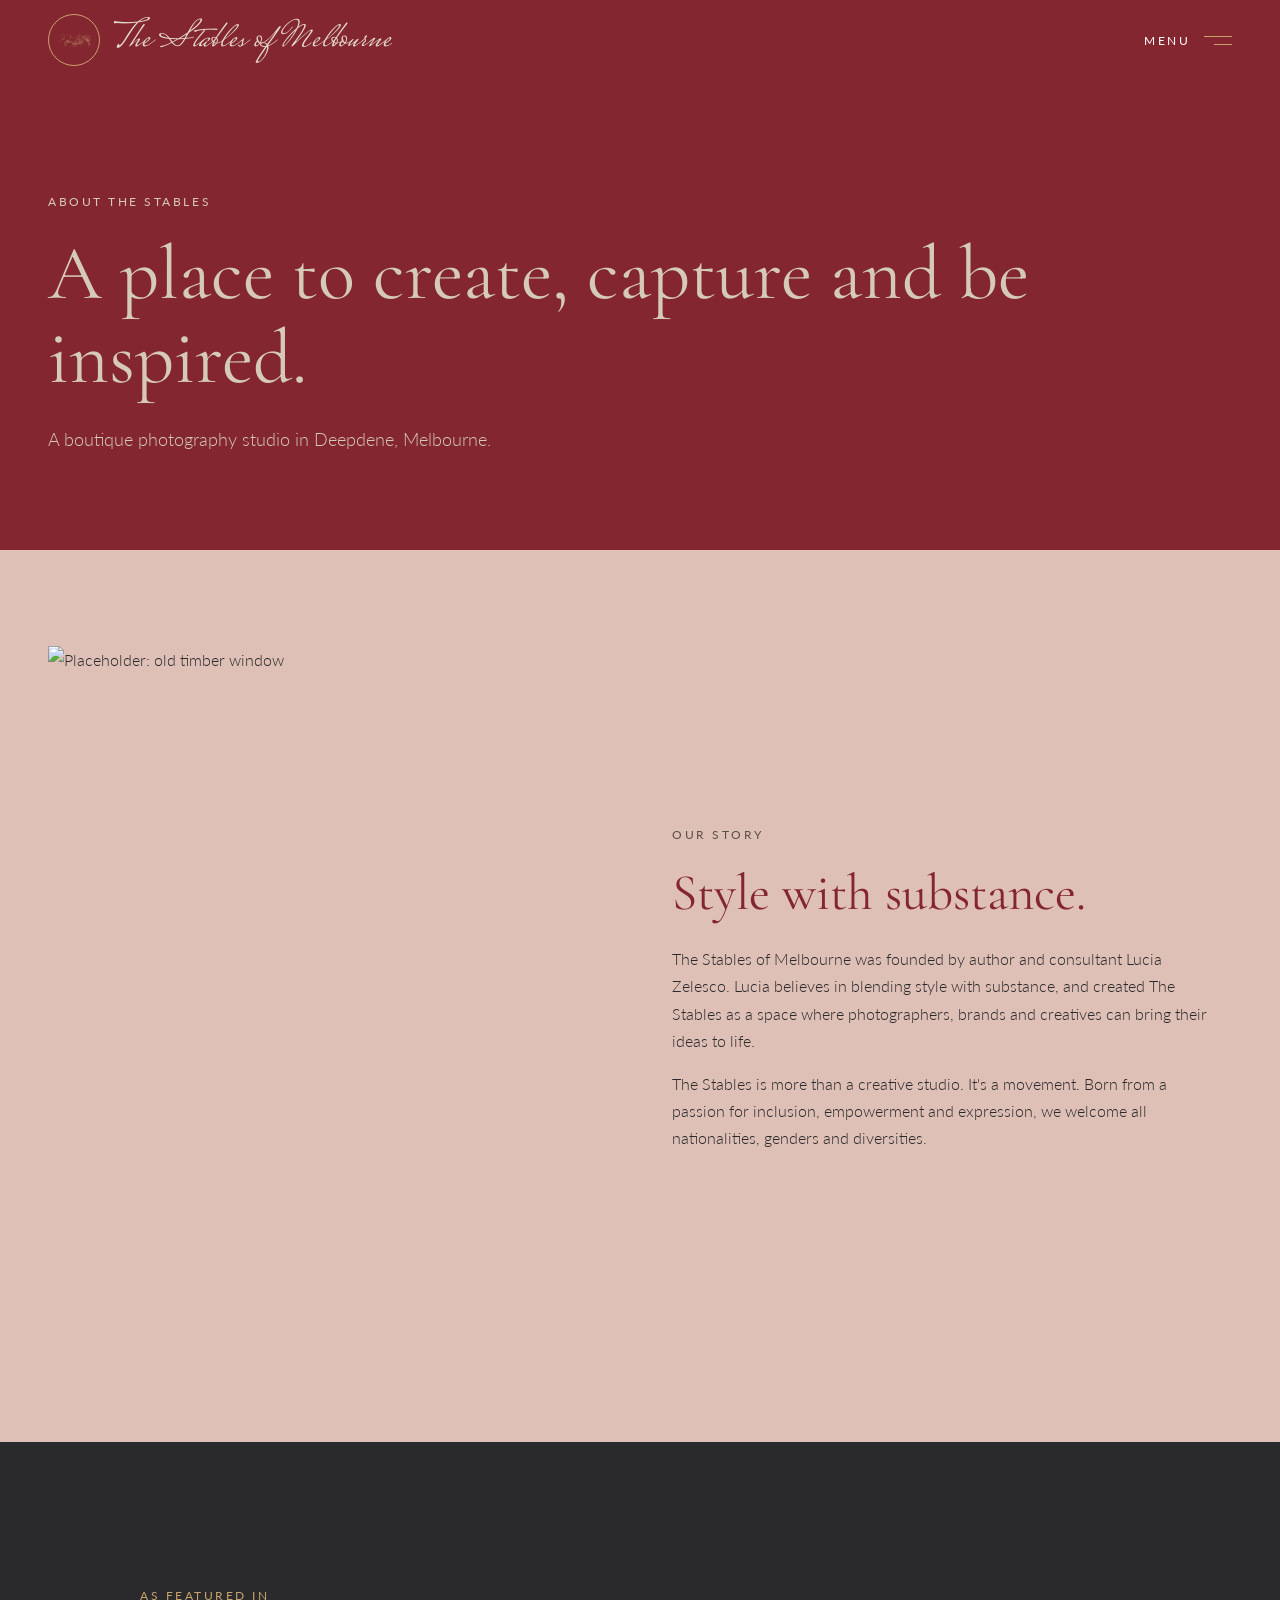
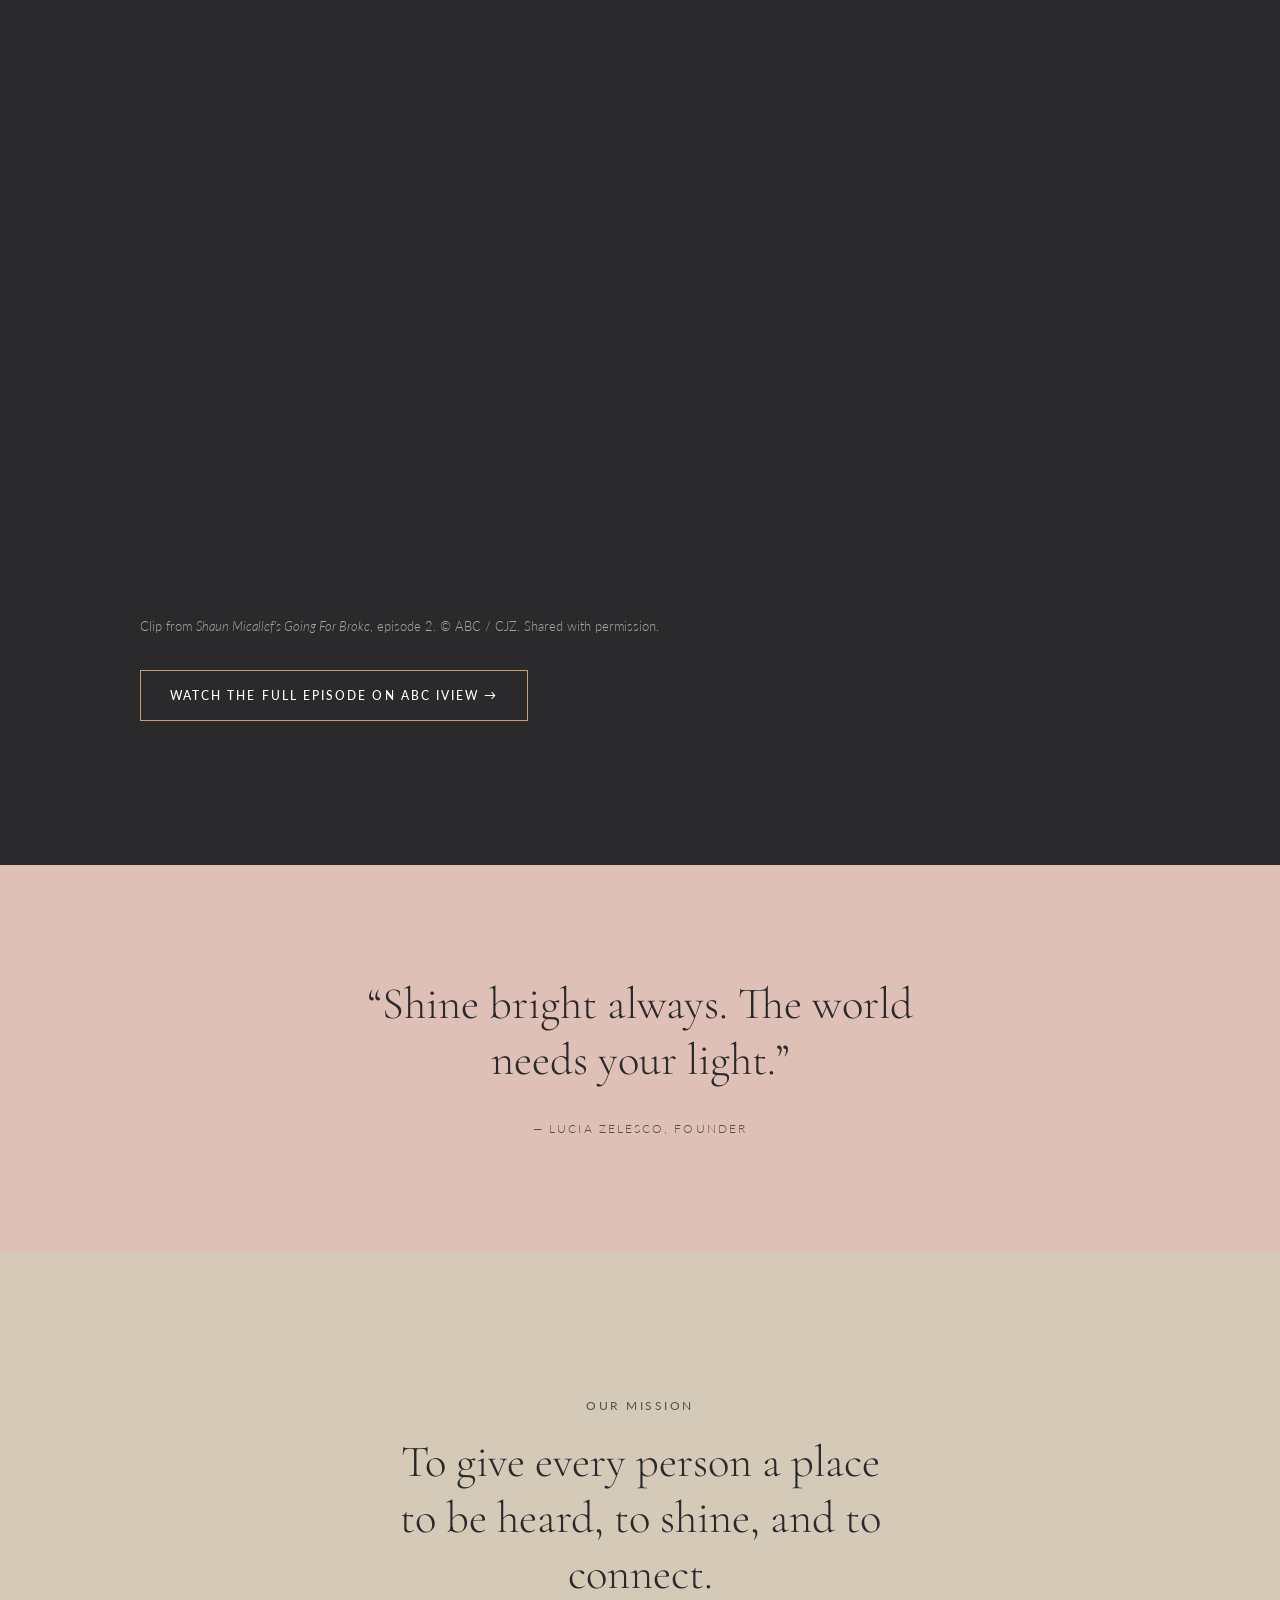
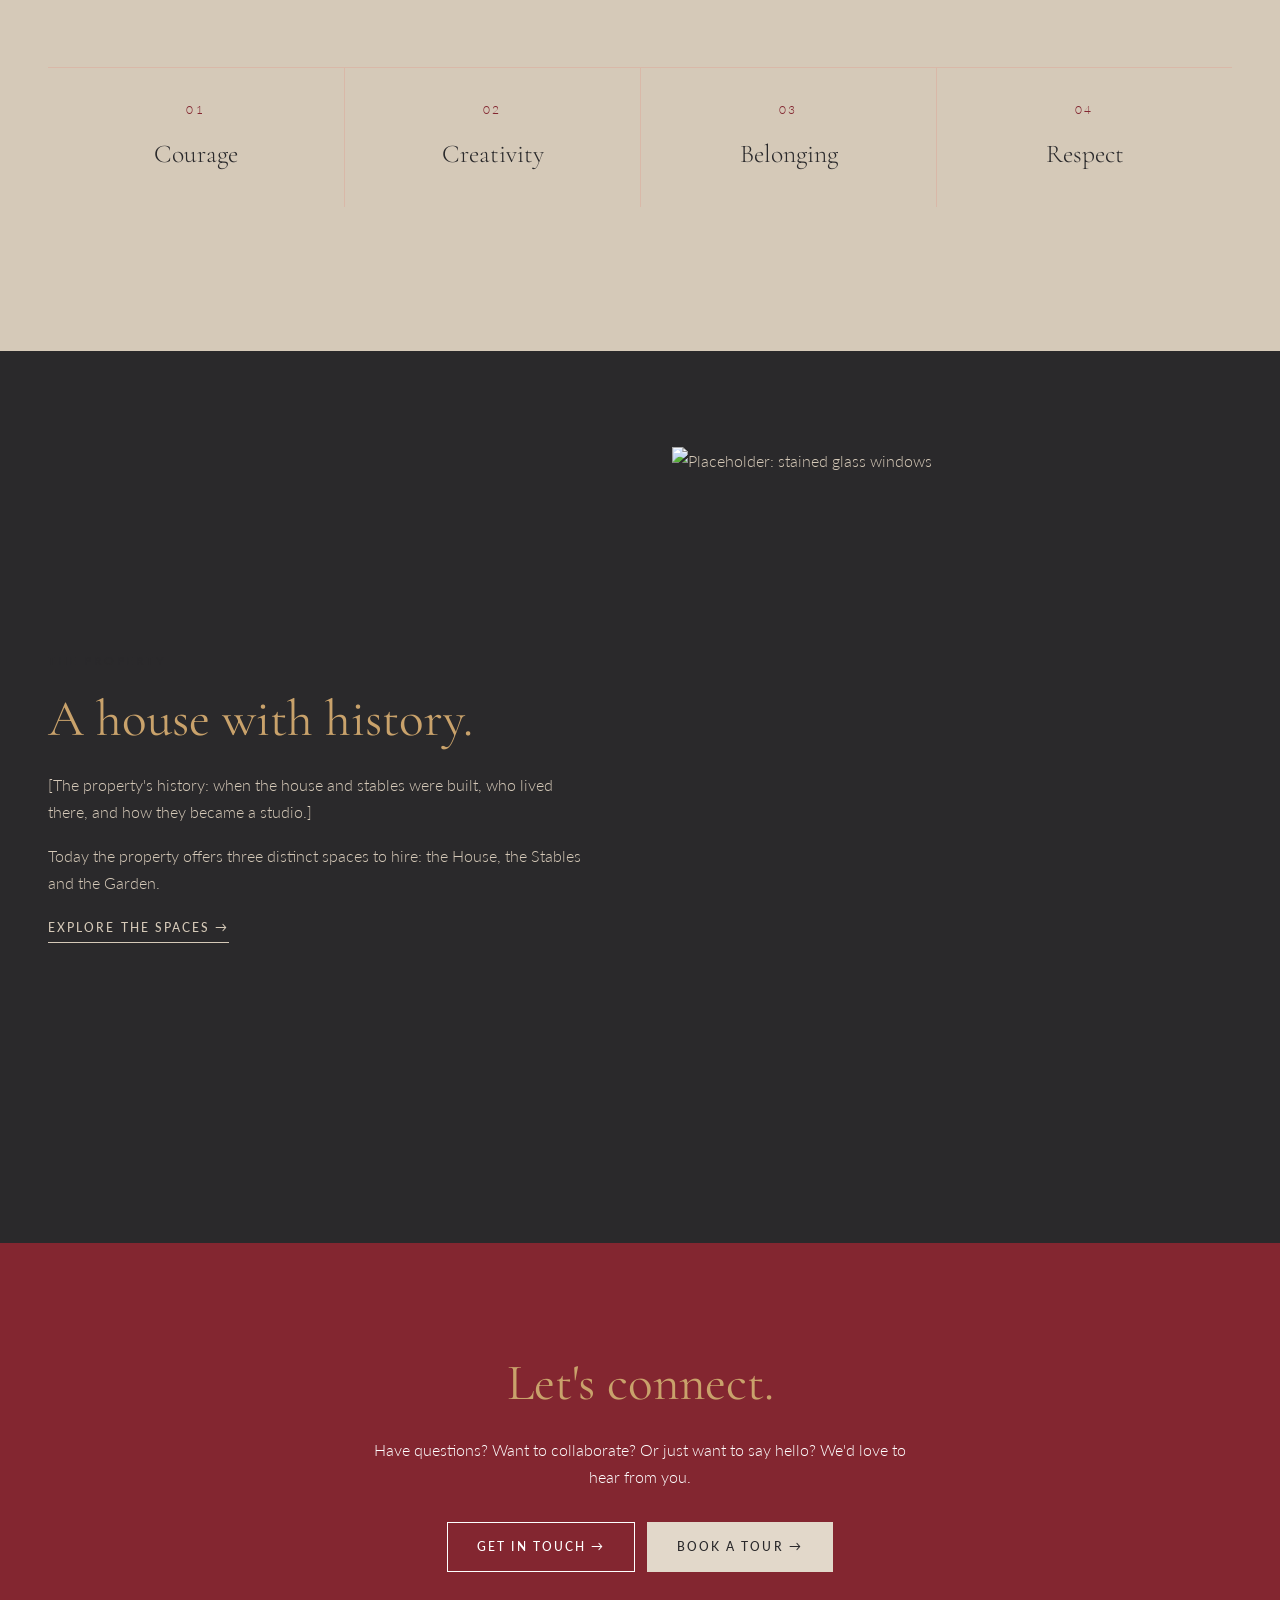
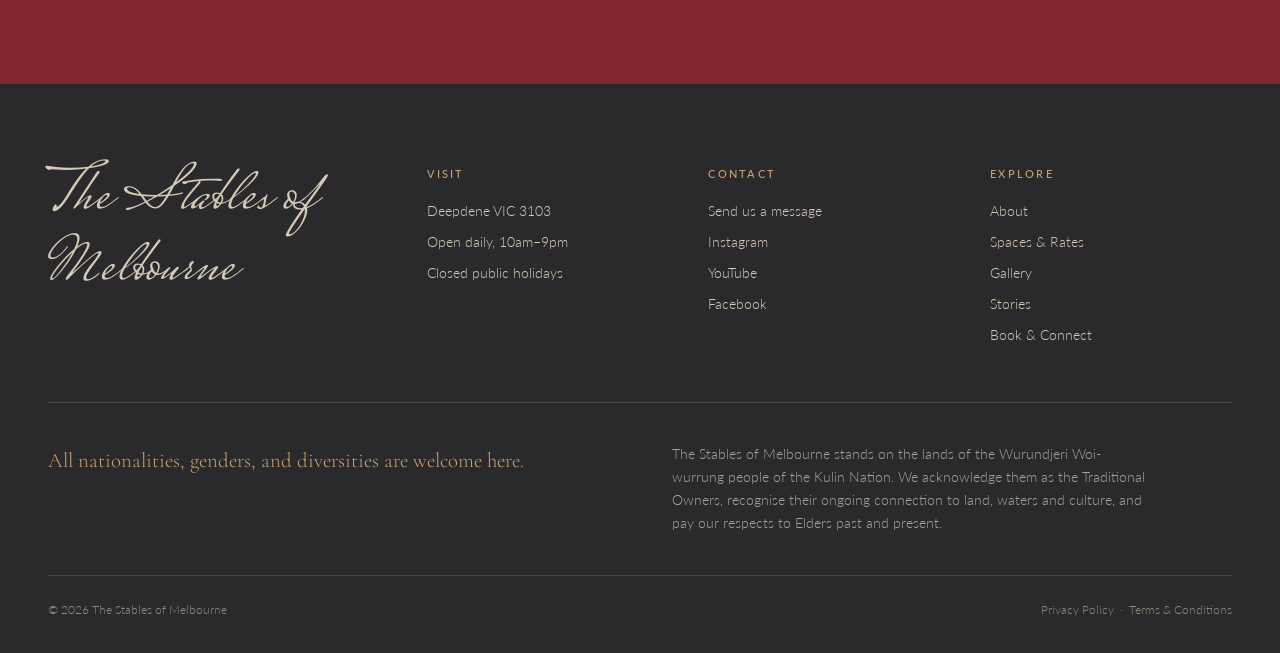
==== commit dd3c5ab9: "Publish website ZelescoConsulting/The_Stables_of_Melbourne_final@3d61cfe4481be353391216932197a79c77f" ====
--- a/about.html
+++ b/about.html
@@ -35,29 +35,19 @@
 
 <body>
 
+  <div class="page-shell">
+
   <header class="site-header">
-    <a href="/" class="logo">
-      <img src="images/logo.png" alt="The Stables of Melbourne" class="logo-image">
+
+    <a href="/" class="brand" aria-label="The Stables of Melbourne, home">
+      <span class="brand-seal" aria-hidden="true"><span class="brand-crest"></span></span>
+      <span class="brand-name">The Stables of Melbourne</span>
     </a>
 
-    <nav class="main-nav">
-      <ul>
-        <li><a href="/">Home</a></li>
-        <li><a href="about" class="active">About</a></li>
-        <li><a href="spaces">Spaces &amp; Rates</a></li>
-        <li><a href="events">What's On</a></li>
-        <li class="has-dropdown">
-          <a href="gallery">Gallery</a>
-          <button class="dropdown-toggle" type="button" aria-expanded="false" aria-label="More in Gallery">&#9662;</button>
-          <ul class="dropdown">
-            <li><a href="gallery">Collections</a></li>
-            <li><a href="stories">Stories</a></li>
-          </ul>
-        </li>
-      </ul>
-    </nav>
-
-    <a href="connect" class="button button-light header-button">Get in touch &rarr;</a>
+    <button class="menu-toggle" type="button" aria-expanded="false" aria-controls="site-menu">
+      <span class="menu-toggle-label">Menu</span>
+      <span class="menu-toggle-lines" aria-hidden="true"><span></span><span></span></span>
+    </button>
   </header>
 
   <main>
@@ -209,10 +199,48 @@
       <p><a href="privacy">Privacy Policy</a> &nbsp;&middot;&nbsp; <a href="terms">Terms &amp; Conditions</a></p>
     </div>
   </footer>
-
-  <script src="script.js">
-</script>
-  <script src="community.js">
+  </div>
+
+  <aside class="site-menu" id="site-menu" aria-label="Site menu" inert>
+    <div class="site-menu-top">
+      <p class="site-menu-label">Menu</p>
+      <button class="menu-close" type="button" aria-label="Close menu">Close <span aria-hidden="true">&times;</span></button>
+    </div>
+
+    <nav class="site-menu-nav" aria-label="Main">
+      <ol>
+        <li><a href="/"><span class="menu-num">01</span>Home</a></li>
+        <li><a href="about" aria-current="page"><span class="menu-num">02</span>About</a></li>
+        <li><a href="spaces"><span class="menu-num">03</span>Spaces &amp; Rates</a></li>
+        <li><a href="events"><span class="menu-num">04</span>What&rsquo;s On</a></li>
+        <li><a href="gallery"><span class="menu-num">05</span>Gallery</a></li>
+        <li><a href="stories"><span class="menu-num">06</span>Stories</a></li>
+
+        <li class="menu-touch">
+          <button class="menu-touch-toggle" type="button" aria-expanded="false" aria-controls="menu-touch-list"><span class="menu-num">07</span>Get in touch<span class="menu-touch-arrow" aria-hidden="true"></span></button>
+          <div class="menu-touch-panel">
+            <ul class="menu-touch-list" id="menu-touch-list">
+              <li><a href="connect#tour">Book a tour</a></li>
+              <li><a href="connect#space">Hire a space</a></li>
+              <li><a href="connect#enquire">Send a message</a></li>
+              <li><a href="connect#subscribe">Join the mailing list</a></li>
+            </ul>
+          </div>
+        </li>
+      </ol>
+    </nav>
+
+    <div class="site-menu-extra">
+      <div>
+        <p class="site-menu-label">Visit</p>
+        <p>Deepdene VIC 3103</p>
+        <p>Open daily, 10am&ndash;9pm</p>
+        <p><a href="https://www.instagram.com/the_stables_of_melbourne/" target="_blank" rel="noopener">Instagram</a></p>
+      </div>
+    </div>
+  </aside>
+
+  <script src="content.js" data-then="script.js community.js">
 </script>
 
 </body>
--- a/styles.css
+++ b/styles.css
@@ -217,8 +217,8 @@
 
   color: var(--color-white);
   background-color: rgba(42, 41, 43, 0.92);
-  backdrop-filter: blur(10px);
-  transition: opacity 0.5s ease, transform 0.5s ease, visibility 0.5s;
+  backdrop-filter: blur(8px);
+  transition: opacity 0.3s ease, transform 0.3s ease, visibility 0.3s;
 }
 
 .logo {
@@ -282,14 +282,14 @@
   position: absolute;
   inset: 0;
   background-color: var(--color-ink);
-  opacity: calc(0.7 + var(--fade, 0) * 0.3);
+  opacity: calc(0.8 + var(--fade, 0) * 0.2);
 }
 
 .hero-title {
   position: relative;
   z-index: 1;
   padding: 0 var(--gutter);
-  opacity: calc(1 - var(--fade, 0) * 1.4);
+  opacity: calc(1 - var(--fade, 0) * 1.0);
   transform: translateY(calc(var(--fade, 0) * -80px));
 }
 
@@ -300,7 +300,7 @@
   font-size: clamp(4.5rem, 13vw, 11rem);
   line-height: 1.15;
   text-transform: none;
-  color: var(--color-white);
+  color: var(--color-cream-dark);
 }
 
 .hero-title h1::after {
--- a/community.css
+++ b/community.css
@@ -162,6 +162,26 @@
 
 :root {
   --menu-width: clamp(400px, 44vw, 560px);
+
+  --menu-bg: #dfc0b6;
+  --menu-text: #2a292b;
+  --menu-soft: #57504a;
+  --menu-label: #57504a;
+  --menu-accent: #832630;
+  --menu-line: rgba(42, 41, 43, 0.18);
+  --menu-backdrop: #dfc0b6;
+}
+
+html[data-menu-tone="dark"] {
+  --menu-accent: #7a5a32;
+}
+
+html[data-menu-tone="wine"] {
+  --menu-accent: #832630;
+}
+
+html[data-menu-tone="light"] {
+  --menu-accent: #a34a52;
 }
 
 .page-shell {
@@ -172,12 +192,12 @@
 html.menu-open,
 html.menu-closing {
   overflow: hidden;
-  background-color: #1c1b1d;
+  background-color: var(--menu-backdrop);
 }
 
 html.menu-open body,
 html.menu-closing body {
-  background-color: #1c1b1d;
+  background-color: var(--menu-backdrop);
 }
 
 html.menu-open .page-shell,
@@ -191,9 +211,28 @@
     cursor: pointer;
   }
 
+  html.menu-open body::before,
+  html.menu-closing body::before {
+    content: "";
+    position: fixed;
+    left: var(--menu-x, 48px);
+    top: var(--menu-ty, 0px);
+    width: var(--menu-card-w, 50vw);
+    height: var(--menu-card-h, 50vh);
+    box-shadow: 0 30px 70px rgba(42, 41, 43, 0.28), 0 0 0 1px rgba(42, 41, 43, 0.1);
+    pointer-events: none;
+    opacity: 0;
+    transition: opacity 0.3s ease;
+  }
+
+  html.menu-open body::before {
+    opacity: 1;
+    transition: opacity 0.4s ease 0.45s;
+  }
+
   html.menu-open .page-shell,
   html.menu-closing .page-shell {
-    clip-path: inset(var(--menu-y, 0px) 0 calc(100% - var(--menu-y, 0px) - 100vh) 0);
+    clip-path: inset(var(--menu-y, 0px) 2px calc(100% - var(--menu-y, 0px) - 100vh) 0);
   }
 }
 
@@ -217,9 +256,8 @@
   box-sizing: border-box;
   padding: 1.6rem 3.5rem 2.5rem;
   overflow-y: auto;
-  background-color: var(--color-ink);
-  border-left: 1px solid rgba(201, 162, 107, 0.35);
-  color: var(--color-cream);
+  background-color: var(--menu-bg);
+  color: var(--menu-text);
   visibility: hidden;
   transform: translateX(100%);
   transition: transform 0.7s cubic-bezier(0.45, 0, 0.2, 1), visibility 0s linear 0.7s;
@@ -242,13 +280,13 @@
   font-size: 0.7rem;
   letter-spacing: 0.22em;
   text-transform: uppercase;
-  color: var(--color-gold);
+  color: var(--menu-label);
 }
 
 .menu-close span {
   font-size: 1.7rem;
   line-height: 1;
-  color: var(--color-gold);
+  color: var(--menu-accent);
 }
 
 .site-menu-nav ol {
@@ -265,61 +303,126 @@
   font-family: var(--font-heading);
   font-size: clamp(2rem, 3.1vw, 2.75rem);
   line-height: 1.14;
-  color: var(--color-cream);
+  color: var(--menu-text);
   text-decoration: none;
   transition: color 0.3s ease;
 }
 
 .menu-num {
+  flex: none;
+  width: 1.6rem;
   font-family: var(--font-body);
   font-size: 0.7rem;
   letter-spacing: 0.2em;
-  color: var(--color-gold);
+  color: var(--menu-label);
 }
 
 .site-menu-nav a:hover,
 .site-menu-nav a:focus-visible,
 .site-menu-nav a[aria-current="page"] {
-  color: var(--color-gold);
-}
-
-.menu-cta {
-  display: flex;
-  align-items: center;
-  justify-content: center;
-  min-height: 52px;
-  margin-top: 2rem;
-  border: 1px solid var(--color-gold);
-  font-size: 0.75rem;
-  letter-spacing: 0.2em;
-  text-transform: uppercase;
-  color: var(--color-cream);
+  color: var(--menu-accent);
+}
+
+.site-menu-nav a[aria-current="page"] {
+  font-style: italic;
+}
+
+.menu-touch-toggle {
+  display: flex;
+  align-items: baseline;
+  gap: 1.1rem;
+  width: 100%;
+  padding: 0.12rem 0;
+  border: 0;
+  background: none;
+  font-family: var(--font-heading);
+  font-size: clamp(2rem, 3.1vw, 2.75rem);
+  line-height: 1.14;
+  text-align: left;
+  color: var(--menu-text);
+  cursor: pointer;
+  transition: color 0.3s ease;
+}
+
+.menu-touch-toggle:hover,
+.menu-touch-toggle:focus-visible,
+.menu-touch.is-open .menu-touch-toggle,
+.menu-touch.is-current .menu-touch-toggle {
+  color: var(--menu-accent);
+}
+
+.menu-touch.is-current .menu-touch-toggle {
+  font-style: italic;
+}
+
+.menu-touch-arrow {
+  align-self: center;
+  width: 0.5rem;
+  height: 0.5rem;
+  margin-left: 0.35rem;
+  border-right: 1.5px solid currentColor;
+  border-bottom: 1.5px solid currentColor;
+  transform: translateY(-25%) rotate(45deg);
+  transition: transform 0.35s ease;
+}
+
+.menu-touch.is-open .menu-touch-arrow {
+  transform: translateY(25%) rotate(-135deg);
+}
+
+.menu-touch-panel {
+  display: grid;
+  grid-template-rows: 0fr;
+  visibility: hidden;
+  transition: grid-template-rows 0.4s ease, visibility 0s linear 0.4s;
+}
+
+.menu-touch.is-open .menu-touch-panel {
+  grid-template-rows: 1fr;
+  visibility: visible;
+  transition: grid-template-rows 0.4s ease, visibility 0s;
+}
+
+.menu-touch-list {
+  min-height: 0;
+  overflow: hidden;
+  margin: 0;
+  padding: 0 0 0 calc(1.6rem + 1.1rem);
+  list-style: none;
+}
+
+.menu-touch-list li:first-child {
+  padding-top: 0.4rem;
+}
+
+.menu-touch-list li:last-child {
+  padding-bottom: 0.3rem;
+}
+
+.site-menu-nav .menu-touch-list a {
+  display: inline-block;
+  padding: 0.2rem 0;
+  font-family: var(--font-heading);
+  font-size: 1.35rem;
+  line-height: 1.3;
+  color: var(--menu-soft);
   text-decoration: none;
-  transition: background-color 0.3s ease, color 0.3s ease;
-}
-
-.menu-cta:hover,
-.menu-cta:focus-visible {
-  background-color: var(--color-gold);
-  color: var(--color-ink);
+  transition: color 0.3s ease, transform 0.3s ease;
+}
+
+.site-menu-nav .menu-touch-list a:hover,
+.site-menu-nav .menu-touch-list a:focus-visible {
+  color: var(--menu-accent);
+  transform: translateX(0.35rem);
 }
 
 .site-menu-extra {
-  display: grid;
-  grid-template-columns: repeat(2, minmax(0, 1fr));
-  gap: 1.5rem;
   margin-top: 2rem;
   padding-top: 1.5rem;
-  border-top: 1px solid rgba(201, 162, 107, 0.35);
+  border-top: 1px solid var(--menu-line);
   font-size: 0.9rem;
   line-height: 1.6;
-  color: #cfc6bb;
-}
-
-.site-menu-extra ul {
-  margin: 0.4rem 0 0;
-  padding: 0;
-  list-style: none;
+  color: var(--menu-soft);
 }
 
 .site-menu-extra p {
@@ -331,13 +434,15 @@
 }
 
 .site-menu-extra a {
-  color: var(--color-cream);
-  text-decoration: none;
+  color: var(--menu-text);
+  text-decoration: underline;
+  text-decoration-color: var(--menu-line);
+  text-underline-offset: 3px;
 }
 
 .site-menu-extra a:hover,
 .site-menu-extra a:focus-visible {
-  color: var(--color-gold);
+  color: var(--menu-accent);
 }
 
 @media (min-width: 701px) and (max-width: 1000px) {
@@ -346,7 +451,6 @@
   }
 
   .site-menu-extra {
-    gap: 1rem;
     font-size: 0.85rem;
   }
 }
@@ -357,9 +461,12 @@
   }
 
   .site-menu-nav ol,
-  .menu-cta,
   .site-menu-extra {
     margin-top: 1.25rem;
+  }
+
+  .menu-touch-toggle {
+    font-size: 2rem;
   }
 }
 
@@ -369,7 +476,8 @@
     width: auto;
     padding: 1.1rem 1.5rem 1.75rem;
     border-left: 0;
-    background-color: rgba(42, 41, 43, 0.96);
+    box-shadow: none;
+    background-color: rgba(223, 192, 182, 0.97);
     opacity: 0;
     transform: none;
     transition: opacity 0.4s ease, visibility 0s linear 0.4s;
@@ -377,9 +485,9 @@
 
   @supports ((-webkit-backdrop-filter: blur(1px)) or (backdrop-filter: blur(1px))) {
     .site-menu {
-      background-color: rgba(42, 41, 43, 0.86);
-      -webkit-backdrop-filter: blur(12px);
-              backdrop-filter: blur(12px);
+      background-color: rgba(223, 192, 182, 0.86);
+      -webkit-backdrop-filter: blur(14px);
+              backdrop-filter: blur(14px);
     }
   }
 
@@ -392,12 +500,11 @@
     margin-top: 1.5rem;
   }
 
-  .site-menu-nav a {
+  .site-menu-nav a,
+  .menu-touch-toggle {
     font-size: 2.15rem;
-    color: #f3ece2;
-  }
-
-  .menu-cta,
+  }
+
   .site-menu-extra {
     margin-top: 1.5rem;
   }
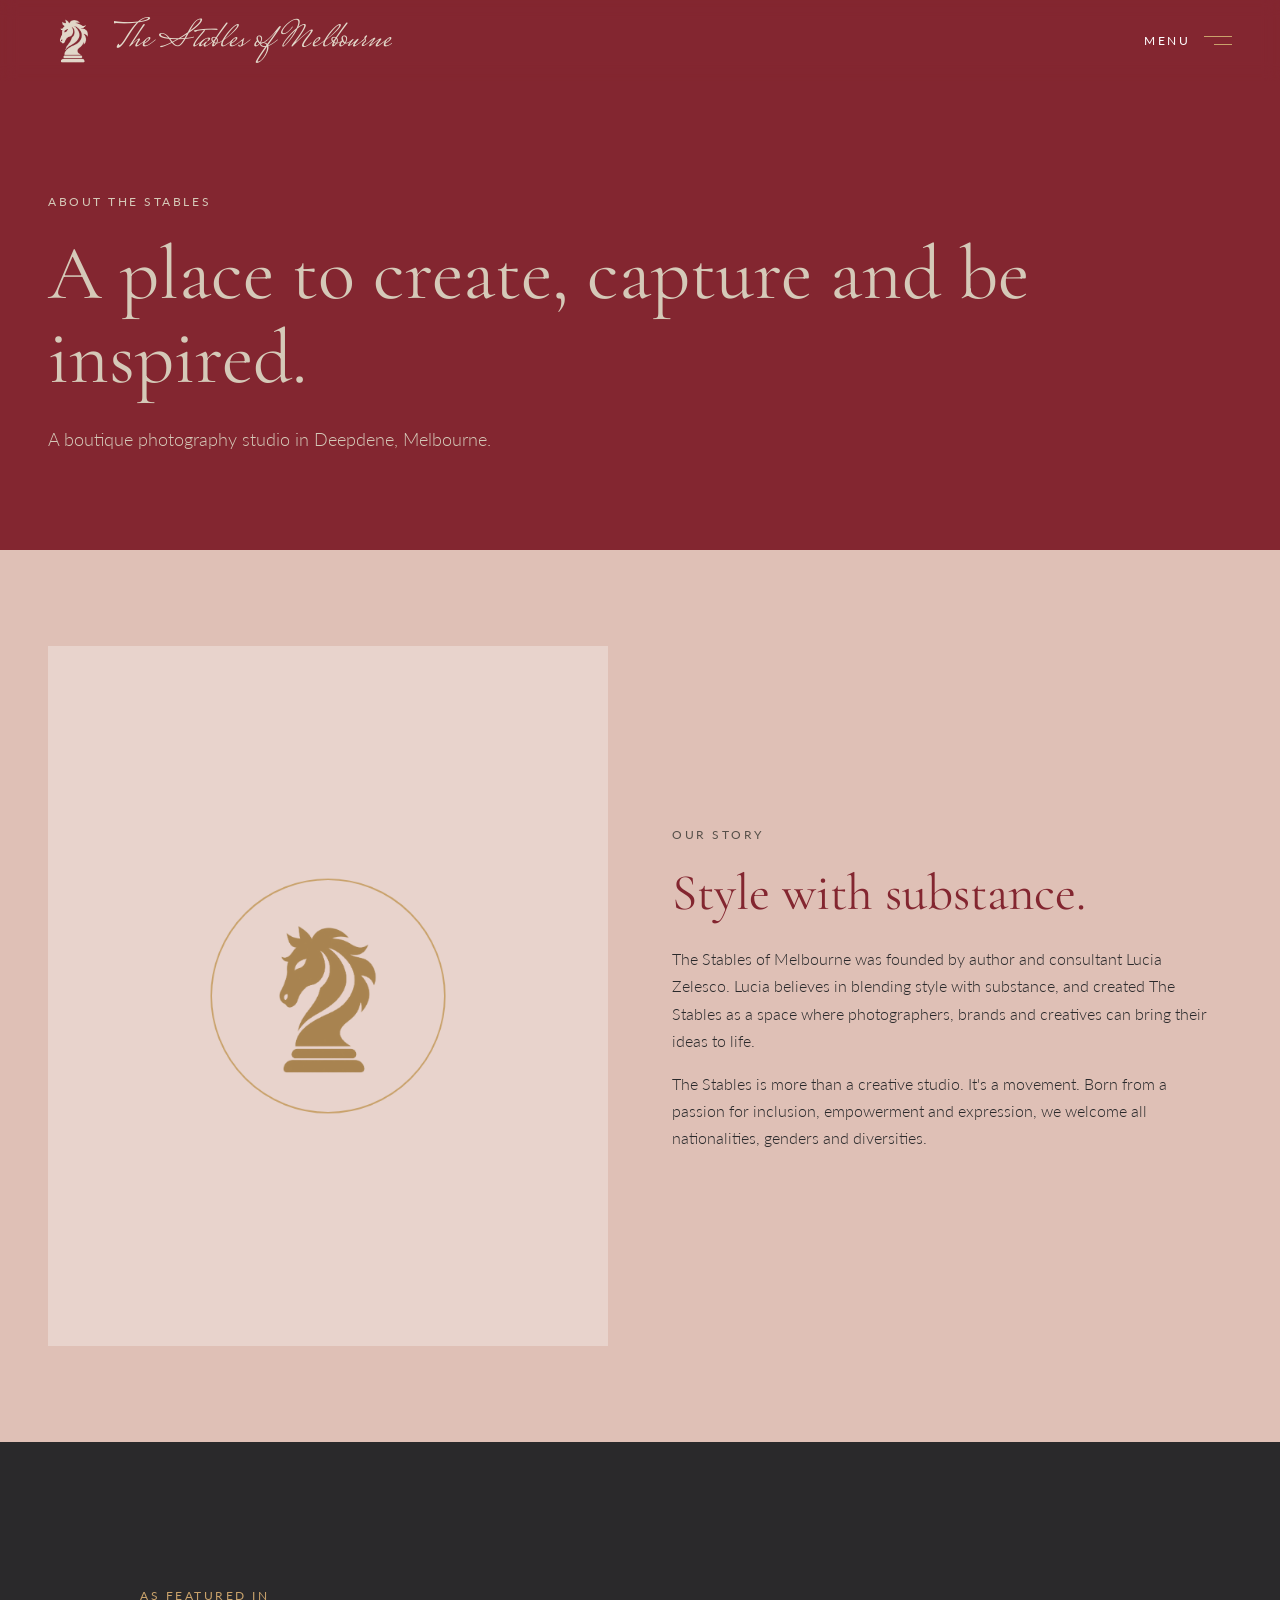
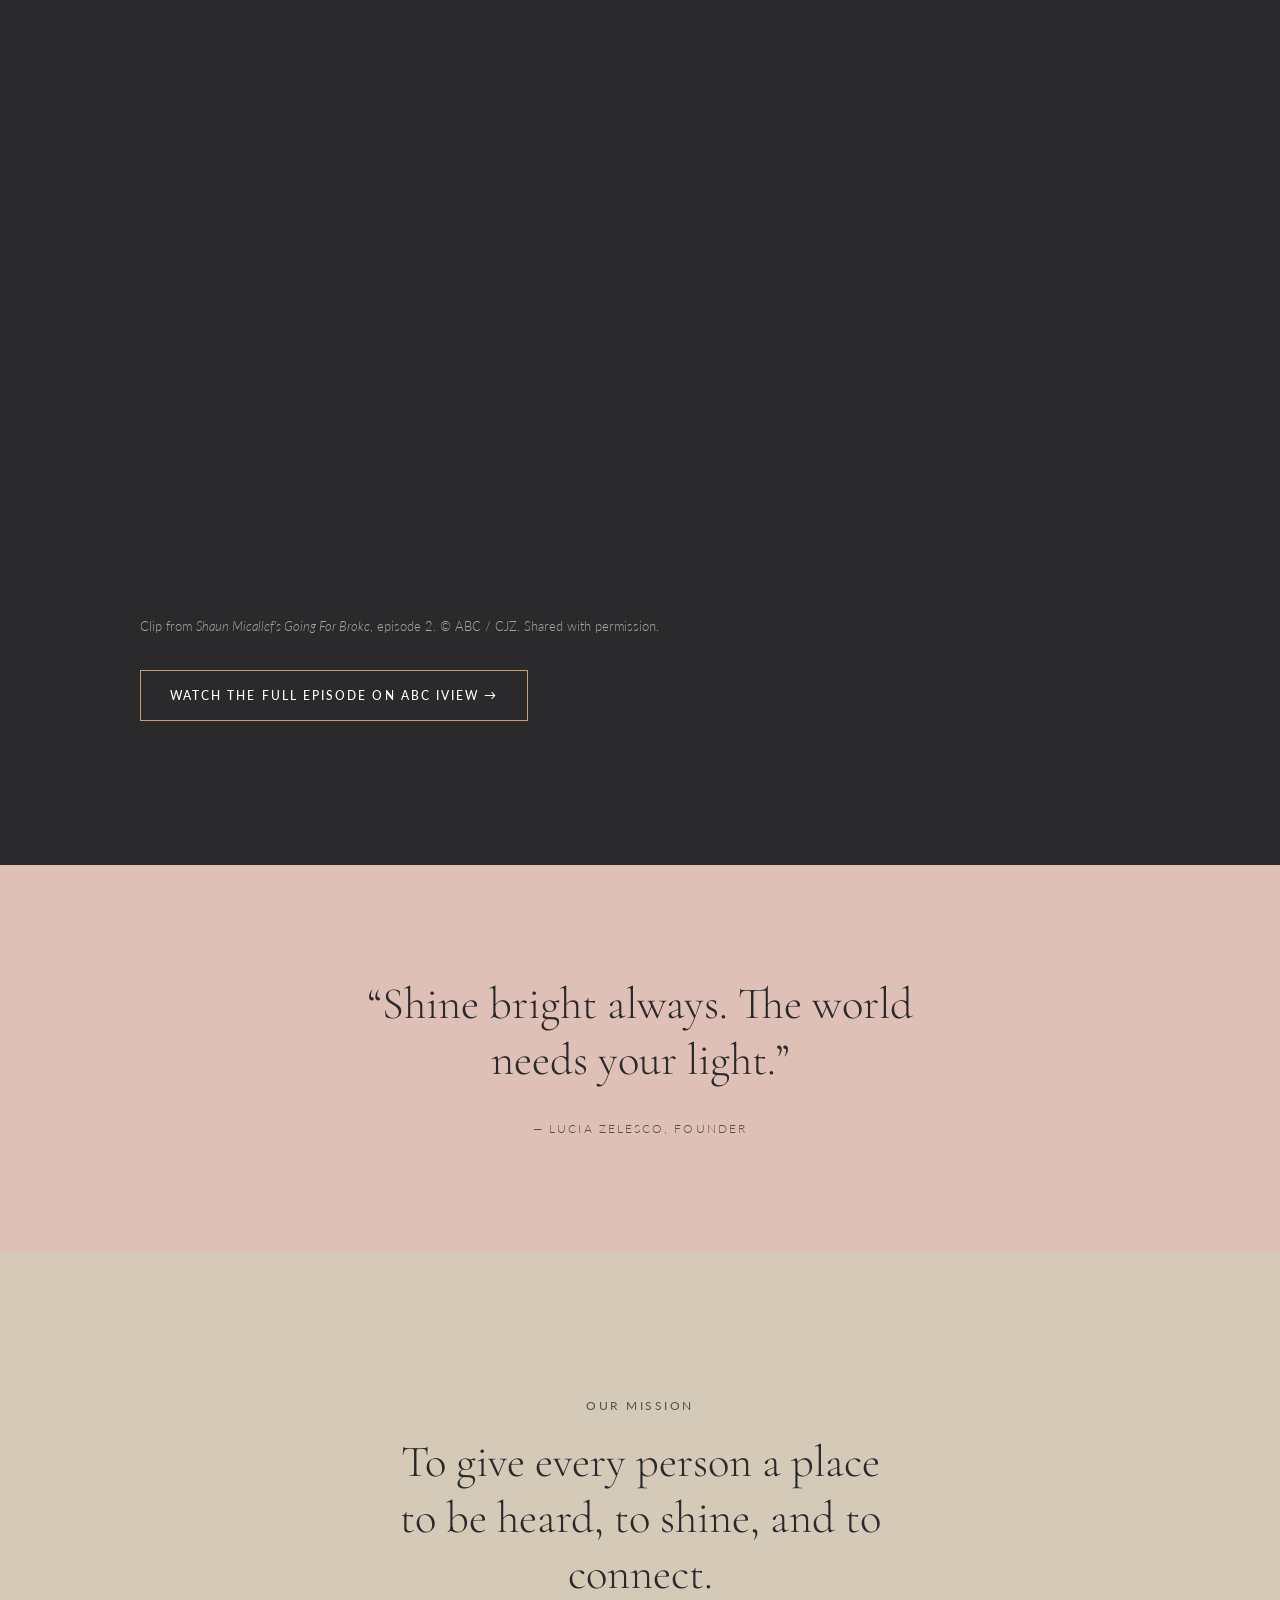
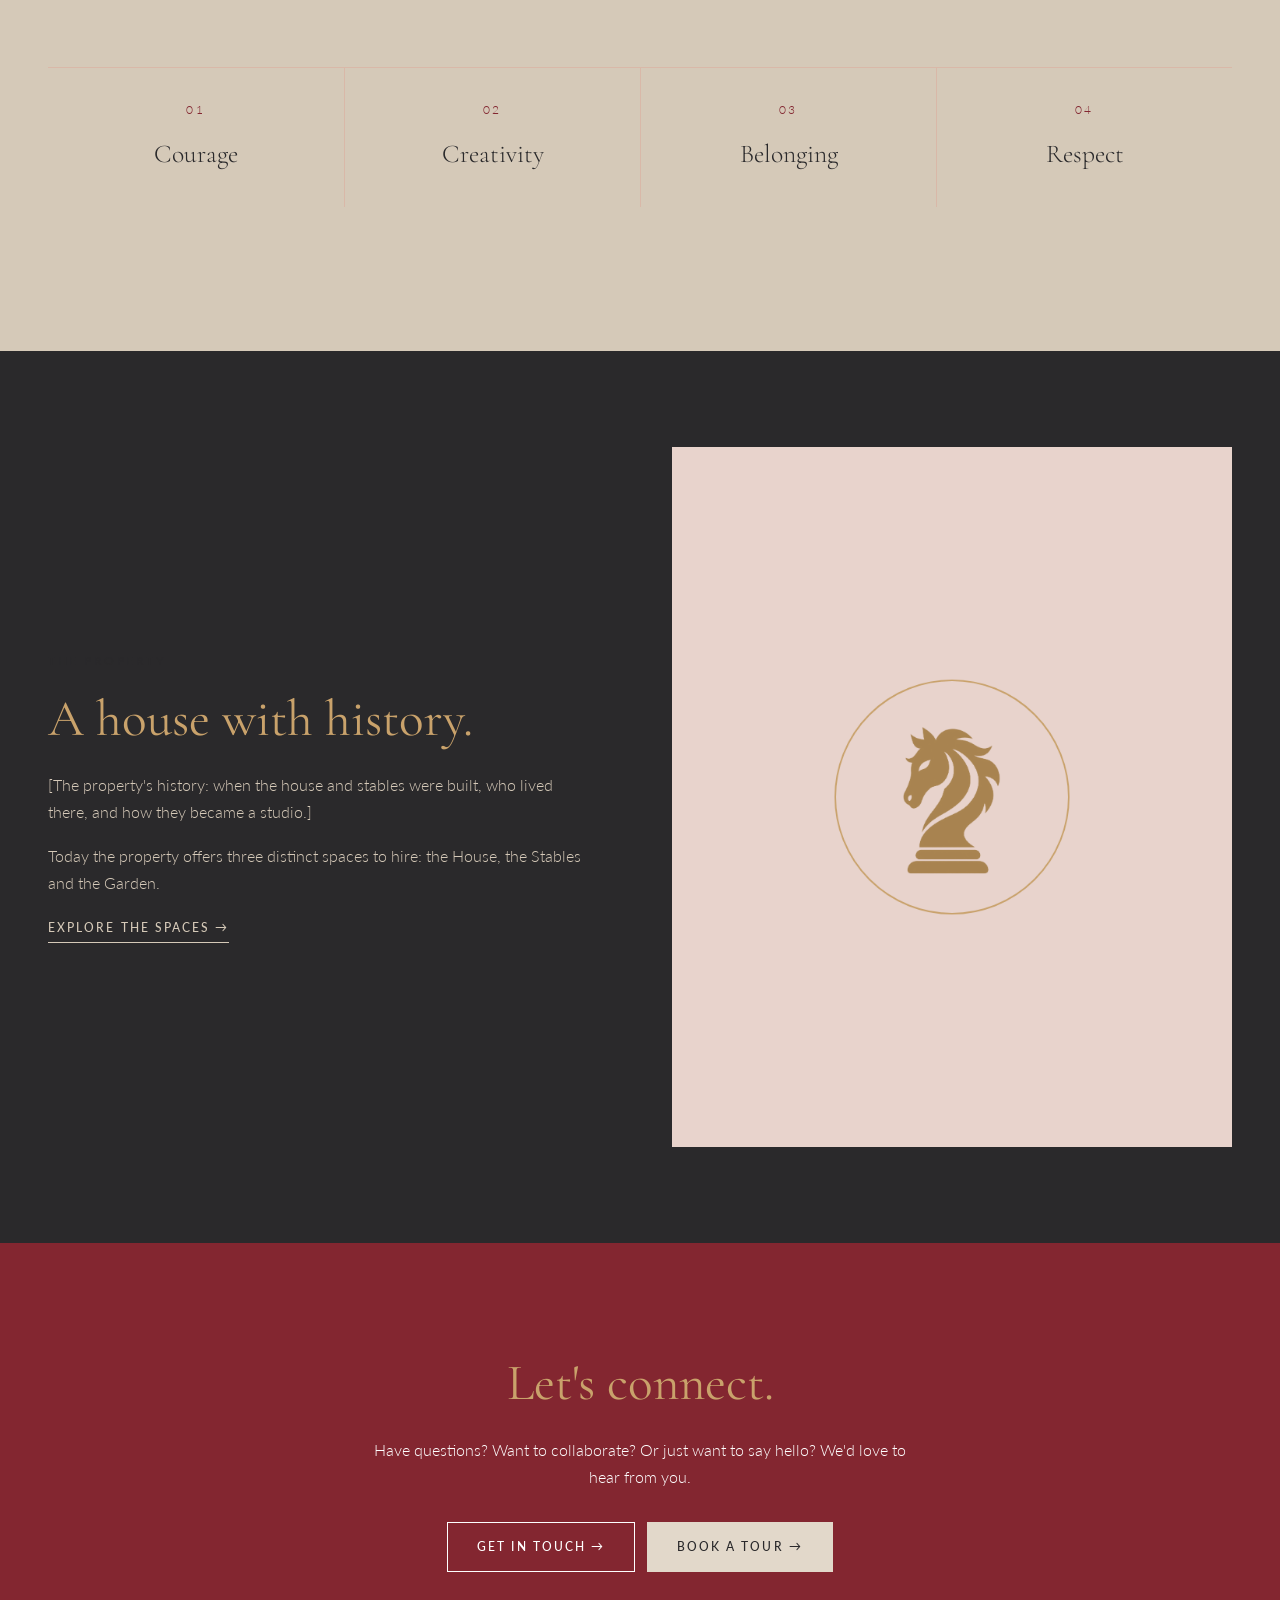
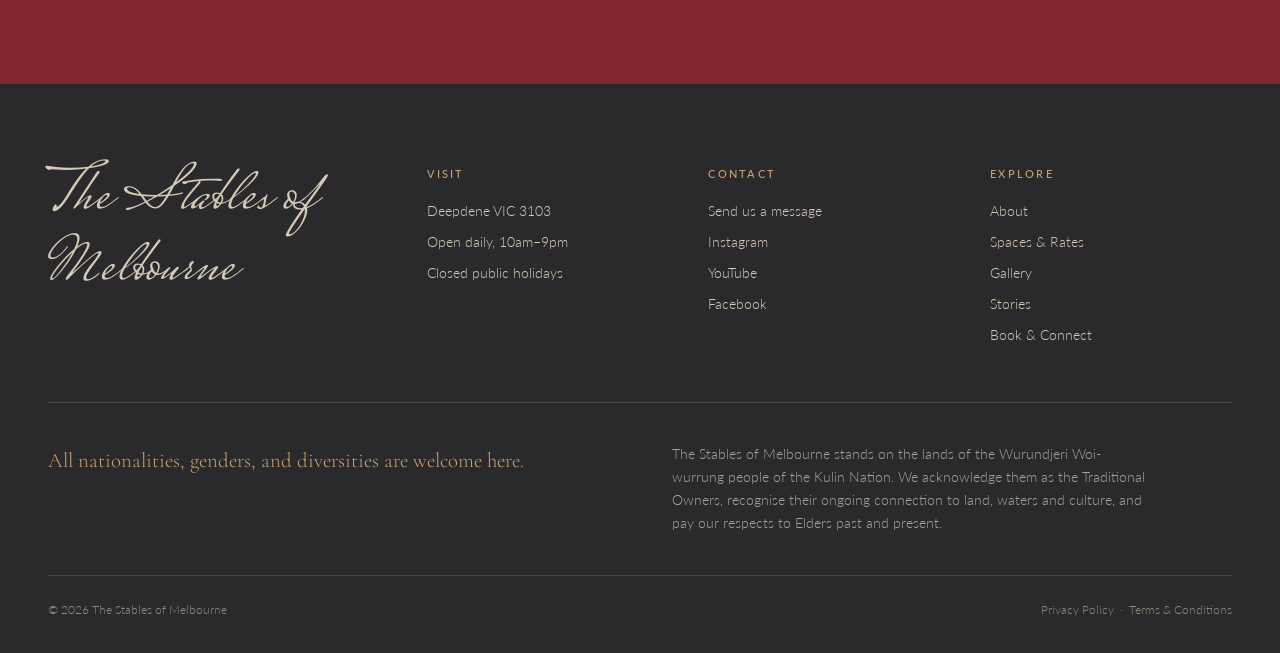
==== commit c92777a7: "Publish website ZelescoConsulting/The_Stables_of_Melbourne_final@59deabcfc568a03d7b7052b066716ac3764" ====
--- a/about.html
+++ b/about.html
@@ -5,9 +5,9 @@
   <meta charset="UTF-8">
   <meta name="viewport" content="width=device-width, initial-scale=1.0">
   <title>About | The Stables of Melbourne</title>
-  <link rel="icon" href="/favicon.ico" sizes="48x48">
-  <link rel="icon" href="/images/icon-192.png" type="image/png" sizes="192x192">
-  <link rel="apple-touch-icon" href="/images/apple-touch-icon.png">
+  <link rel="icon" href="/favicon.ico?v=stables-horse" sizes="16x16 32x32 48x48">
+  <link rel="icon" href="/images/icon-192.png?v=stables-horse" type="image/png" sizes="192x192">
+  <link rel="apple-touch-icon" href="/images/apple-touch-icon.png?v=stables-horse">
   <meta name="description" content="The story of The Stables of Melbourne, a heritage photography studio in Deepdene founded by Lucia Zelesco.">
 
   <link rel="canonical" href="https://www.thestablesofmelbourne.com/about">
--- a/community.css
+++ b/community.css
@@ -1,5 +1,5 @@
 :root {
-  --crest: url("images/crest-brass.png");
+  --crest: url("images/stables-logo.png");
   --font-logo: "Mrs Saint Delafield", cursive;
 }
 
@@ -24,8 +24,6 @@
   display: block;
   flex: none;
   aspect-ratio: 1;
-  border: 1px solid currentColor;
-  border-radius: 50%;
   box-sizing: border-box;
   color: var(--color-gold);
   transition: color 0.25s ease;
@@ -35,8 +33,8 @@
   position: absolute;
   left: 50%;
   top: 50%;
-  width: 76%;
-  aspect-ratio: 900 / 320;
+  width: 100%;
+  aspect-ratio: 1;
   transform: translate(-50%, -50%);
   background-color: currentColor;
   -webkit-mask: var(--crest) center / contain no-repeat;
@@ -65,8 +63,6 @@
   overflow: hidden;
   text-overflow: ellipsis;
   font-size: 2.35rem;
-  color: var(--color-cream);
-  transition: color 0.25s ease;
 }
 
 .menu-toggle,
@@ -151,6 +147,17 @@
   color: var(--color-ink);
 }
 
+.site-header .brand-seal,
+.site-header .brand-name {
+  color: var(--color-gold);
+  transition: color 0.35s ease;
+}
+
+.site-header[data-tone="wine"] .brand-seal,
+.site-header[data-tone="wine"] .brand-name {
+  color: var(--color-cream);
+}
+
 .site-header[data-tone="light"] .brand-seal,
 .site-header[data-tone="light"] .brand-name {
   color: var(--color-ink);
@@ -182,6 +189,62 @@
 
 html[data-menu-tone="light"] {
   --menu-accent: #a34a52;
+}
+
+.scroll-ring {
+  --ring-size: 105.6px;
+  --ring-radius: -44px;
+  position: fixed;
+  right: max(24px, env(safe-area-inset-right));
+  bottom: max(24px, env(safe-area-inset-bottom));
+  z-index: 8;
+  width: var(--ring-size);
+  height: var(--ring-size);
+  border-radius: 50%;
+  background: transparent;
+  color: #C9A26B;
+  cursor: pointer;
+}
+
+.scroll-ring:focus-visible {
+  outline: 2px solid currentColor;
+  outline-offset: 4px;
+}
+
+.scroll-ring-text {
+  position: absolute;
+  inset: 0;
+  visibility: hidden;
+  font-family: var(--font-heading);
+  font-size: 12px;
+  font-weight: 700;
+  line-height: 1;
+  text-transform: uppercase;
+}
+
+.scroll-ring-text.is-ready { visibility: visible; }
+
+.scroll-ring-char {
+  position: absolute;
+  top: 50%;
+  left: 50%;
+  white-space: pre;
+  transform: translate(-50%, -50%)
+    rotate(calc(360deg / var(--char-count) * var(--char-index)))
+    translateY(var(--ring-radius));
+}
+
+html.menu-open .scroll-ring,
+html.menu-closing .scroll-ring { visibility: hidden; }
+
+@media (max-width: 500px) {
+  .scroll-ring {
+    --ring-size: 80px;
+    --ring-radius: -32.8px;
+    right: max(16px, env(safe-area-inset-right));
+    bottom: max(16px, env(safe-area-inset-bottom));
+  }
+  .scroll-ring-text { font-size: 6.4px; }
 }
 
 .page-shell {
@@ -581,8 +644,8 @@
 }
 
 .home .hero::after {
-  -webkit-backdrop-filter: blur(4px);
-          backdrop-filter: blur(4px);
+  -webkit-backdrop-filter: blur(8px);
+          backdrop-filter: blur(8px);
 }
 
 .hero {
@@ -1093,8 +1156,7 @@
   margin-bottom: 4rem;
 }
 
-.ev-card,
-.ev-spacer {
+.ev-card {
   flex: 1 1 0;
   min-width: 0;
   transition: flex 0.75s cubic-bezier(0.2, 0.7, 0.2, 1);
@@ -1104,8 +1166,7 @@
   display: flex;
 }
 
-.ev-row.has-open .ev-card,
-.ev-row.has-open .ev-spacer {
+.ev-row.has-open .ev-card {
   flex: 0.55 1 0;
 }
 
@@ -1116,6 +1177,365 @@
 .ev-media {
   flex: 1 1 0;
   min-width: 0;
+}
+
+.past-events .section-head {
+  display: flex;
+  justify-content: space-between;
+  align-items: flex-end;
+  gap: 2rem;
+}
+
+.album-switcher .event-switch {
+  border-color: rgba(244, 240, 233, 0.6);
+  color: var(--color-cream);
+}
+
+.album-switcher .event-switch:hover,
+.album-switcher .event-switch:focus-visible {
+  background-color: var(--color-cream);
+  color: var(--color-ink);
+}
+
+.album-switcher .event-counter {
+  color: rgba(244, 240, 233, 0.75);
+}
+
+.album-grid.album-carousel {
+  display: block;
+}
+
+.album-carousel .album {
+  display: none;
+  grid-template-columns: 1.3fr 1fr;
+  gap: 4rem;
+  align-items: center;
+}
+
+.album-carousel .album.is-current {
+  display: grid;
+  animation: event-in 0.6s ease both;
+}
+
+.album-carousel .album-cover {
+  margin-bottom: 0;
+}
+
+.album-carousel .album-cover-button {
+  display: block;
+}
+
+.album-strip {
+  display: grid;
+  grid-template-columns: repeat(4, 1fr);
+  gap: 0.75rem;
+  margin-top: 0.75rem;
+}
+
+.album-thumb {
+  position: relative;
+  overflow: hidden;
+}
+
+.album-thumb img {
+  display: block;
+  width: 100%;
+  aspect-ratio: 1;
+  object-fit: cover;
+  transition: transform 0.6s ease, filter 0.6s ease;
+}
+
+.album-thumb:hover img,
+.album-thumb:focus-visible img {
+  transform: scale(1.06);
+  filter: brightness(0.75);
+}
+
+.album-strip-more {
+  position: absolute;
+  inset: 0;
+  display: flex;
+  align-items: center;
+  justify-content: center;
+  background: rgba(42, 41, 43, 0.6);
+  font-size: 1rem;
+  letter-spacing: 0.15em;
+  color: var(--color-cream);
+}
+
+.album-when {
+  margin: 0 0 1rem;
+  font-size: 0.8rem;
+  font-weight: 500;
+  letter-spacing: 0.18em;
+  text-transform: uppercase;
+  color: var(--color-gold);
+}
+
+.album-text h3 {
+  margin: 0 0 1rem;
+  font-size: clamp(2rem, 3.5vw, 3rem);
+  color: var(--color-cream);
+}
+
+.album-about {
+  margin: 0 0 2rem;
+  color: rgba(244, 240, 233, 0.75);
+}
+
+.album-carousel .album-view {
+  display: inline-flex;
+  width: auto;
+  margin-top: 1rem;
+  padding: 1rem 1.75rem;
+  border: 1px solid rgba(244, 240, 233, 0.7);
+  font-size: 0.75rem;
+  letter-spacing: 0.2em;
+  text-transform: uppercase;
+  color: var(--color-cream);
+  transition: background-color 0.3s ease, color 0.3s ease;
+}
+
+.album-carousel .album-view:hover,
+.album-carousel .album-view:focus-visible {
+  background-color: var(--color-cream);
+  color: var(--color-ink);
+}
+
+.album-strip-more {
+  font-size: 1rem;
+}
+
+.album-all {
+  margin-top: 3rem;
+  padding-top: 1.5rem;
+  border-top: 1px solid rgba(244, 240, 233, 0.18);
+}
+
+.album-all-toggle {
+  padding: 0.3rem 0;
+  border: 0;
+  border-bottom: 1px solid rgba(201, 162, 107, 0.7);
+  background: none;
+  font-size: 0.75rem;
+  letter-spacing: 0.2em;
+  text-transform: uppercase;
+  color: var(--color-cream);
+  cursor: pointer;
+}
+
+.album-all-toggle:hover,
+.album-all-toggle:focus-visible {
+  color: var(--color-gold);
+}
+
+.album-all-count {
+  color: rgba(244, 240, 233, 0.6);
+}
+
+.album-index {
+  margin-top: 2.5rem;
+  animation: ev-arrive 0.5s ease both;
+}
+
+.album-year + .album-year {
+  margin-top: 3rem;
+}
+
+.album-year-title {
+  margin: 0 0 1.25rem;
+  padding-bottom: 0.6rem;
+  border-bottom: 1px solid rgba(201, 162, 107, 0.45);
+  font-size: 1.9rem;
+  color: var(--color-gold);
+}
+
+.album-year-grid {
+  display: grid;
+  grid-template-columns: repeat(auto-fill, minmax(170px, 1fr));
+  gap: 1.5rem 1.25rem;
+}
+
+.album-month {
+  display: block;
+  min-height: 1.1rem;
+  margin-bottom: 0.35rem;
+  padding-bottom: 0.35rem;
+  border-bottom: 1px solid rgba(244, 240, 233, 0.18);
+  font-size: 0.7rem;
+  letter-spacing: 0.22em;
+  text-transform: uppercase;
+  color: rgba(244, 240, 233, 0.6);
+}
+
+.album-month.is-repeat {
+  color: transparent;
+}
+
+.album-tile {
+  display: flex;
+  flex-direction: column;
+  gap: 0.35rem;
+  padding: 0;
+  border: 0;
+  background: none;
+  text-align: left;
+  color: var(--color-cream);
+  cursor: pointer;
+}
+
+.album-tile img {
+  width: 100%;
+  aspect-ratio: 4 / 3;
+  object-fit: cover;
+  margin-bottom: 0.4rem;
+  transition: filter 0.4s ease;
+}
+
+.album-tile:hover img,
+.album-tile:focus-visible img {
+  filter: brightness(0.7);
+}
+
+.album-tile-name {
+  font-family: var(--font-heading);
+  font-size: 1.15rem;
+  line-height: 1.2;
+}
+
+.album-tile-when {
+  font-size: 0.75rem;
+  letter-spacing: 0.08em;
+  color: rgba(244, 240, 233, 0.6);
+}
+
+@media (max-width: 500px) {
+  .album-year-grid {
+    grid-template-columns: repeat(2, minmax(0, 1fr));
+    gap: 1.25rem 0.9rem;
+  }
+}
+
+@media (max-width: 900px) {
+  .album-carousel .album {
+    grid-template-columns: 1fr;
+    gap: 2rem;
+  }
+}
+
+@media (max-width: 500px) {
+  .past-events .section-head {
+    flex-direction: column;
+    align-items: flex-start;
+  }
+
+  .album-strip {
+    gap: 0.5rem;
+  }
+}
+
+.ev-row.is-later:not(.is-shown) {
+  display: none;
+}
+
+.ev-row.is-arriving {
+  animation: ev-arrive 0.6s cubic-bezier(0.2, 0.7, 0.2, 1) both;
+}
+
+@keyframes ev-arrive {
+  from { opacity: 0; transform: translateY(-1.5rem); }
+  to   { opacity: 1; transform: none; }
+}
+
+.ev-show {
+  position: relative;
+  display: flex;
+  flex-direction: column;
+  align-items: center;
+  gap: 0.9rem;
+  margin: -1.5rem 0 4rem;
+  padding-top: 0.5rem;
+}
+
+.ev-show-more {
+  display: flex;
+  flex-direction: column;
+  align-items: center;
+  gap: 0.6rem;
+  padding: 0 1rem;
+  border: 0;
+  background: none;
+  color: var(--color-ink);
+  cursor: pointer;
+}
+
+.ev-show-all {
+  padding: 0.2rem 0;
+  border: 0;
+  border-bottom: 1px solid rgba(42, 41, 43, 0.35);
+  background: none;
+  font-size: 0.65rem;
+  letter-spacing: 0.2em;
+  text-transform: uppercase;
+  color: var(--color-muted);
+  cursor: pointer;
+  transition: color 0.3s ease, border-color 0.3s ease;
+}
+
+.ev-show-all:hover,
+.ev-show-all:focus-visible {
+  color: var(--color-crimson);
+  border-color: var(--color-crimson);
+}
+
+.ev-show-all[hidden] {
+  display: none;
+}
+
+.ev-show-line {
+  position: absolute;
+  left: 0;
+  right: 0;
+  top: 0.5rem;
+  height: 1px;
+  background: rgba(42, 41, 43, 0.25);
+}
+
+.ev-show-arrow {
+  position: relative;
+  display: block;
+  width: 120px;
+  padding: 0 1rem;
+  background: var(--color-blush);
+  color: var(--color-crimson);
+  transition: transform 0.4s ease;
+}
+
+.ev-show-arrow svg {
+  display: block;
+  width: 100%;
+  height: 16px;
+  overflow: visible;
+}
+
+.ev-show-label {
+  font-size: 0.7rem;
+  letter-spacing: 0.22em;
+  text-transform: uppercase;
+}
+
+.ev-show-more:hover .ev-show-arrow,
+.ev-show-more:focus-visible .ev-show-arrow {
+  transform: translateY(4px);
+}
+
+.ev-show-more.is-all .ev-show-arrow {
+  transform: rotate(180deg);
+}
+
+.ev-show-more.is-all:hover .ev-show-arrow,
+.ev-show-more.is-all:focus-visible .ev-show-arrow {
+  transform: rotate(180deg) translateY(4px);
 }
 
 .ev-photo {
@@ -1164,6 +1584,51 @@
   background: radial-gradient(ellipse at 100% 100%, rgba(42, 41, 43, 0.5), rgba(42, 41, 43, 0) 70%);
   pointer-events: none;
   transition: opacity 0.4s ease;
+}
+
+.ev-badge {
+  position: absolute;
+  left: 1.25rem;
+  bottom: 1.25rem;
+  z-index: 2;
+  display: flex;
+  flex-direction: column;
+  align-items: center;
+  justify-content: center;
+  width: 4.6rem;
+  height: 4.6rem;
+  background-color: #faf7f2;
+  color: var(--color-ink);
+  box-shadow: 0 6px 18px rgba(0, 0, 0, 0.18);
+  transition: opacity 0.3s ease;
+}
+
+.ev-badge-month {
+  font-family: var(--font-heading);
+  font-size: 0.8rem;
+  letter-spacing: 0.08em;
+  line-height: 1;
+  text-transform: uppercase;
+}
+
+.ev-badge-day {
+  font-family: var(--font-heading);
+  font-size: 2.6rem;
+  font-weight: 500;
+  line-height: 0.95;
+}
+
+@media (max-width: 500px) {
+  .ev-badge {
+    left: 1rem;
+    bottom: 1rem;
+    width: 3.9rem;
+    height: 3.9rem;
+  }
+
+  .ev-badge-day {
+    font-size: 2.2rem;
+  }
 }
 
 .ev-more {
@@ -1309,6 +1774,7 @@
 
 .ev-card.open .ev-caption,
 .ev-card.open .ev-more,
+.ev-card.open .ev-badge,
 .ev-card.open .ev-photo::after {
   opacity: 0;
 }
@@ -1350,6 +1816,7 @@
 
 .ev-row.has-open .ev-card:not(.open) .ev-caption,
 .ev-row.has-open .ev-card:not(.open) .ev-more,
+.ev-row.has-open .ev-card:not(.open) .ev-badge,
 .ev-row.has-open .ev-card:not(.open) .ev-photo::after {
   opacity: 0;
 }
@@ -1778,6 +2245,15 @@
     display: contents;
   }
 
+  .ev-card.is-wide {
+    grid-column: 1 / -1;
+  }
+
+  .ev-show {
+    grid-column: 1 / -1;
+    margin: 0 0 3rem;
+  }
+
   .ev-spacer {
     display: none;
   }
@@ -1843,6 +2319,7 @@
 
   .ev-row.has-open .ev-card:not(.open) .ev-caption,
   .ev-row.has-open .ev-card:not(.open) .ev-more,
+  .ev-row.has-open .ev-card:not(.open) .ev-badge,
   .ev-row.has-open .ev-card:not(.open) .ev-photo::after {
     opacity: 1;
   }
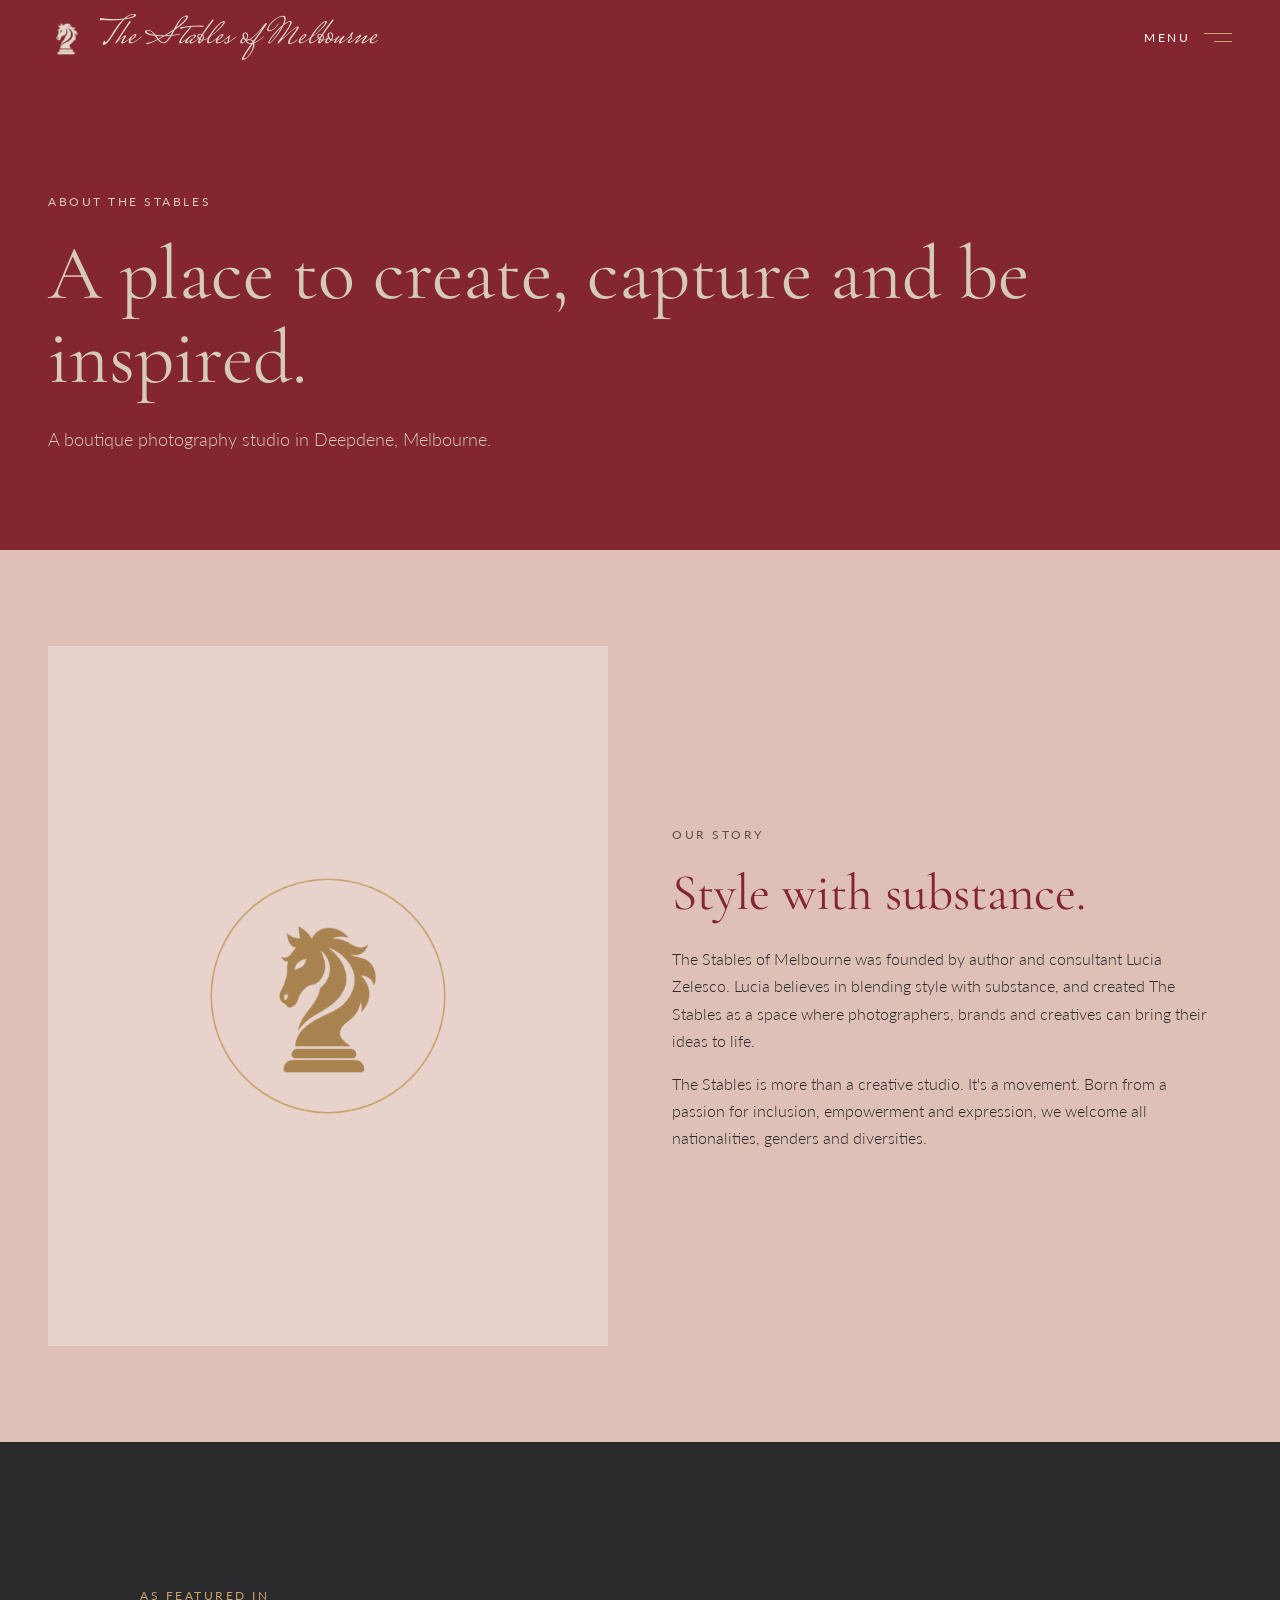
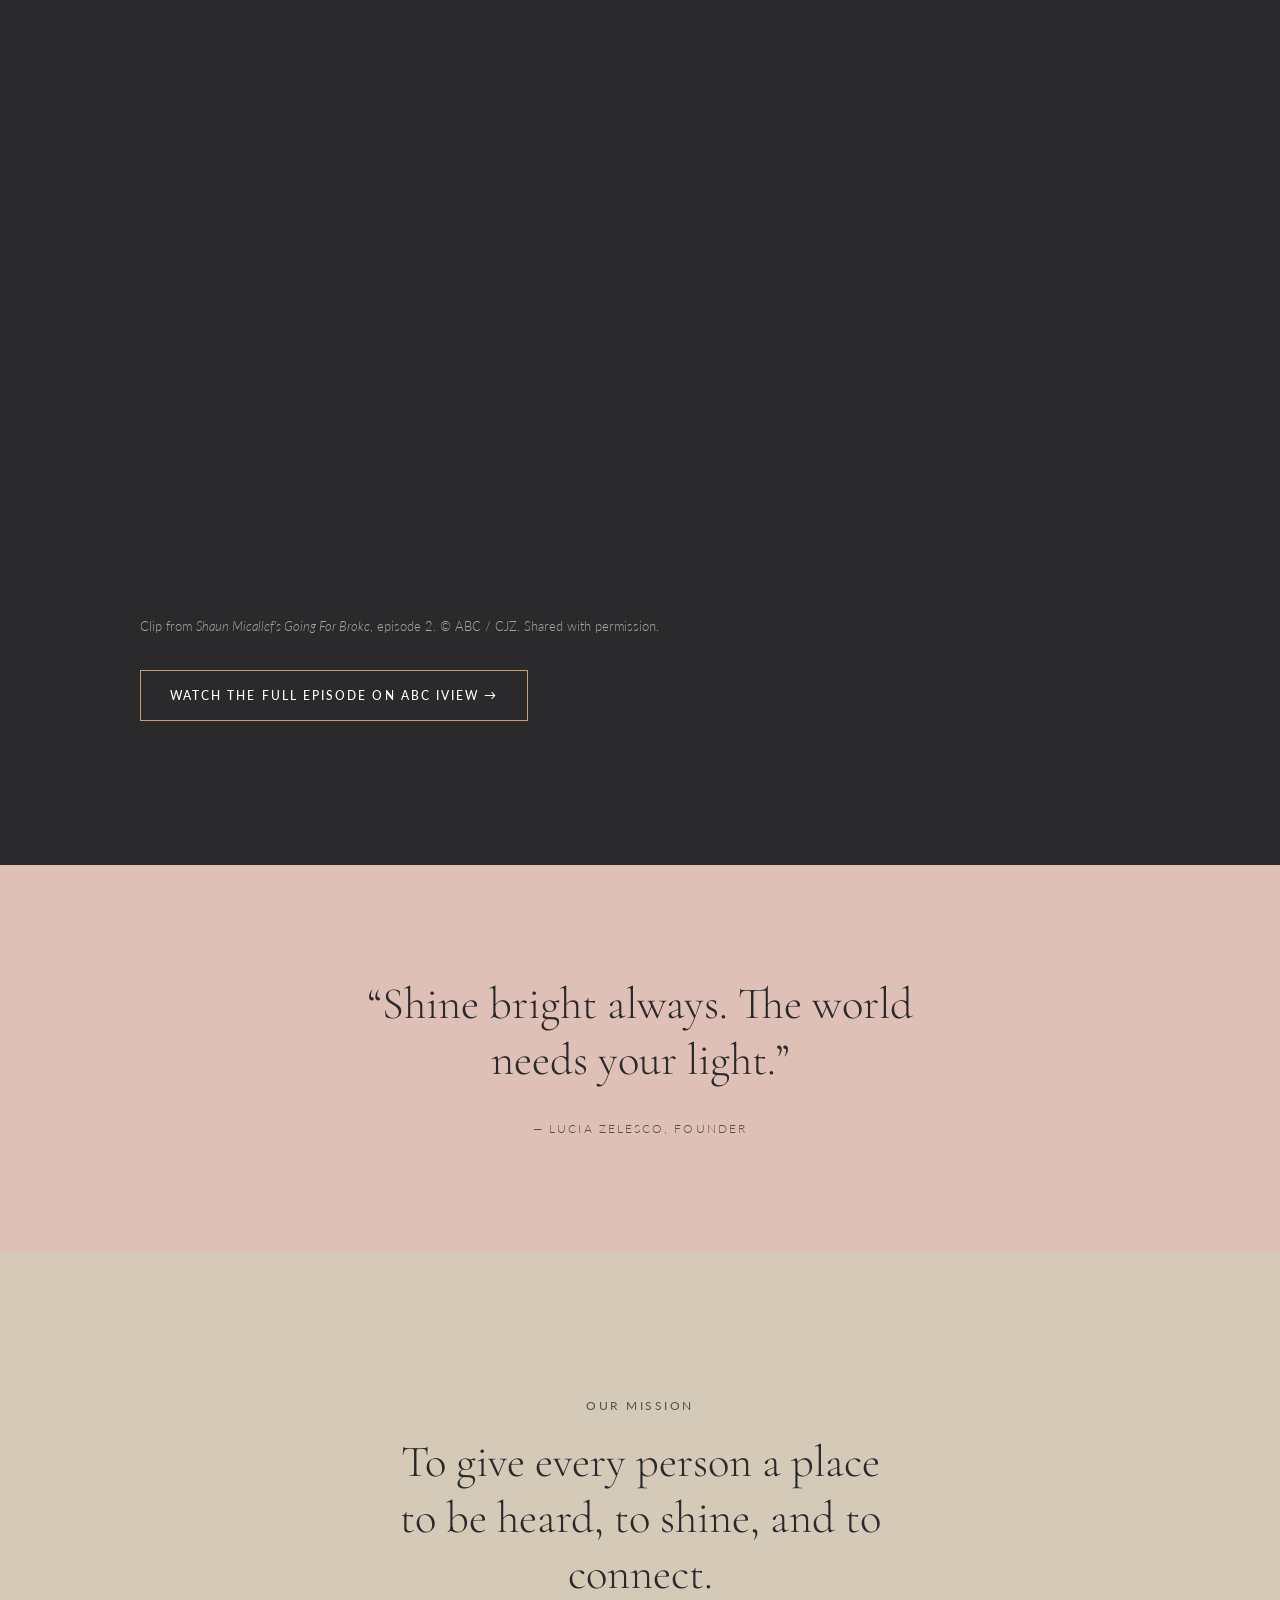
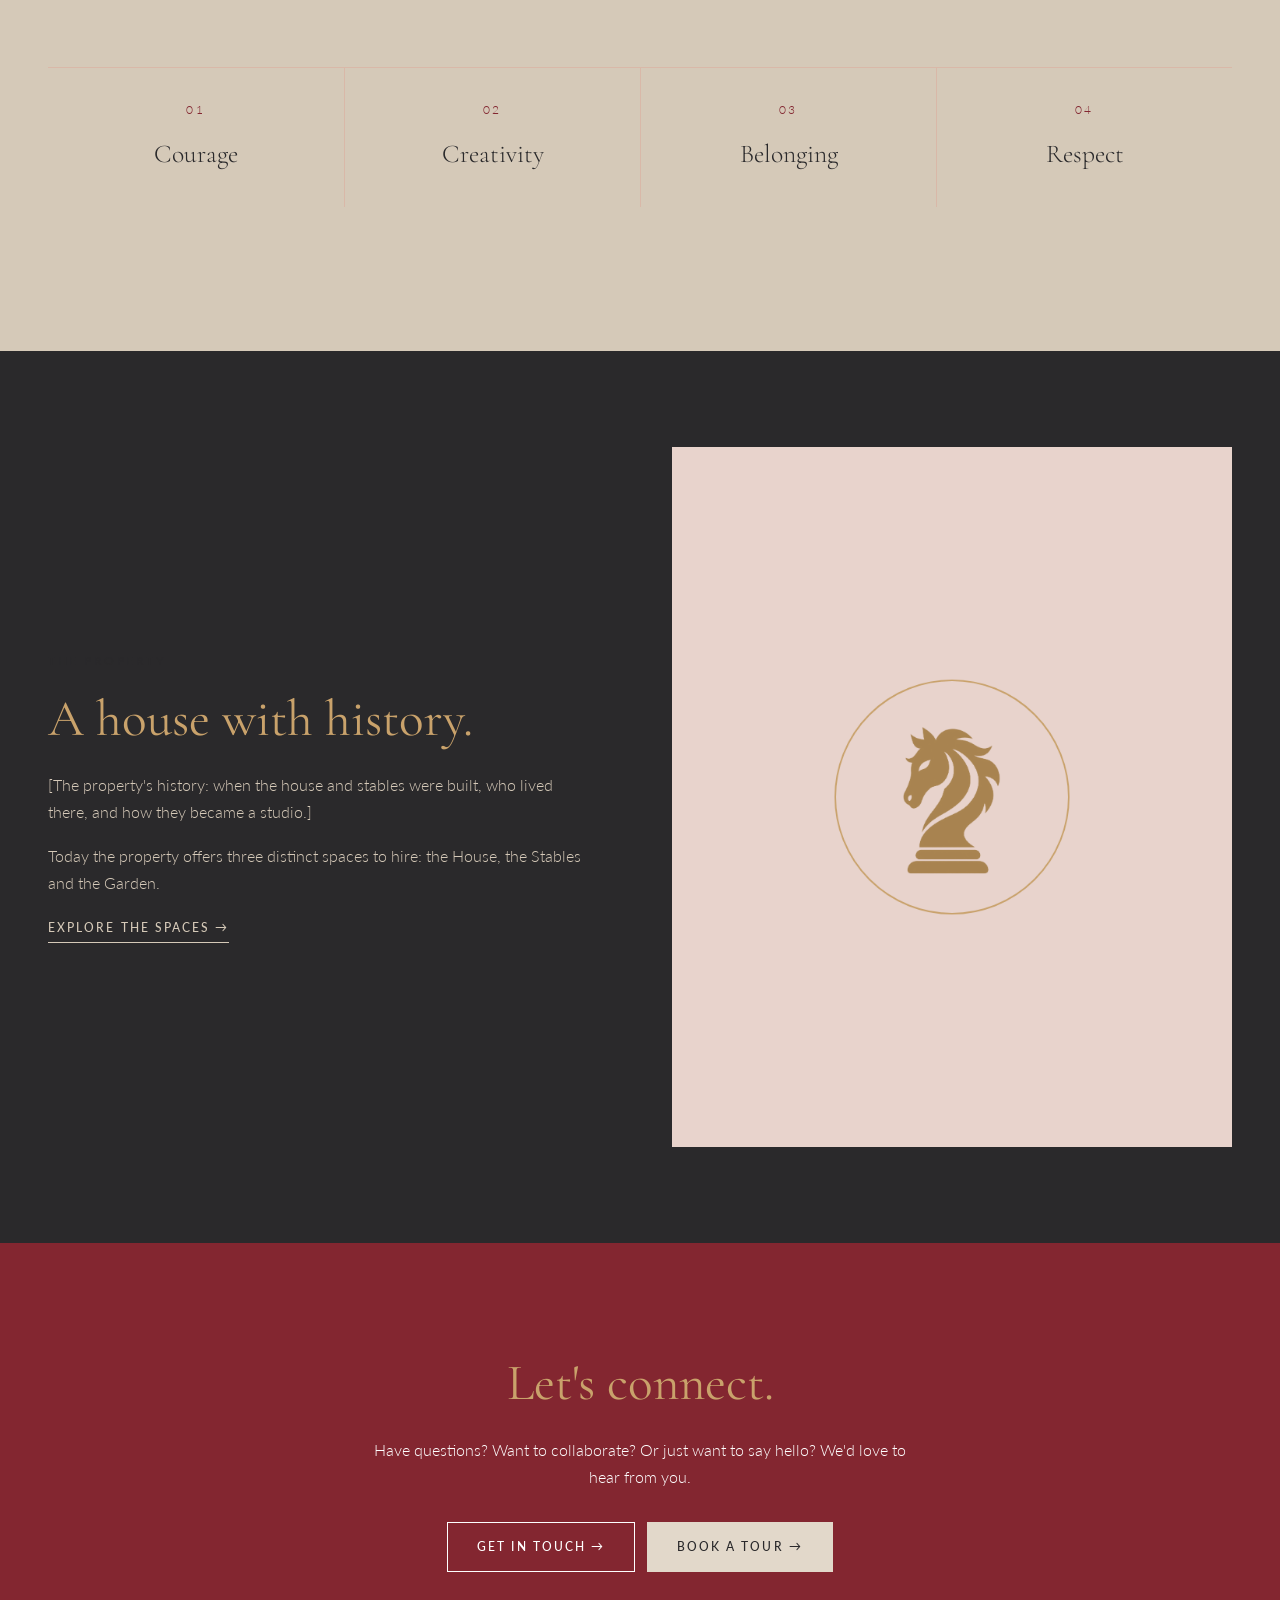
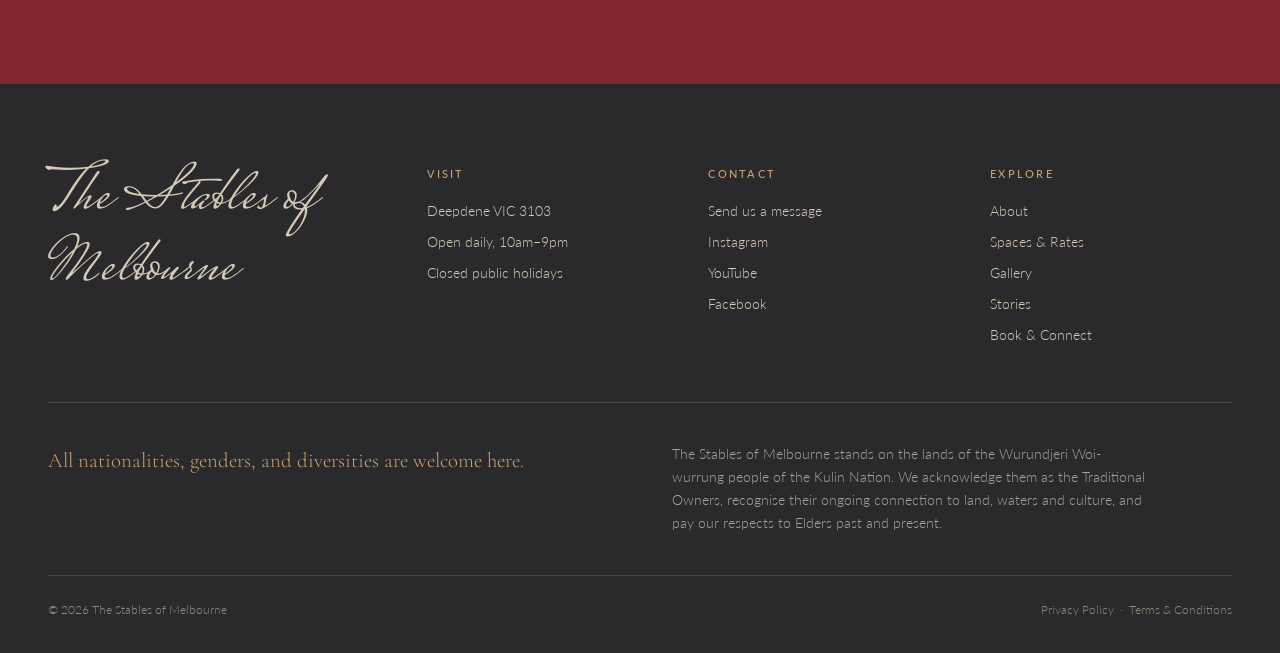
==== commit c73c97d9: "Publish website ZelescoConsulting/The_Stables_of_Melbourne_final@bf2562d5078d789987e5acca8d1ab339ee4" ====
--- a/about.html
+++ b/about.html
@@ -54,18 +54,19 @@
 
     <section class="page-hero">
       <p class="eyebrow">About The Stables</p>
-      <h1>A place to create, capture and be inspired.</h1>
-      <p class="page-hero-intro">A boutique photography studio in Deepdene, Melbourne.</p>
-    </section>
-
-    <section class="story">
+      <h1 data-about="intro.heading">A place to create, capture and be inspired.</h1>
+      <p class="page-hero-intro" data-about="intro.line">A boutique photography studio in Deepdene, Melbourne.</p>
+    </section>
+
+    <section class="story" data-about-part="story">
       <div class="story-media reveal">
-        <img src="https://images.pexels.com/photos/109963/pexels-photo-109963.jpeg?auto=compress&cs=tinysrgb&w=1000" alt="Placeholder: old timber window">
+        <img data-about-photo src="https://images.pexels.com/photos/109963/pexels-photo-109963.jpeg?auto=compress&cs=tinysrgb&w=1000" alt="Placeholder: old timber window">
       </div>
 
       <div class="story-text reveal" style="--delay: 0.15s">
         <p class="eyebrow eyebrow-dark">Our story</p>
-        <h2>Style with substance.</h2>
+        <h2 data-about="story.heading">Style with substance.</h2>
+        <div data-about-text="story.text">
         <p>
           The Stables of Melbourne was founded by author and consultant Lucia Zelesco.
           Lucia believes in blending style with substance, and created The Stables as a
@@ -76,14 +77,15 @@
           passion for inclusion, empowerment and expression, we welcome all
           nationalities, genders and diversities.
         </p>
-      </div>
-    </section>
-
-    <section class="studio-video" id="in-the-media">
+        </div>
+      </div>
+    </section>
+
+    <section class="studio-video" id="in-the-media" data-about-part="media">
       <p class="eyebrow eyebrow-dark reveal">As featured in</p>
 
       <div class="video-frame reveal">
-        <iframe
+        <iframe data-about-video
           src="https://drive.google.com/file/d/1oc6a9C3x65oE_Avf0P-_huoMqsJk-aY4/preview"
           title="Going for broke Featuring The Stables of Melbourne"
           loading="lazy"
@@ -91,10 +93,10 @@
           referrerpolicy="strict-origin-when-cross-origin"
           allowfullscreen></iframe>
       </div>
-      <p class="video-credit reveal"> Clip from <em>Shaun Micallef's Going For Broke</em>, episode 2. &copy; ABC / CJZ. Shared with permission.
+      <p class="video-credit reveal" data-about-credit> Clip from <em>Shaun Micallef's Going For Broke</em>, episode 2. &copy; ABC / CJZ. Shared with permission.
       </p>
 
-<a href="https://iview.abc.net.au/video/DO2550H002S00?utm_content=link&utm_medium=content_shared"
+<a data-about-full href="https://iview.abc.net.au/video/DO2550H002S00?utm_content=link&utm_medium=content_shared"
    class="button button-dark"
    target="_blank" rel="noopener">
   Watch the full episode on ABC iview &rarr;
@@ -103,18 +105,18 @@
 
     <section class="founder-quote">
       <blockquote class="reveal">
-        <p>&ldquo;Shine bright always. The world needs your light.&rdquo;</p>
-        <cite>&mdash; Lucia Zelesco, Founder</cite>
+        <p data-about-quote>&ldquo;Shine bright always. The world needs your light.&rdquo;</p>
+        <cite data-about-quote-credit>&mdash; Lucia Zelesco, Founder</cite>
       </blockquote>
     </section>
 
     <section class="mission">
       <p class="eyebrow eyebrow-dark reveal">Our mission</p>
-      <p class="mission-statement reveal">
+      <p class="mission-statement reveal" data-about="mission.statement">
         To give every person a place to be heard, to shine, and to connect.
       </p>
 
-      <ul class="values">
+      <ul class="values" data-about-values>
         <li class="reveal"><span class="value-number">01</span><span class="value-name">Courage</span></li>
         <li class="reveal" style="--delay: 0.1s"><span class="value-number">02</span><span class="value-name">Creativity</span></li>
         <li class="reveal" style="--delay: 0.2s"><span class="value-number">03</span><span class="value-name">Belonging</span></li>
@@ -122,14 +124,15 @@
       </ul>
     </section>
 
-    <section class="story story-reverse story-dark">
+    <section class="story story-reverse story-dark" data-about-part="property">
       <div class="story-media reveal">
-        <img src="https://images.pexels.com/photos/16550795/pexels-photo-16550795.jpeg?auto=compress&cs=tinysrgb&w=1000" alt="Placeholder: stained glass windows">
+        <img data-about-photo src="https://images.pexels.com/photos/16550795/pexels-photo-16550795.jpeg?auto=compress&cs=tinysrgb&w=1000" alt="Placeholder: stained glass windows">
       </div>
 
       <div class="story-text reveal" style="--delay: 0.15s">
         <p class="eyebrow eyebrow-dark">The property</p>
-        <h2>A house with history.</h2>
+        <h2 data-about="property.heading">A house with history.</h2>
+        <div data-about-text="property.text">
         <p>
           [The property's history: when the house and stables were built, who lived
           there, and how they became a studio.]
@@ -138,13 +141,14 @@
           Today the property offers three distinct spaces to hire: the House, the
           Stables and the Garden.
         </p>
+        </div>
         <a href="spaces" class="text-link">Explore the spaces &rarr;</a>
       </div>
     </section>
 
     <section class="page-cta">
-      <h2 class="reveal">Let's connect.</h2>
-      <p class="reveal">Have questions? Want to collaborate? Or just want to say hello? We'd love to hear from you.</p>
+      <h2 class="reveal" data-about="closing.heading">Let's connect.</h2>
+      <p class="reveal" data-about="closing.text">Have questions? Want to collaborate? Or just want to say hello? We'd love to hear from you.</p>
       <a href="connect#enquire" class="button button-light reveal">Get in touch &rarr;</a>
       &nbsp;
       <a href="connect#tour" class="button button-cream reveal">Book a tour &rarr;</a>
--- a/community.css
+++ b/community.css
@@ -56,7 +56,7 @@
 }
 
 .site-header .brand-seal {
-  width: 52px;
+  width: 38px;
 }
 
 .site-header .brand-name {
@@ -109,7 +109,7 @@
 
 @media (max-width: 500px) {
   .site-header .brand-seal {
-    width: 40px;
+    width: 30px;
   }
 
   .site-header .brand-name {
@@ -1177,6 +1177,98 @@
 .ev-media {
   flex: 1 1 0;
   min-width: 0;
+}
+
+.gallery-filters {
+  position: relative;
+  z-index: 6;
+}
+
+.filter-count {
+  margin-left: 0.25rem;
+  opacity: 0.6;
+}
+
+.filter-more {
+  position: relative;
+}
+
+.filter-more-arrow {
+  display: inline-block;
+  margin-left: 0.2rem;
+  font-size: 0.7em;
+  transition: transform 0.3s ease;
+}
+
+.filter-more-toggle[aria-expanded="true"] .filter-more-arrow {
+  transform: rotate(180deg);
+}
+
+.filter-more-list {
+  position: absolute;
+  top: calc(100% + 0.5rem);
+  left: 0;
+  z-index: 5;
+  display: flex;
+  flex-direction: column;
+  align-items: stretch;
+  gap: 0.4rem;
+  min-width: 12rem;
+  padding: 0.75rem;
+  background-color: var(--color-cream);
+  box-shadow: 0 12px 30px rgba(42, 41, 43, 0.18);
+}
+
+.filter-more-list[hidden] {
+  display: none;
+}
+
+.filter-more-list .filter-button {
+  text-align: left;
+}
+
+.ev-show.gallery-more {
+  margin: 3.5rem 0 1rem;
+}
+
+.ev-show.gallery-more[hidden] {
+  display: none;
+}
+
+.project.is-arriving {
+  animation: ev-arrive 0.6s cubic-bezier(0.2, 0.7, 0.2, 1) both;
+}
+
+@media (max-width: 500px) {
+  .gallery-filters {
+    flex-wrap: nowrap;
+    overflow-x: auto;
+    margin-right: calc(var(--gutter) * -1);
+    padding-right: var(--gutter);
+    scrollbar-width: none;
+  }
+
+  .gallery-filters::-webkit-scrollbar {
+    display: none;
+  }
+
+  .filter-button {
+    flex: none;
+  }
+
+  .filter-more {
+    display: contents;
+  }
+
+  .filter-more-toggle {
+    display: none;
+  }
+
+  .filter-more-list,
+  .filter-more-list[hidden] {
+    position: static;
+    display: contents;
+  }
 }
 
 .past-events .section-head {
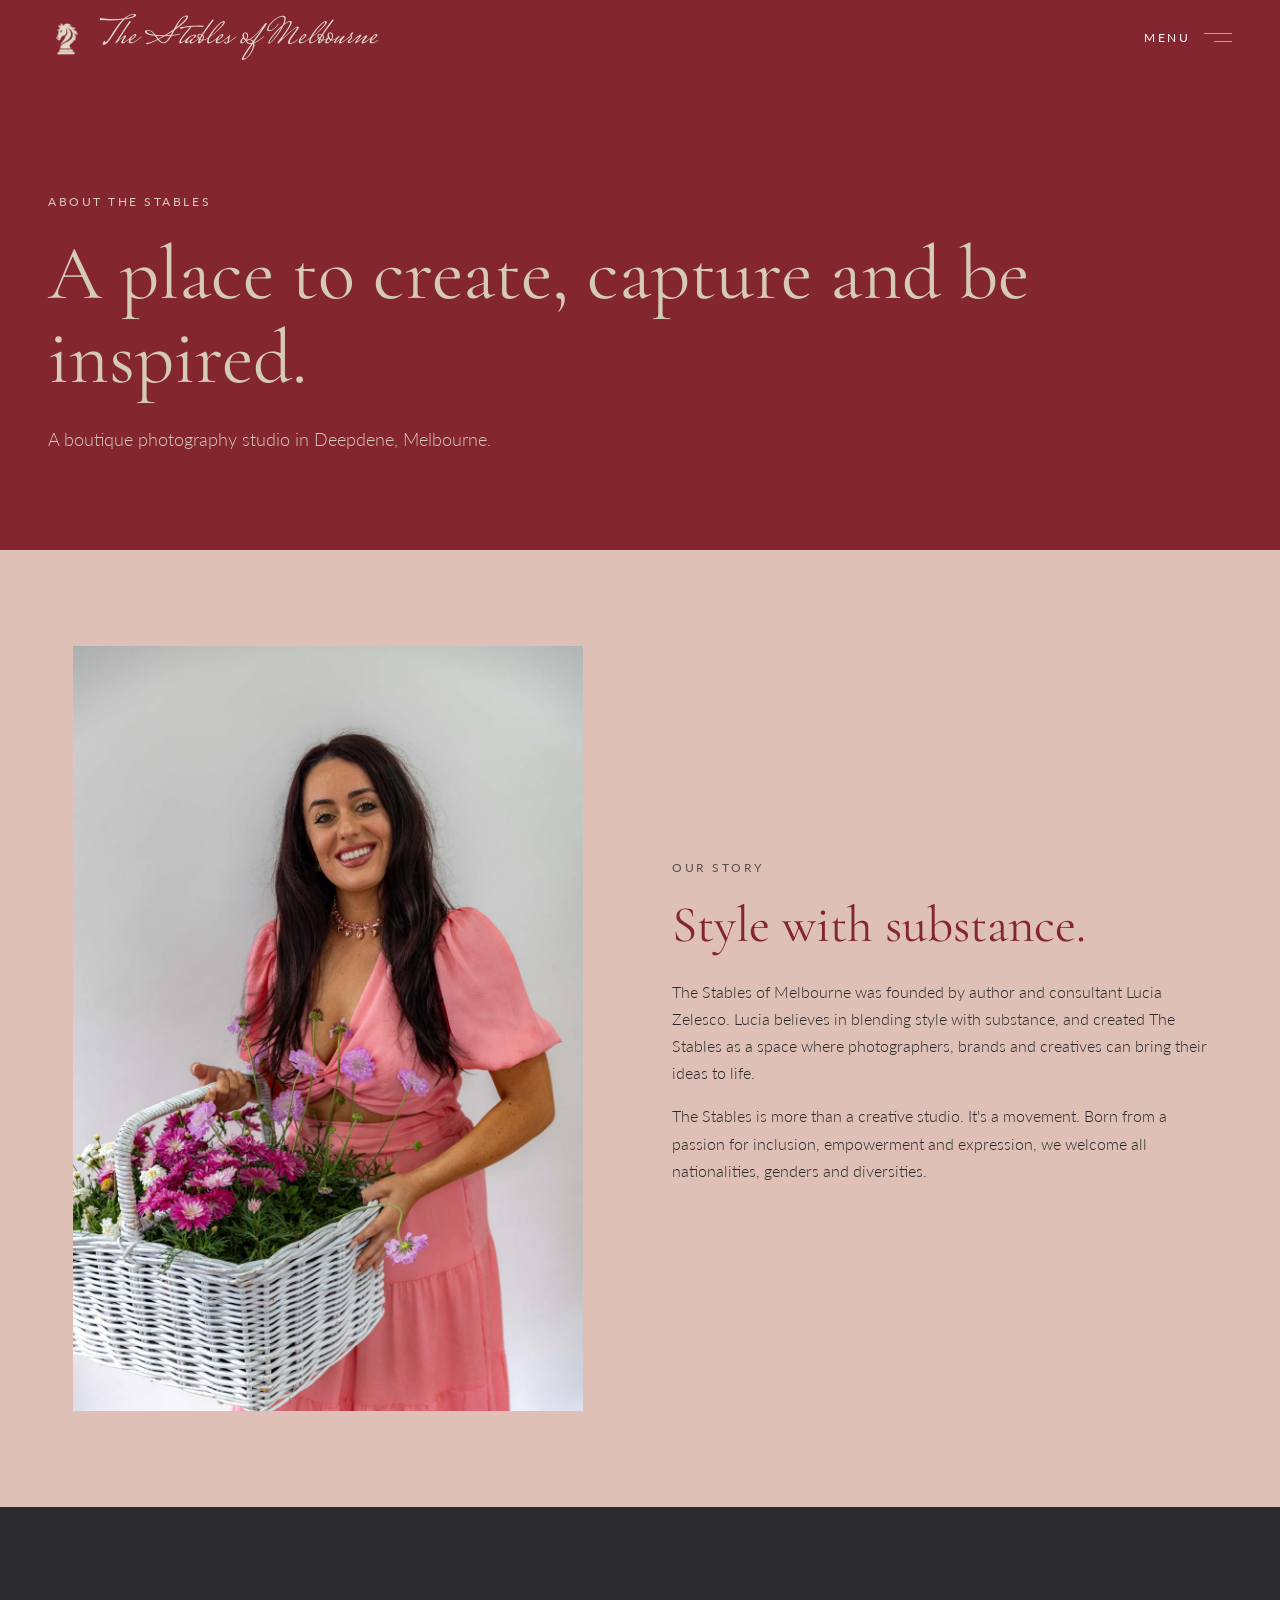
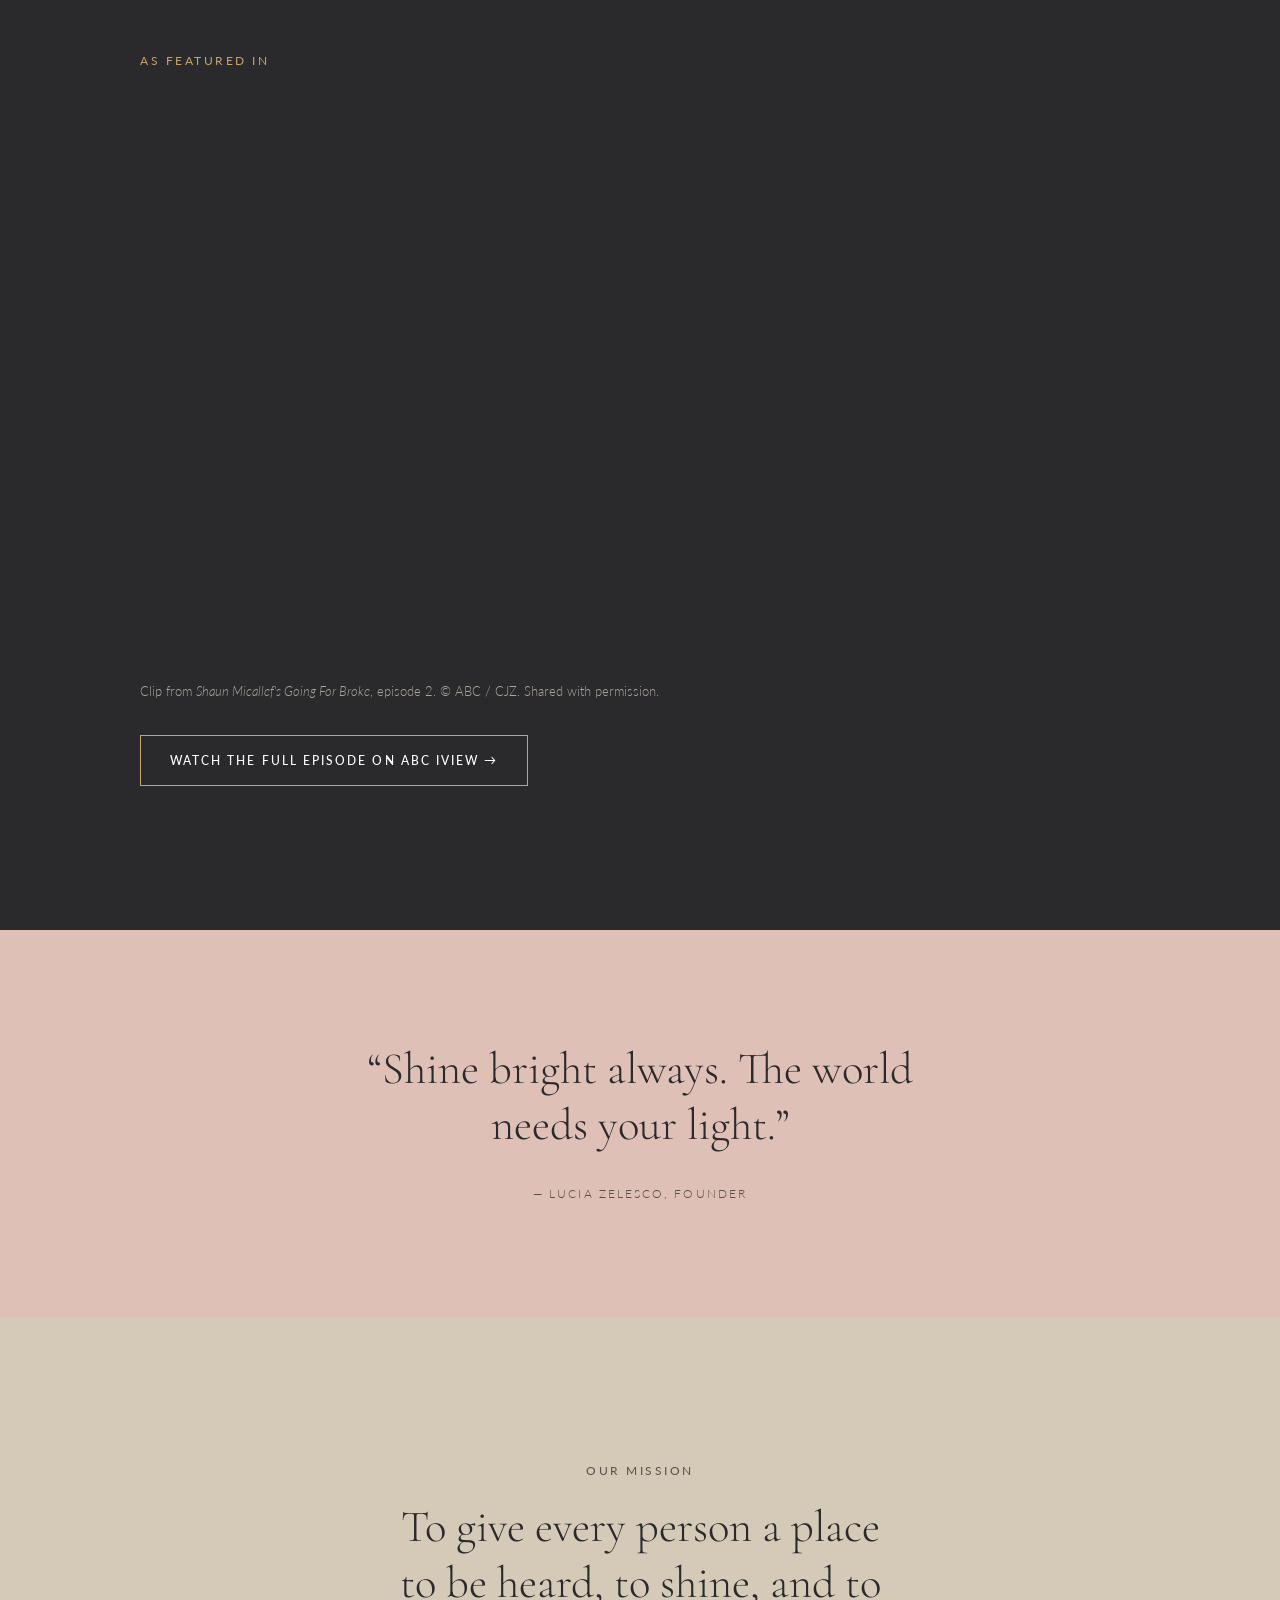
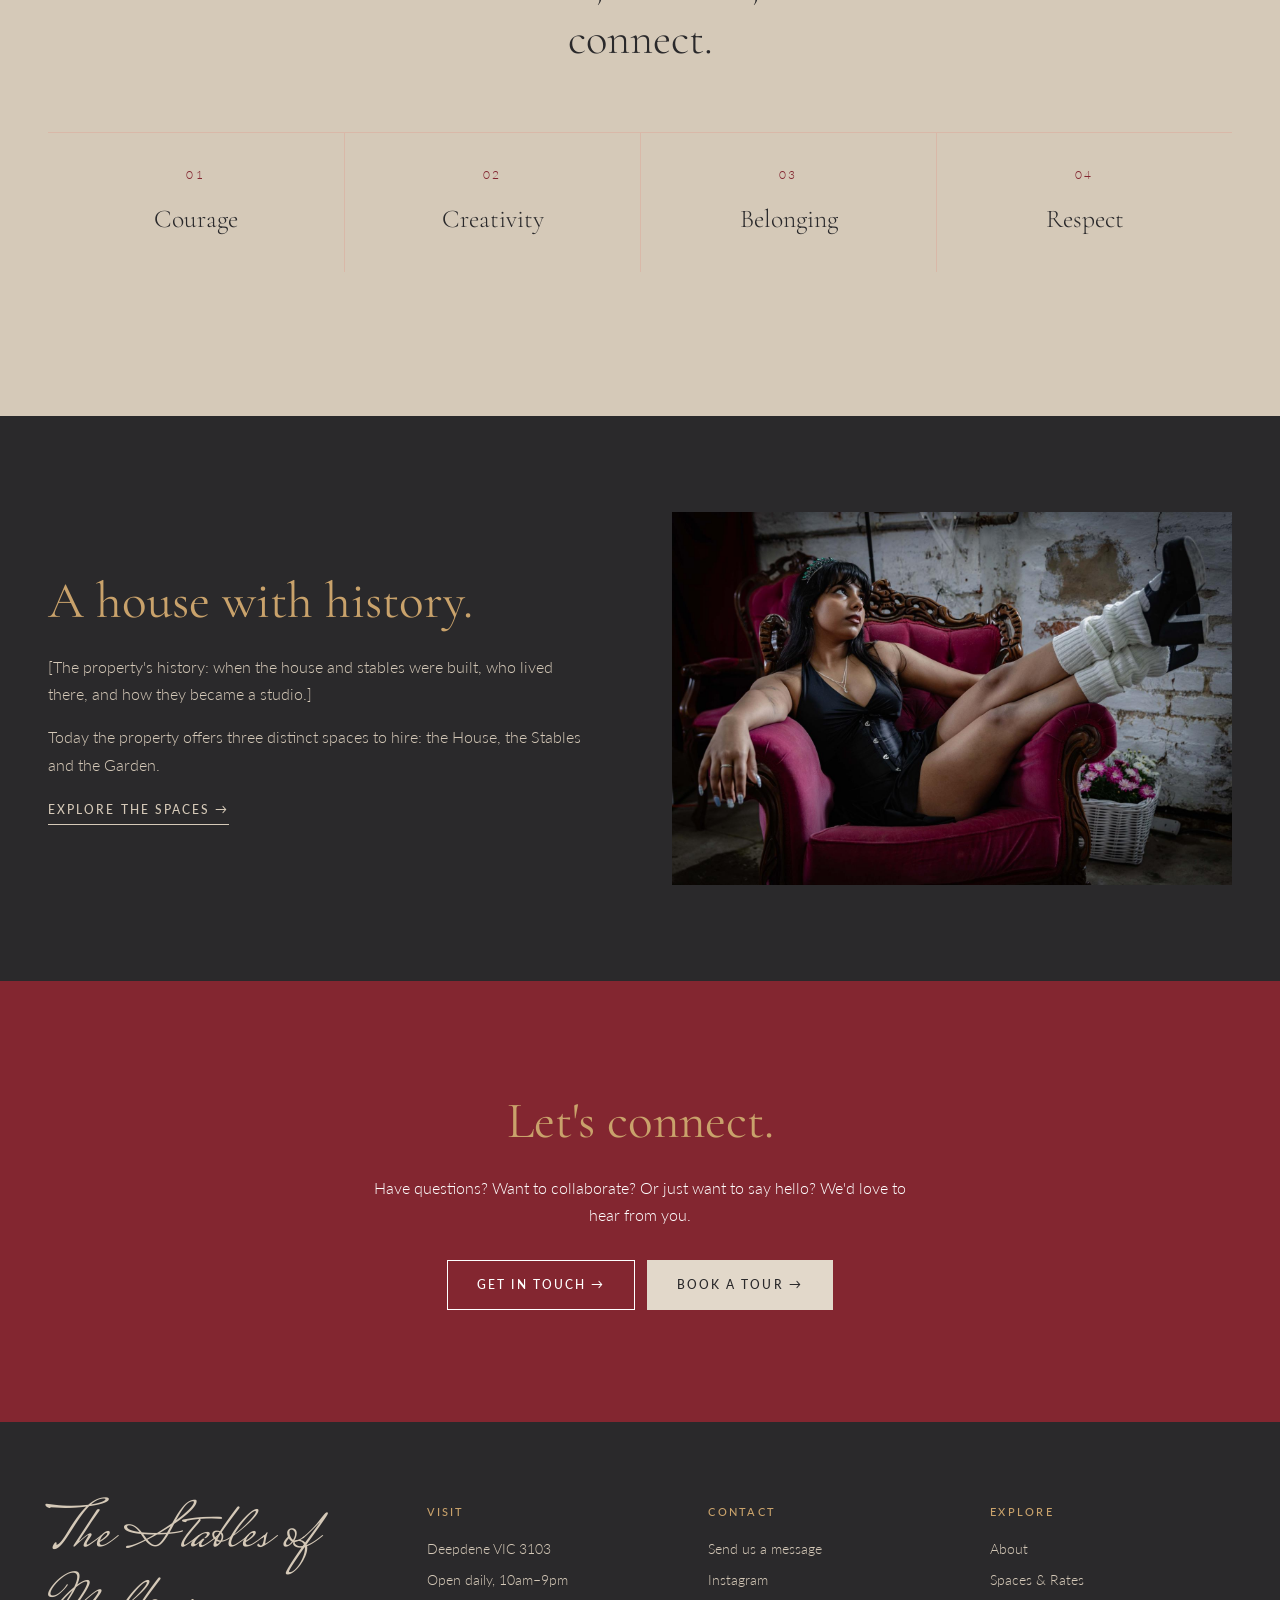
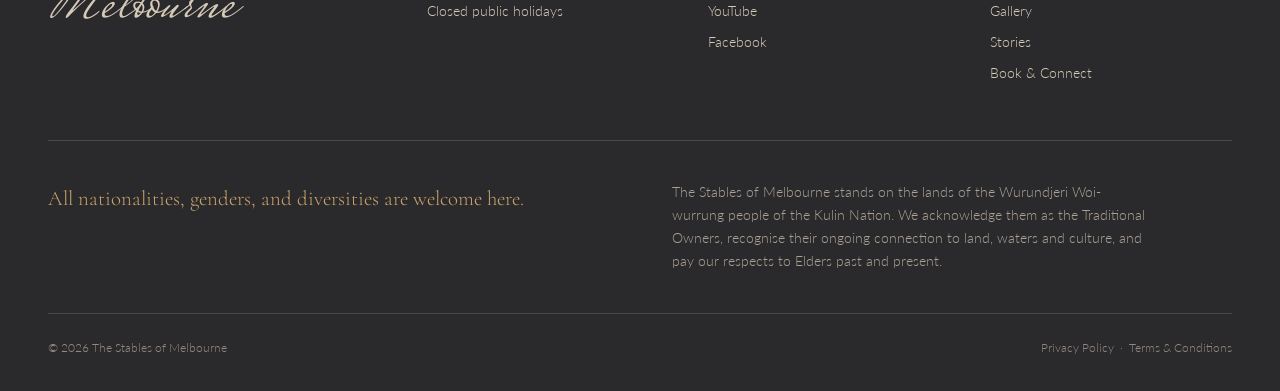
==== commit 059e9dc1: "Publish website ZelescoConsulting/The_Stables_of_Melbourne_final@90b9c91e20e2a99dd1513773198d874510b" ====
--- a/about.html
+++ b/about.html
@@ -130,7 +130,6 @@
       </div>
 
       <div class="story-text reveal" style="--delay: 0.15s">
-        <p class="eyebrow eyebrow-dark">The property</p>
         <h2 data-about="property.heading">A house with history.</h2>
         <div data-about-text="property.text">
         <p>
--- a/community.css
+++ b/community.css
@@ -732,6 +732,16 @@
   border-top-color: var(--color-gold);
 }
 
+.story .story-media img {
+  display: block;
+  width: auto;
+  max-width: 100%;
+  height: auto;
+  aspect-ratio: auto;
+  max-height: 85vh;
+  margin: 0 auto;
+}
+
 .mission {
   padding: var(--section-space) var(--gutter);
   background-color: var(--color-cream-dark);
@@ -2254,6 +2264,81 @@
   margin-top: -0.25rem;
 }
 
+.project-grid {
+  display: block;
+  columns: 3;
+  column-gap: 1.5rem;
+}
+
+.project {
+  display: inline-block;
+  width: 100%;
+  margin-bottom: 2.5rem;
+  break-inside: avoid;
+}
+
+.project-media img {
+  display: block;
+  width: auto;
+  max-width: 100%;
+  height: auto;
+  aspect-ratio: auto;
+  max-height: 85vh;
+  margin: 0 auto;
+}
+
+.featured-event img {
+  display: block;
+  width: auto;
+  max-width: 100%;
+  height: auto;
+  aspect-ratio: auto;
+  max-height: 80vh;
+  margin: 0 auto;
+}
+
+.album-carousel .album-cover img {
+  display: block;
+  width: auto;
+  max-width: 100%;
+  height: auto;
+  aspect-ratio: auto;
+  max-height: 75vh;
+  margin: 0 auto;
+}
+
+.highlight-media,
+.story-card-media {
+  aspect-ratio: auto;
+  background-color: transparent;
+}
+
+.highlight-media img,
+.story-card-media img {
+  display: block;
+  width: auto;
+  max-width: 100%;
+  height: auto;
+  max-height: 85vh;
+  margin: 0 auto;
+}
+
+.story-grid {
+  align-items: start;
+}
+
+@media (max-width: 900px) {
+  .project-grid {
+    columns: 2;
+  }
+}
+
+@media (max-width: 500px) {
+  .project-grid {
+    columns: 1;
+  }
+}
+
 @media (max-width: 900px) {
   .page-hero {
     padding-top: 9.5rem;
